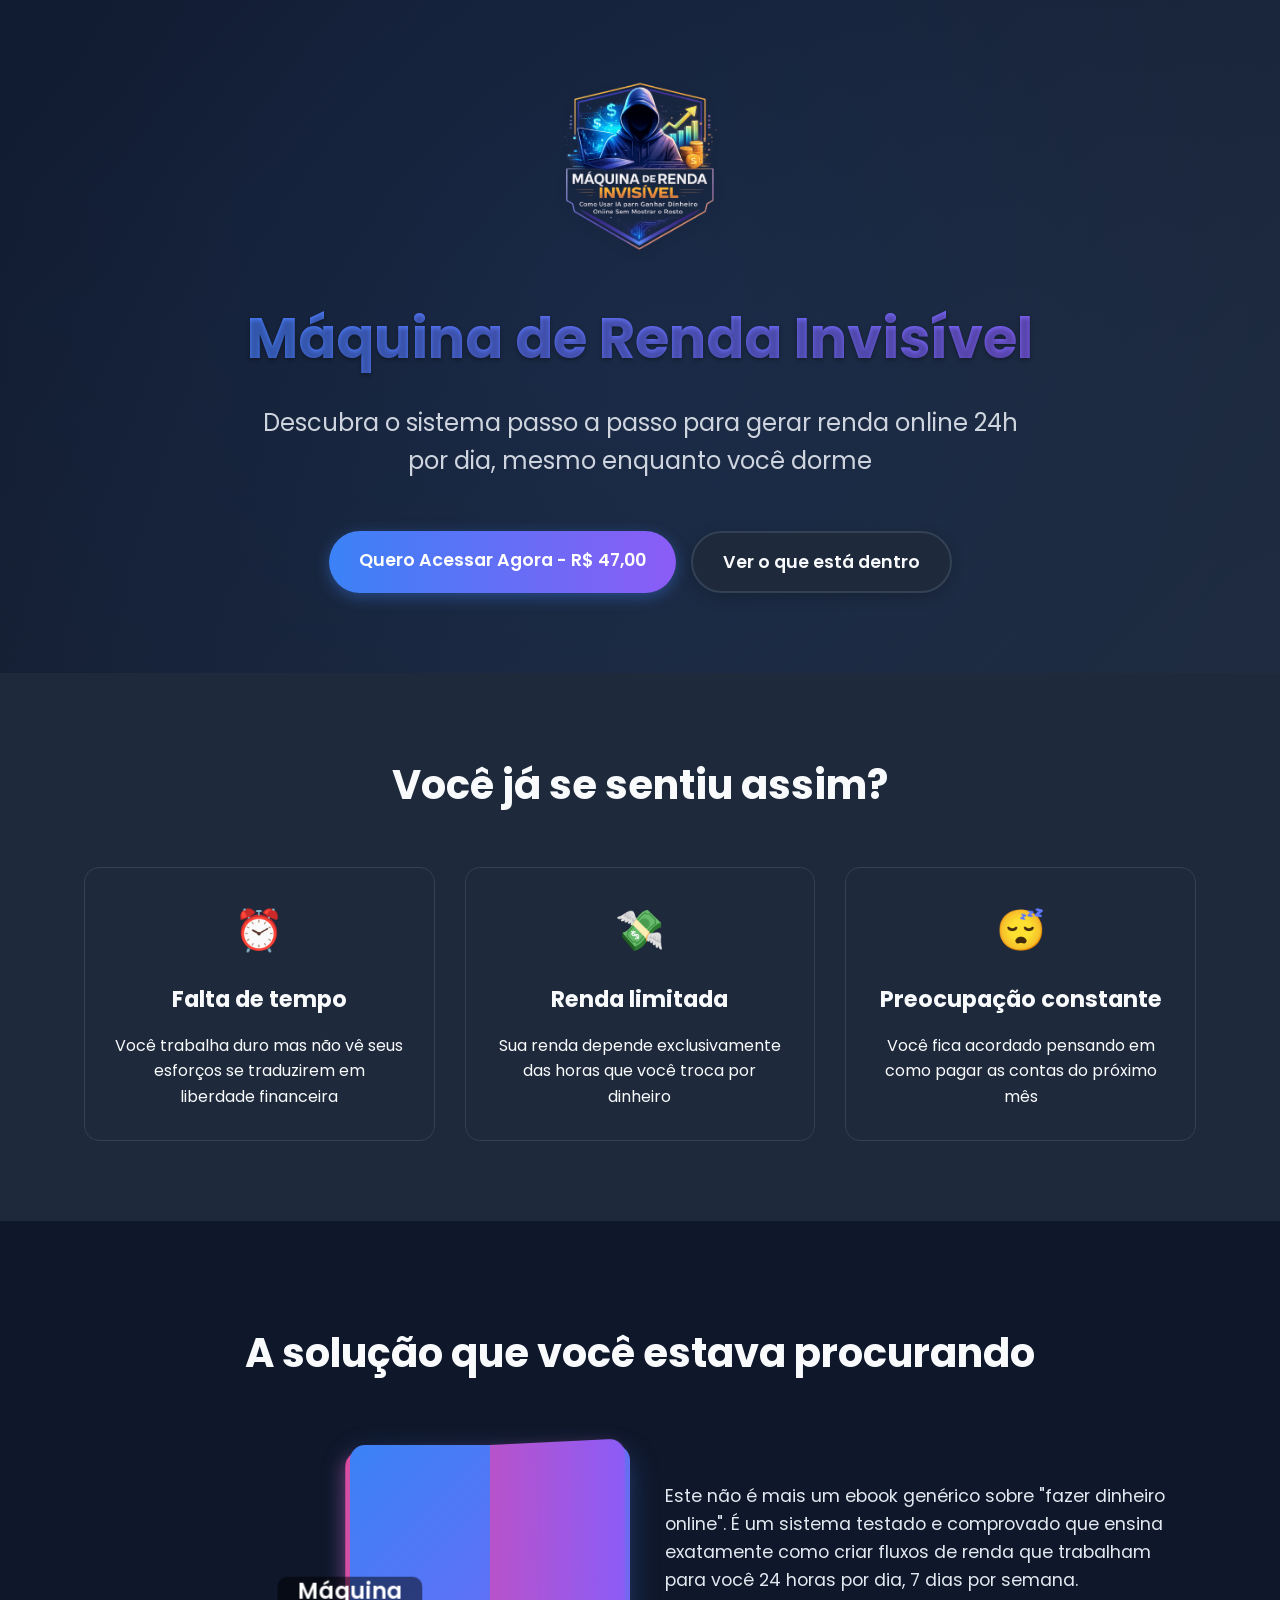
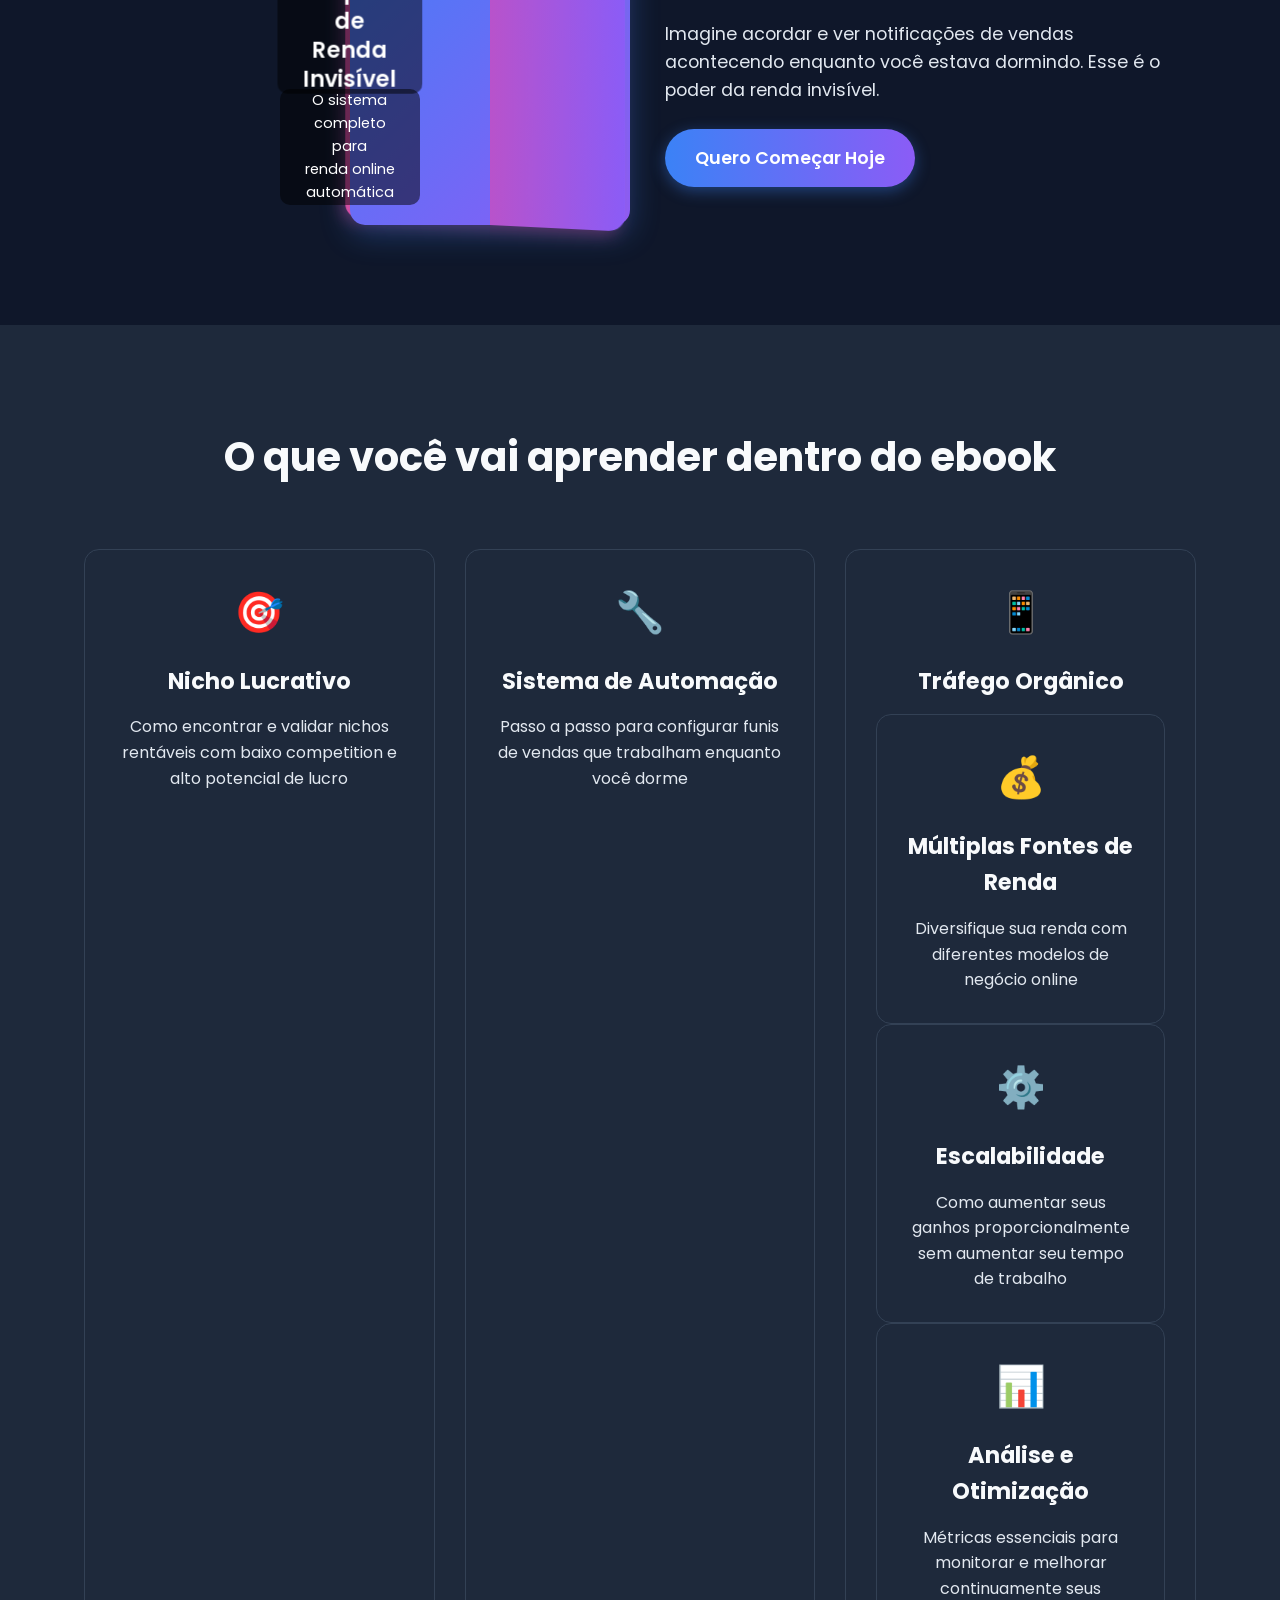
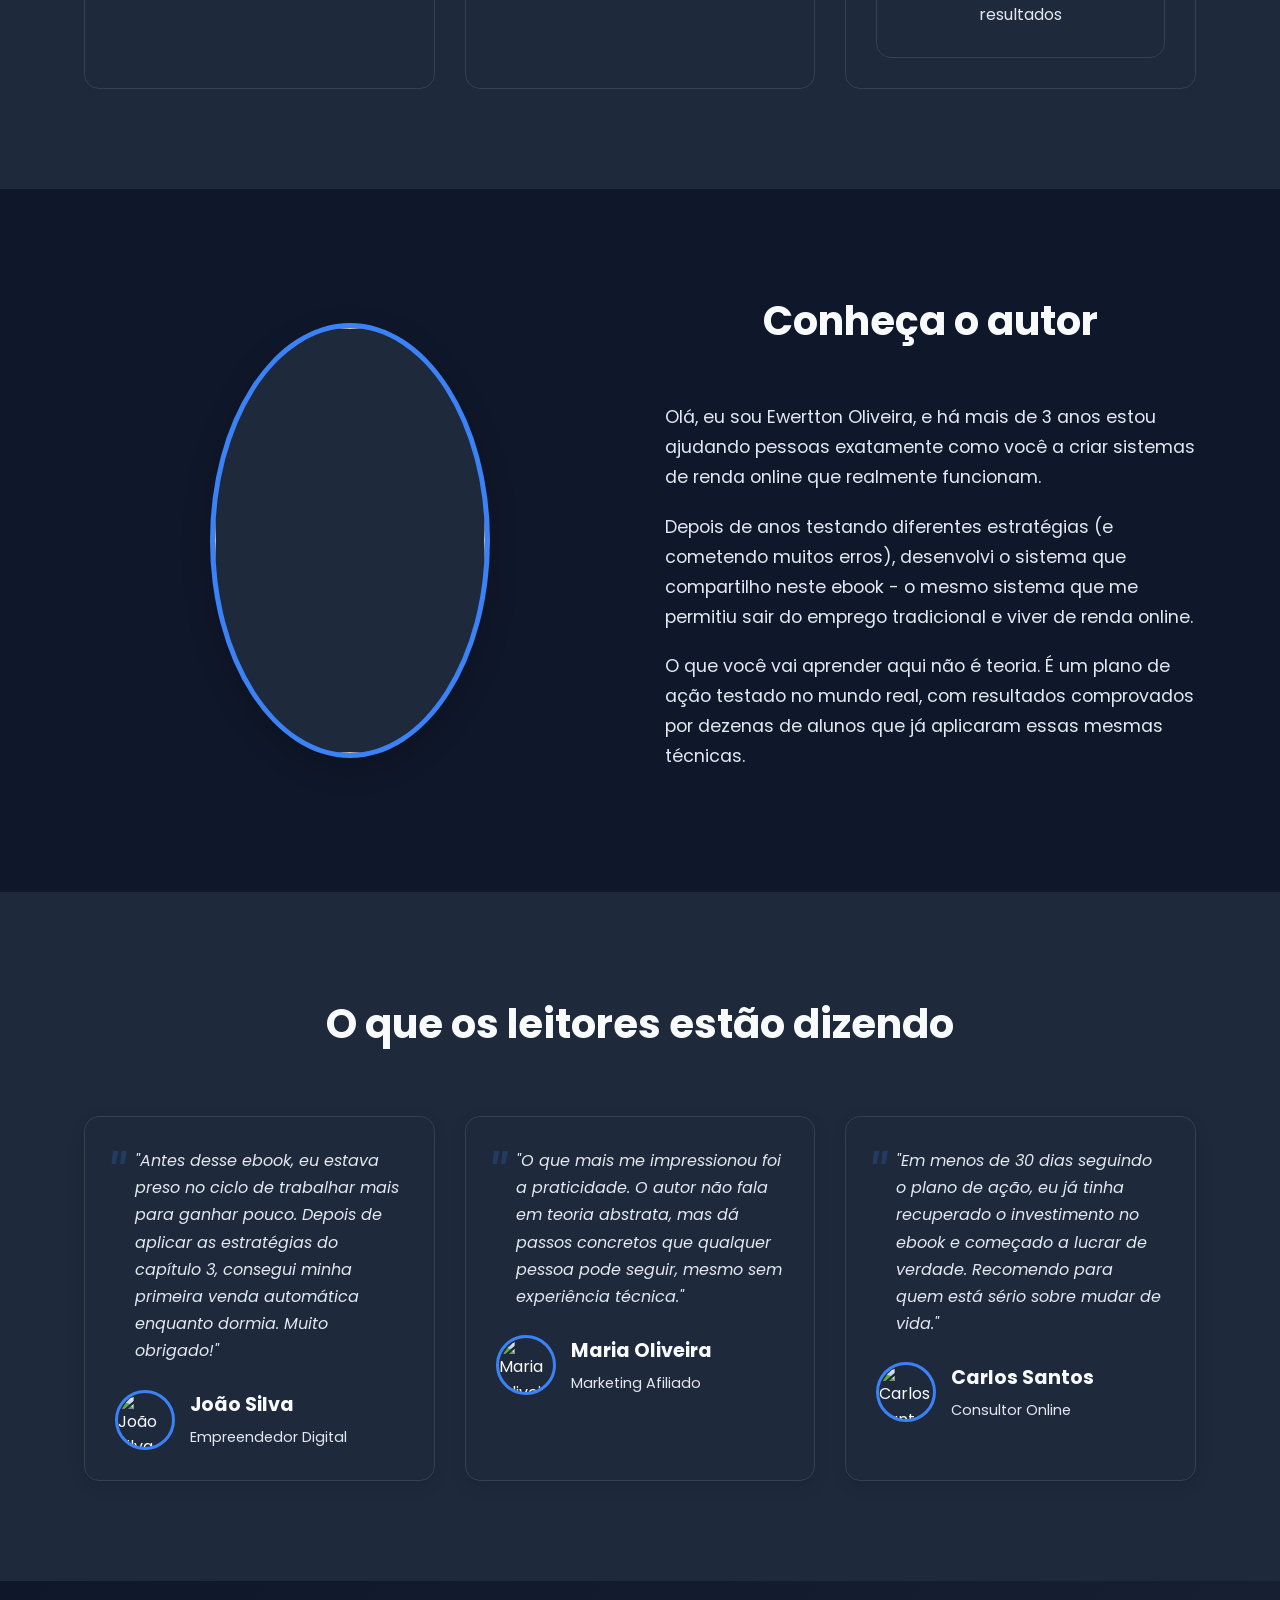
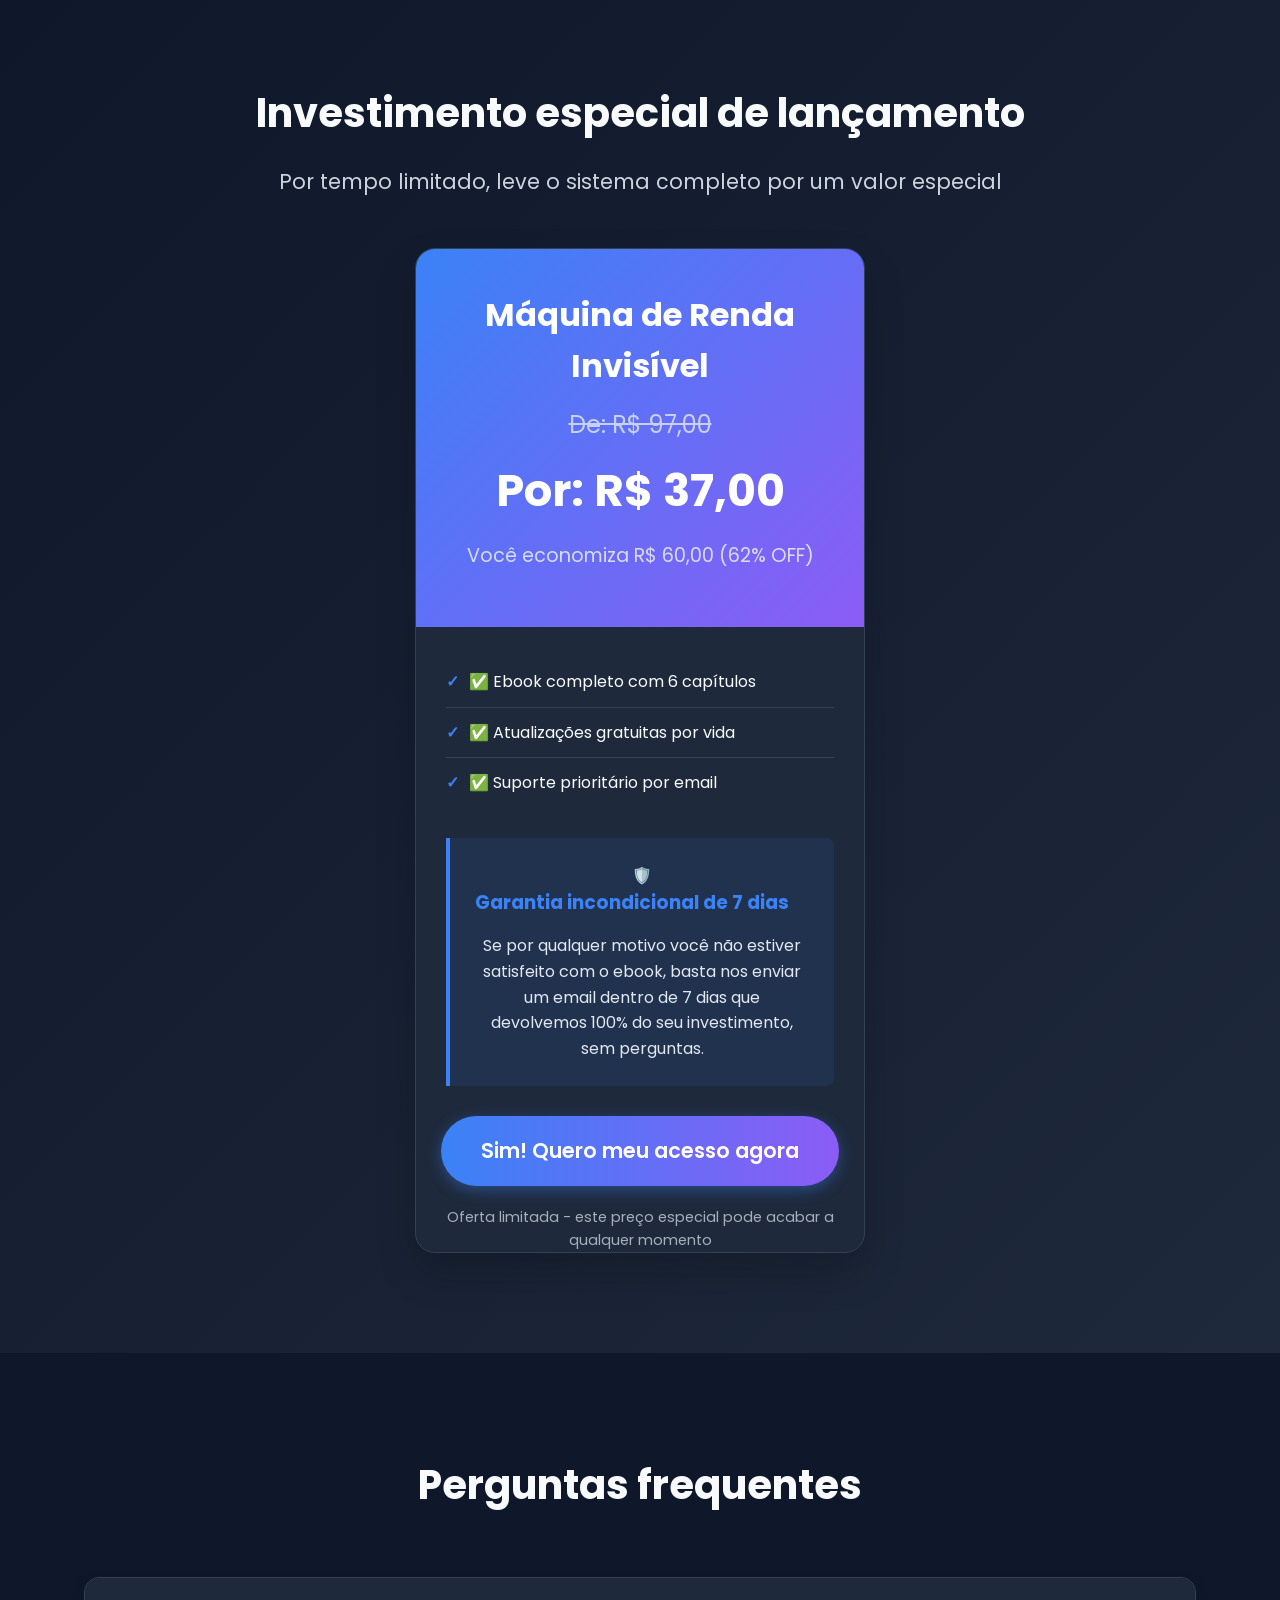
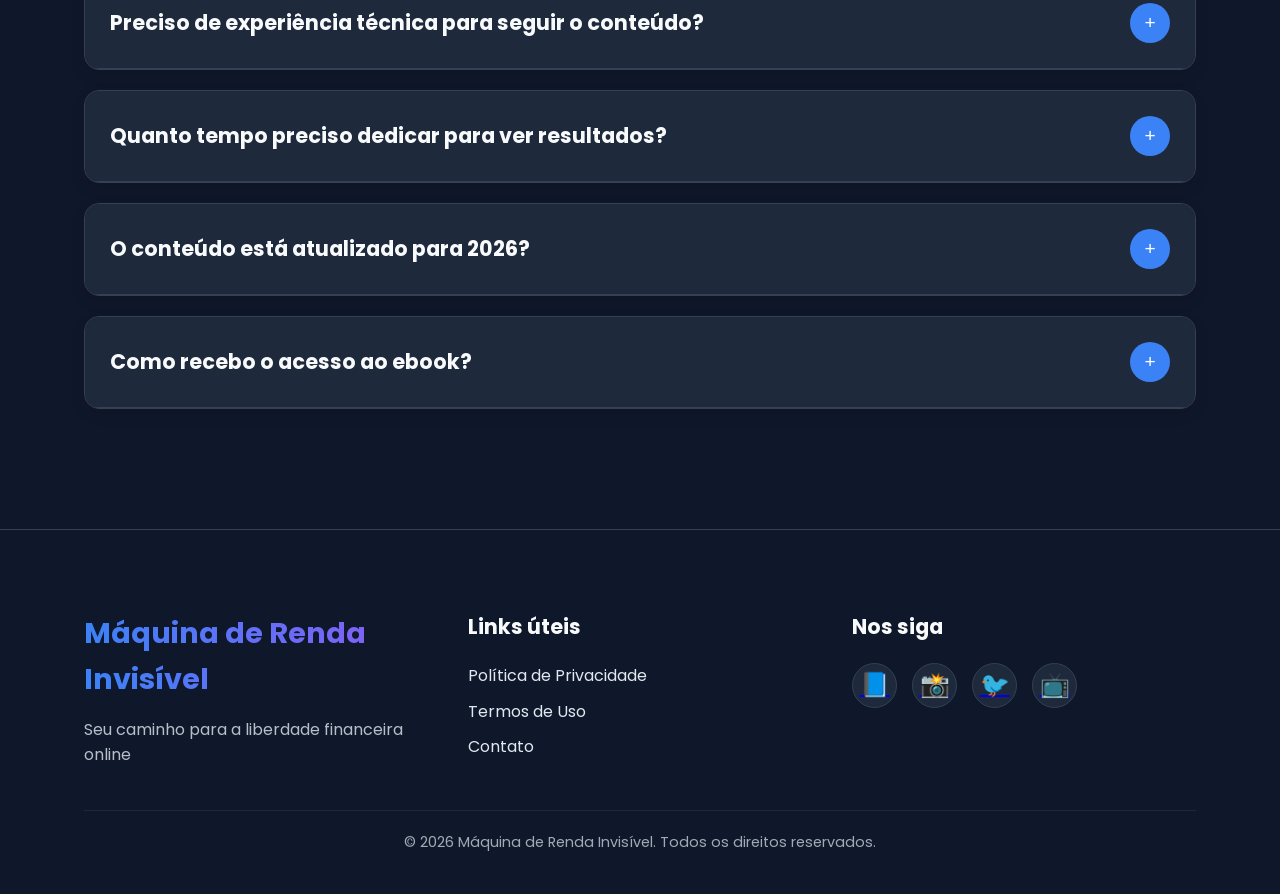
==== index.html @ 2b28471a "ajuste valor" ====
<!DOCTYPE html>
<html lang="pt-BR">
<head>
    <meta charset="UTF-8">
    <meta name="viewport" content="width=device-width, initial-scale=1.0">
    <title>Máquina de Renda Invisível - Ebook que vai transformar sua renda online</title>
    <link rel="stylesheet" href="style.css">
    <link rel="preconnect" href="https://fonts.googleapis.com">
    <link rel="preconnect" href="https://fonts.gstatic.com" crossorigin>
    <link href="https://fonts.googleapis.com/css2?family=Poppins:wght@300;400;500;600;700&display=swap" rel="stylesheet">
</head>
<body>
    <!-- Header -->
    <header class="header">
        <div class="container">
            <div class="logo-wrapper">
                <img src="LogoMarca.png" alt="Logo Marca" class="logo-img">
            </div>
            <div class="header-content">
                <h1>Máquina de Renda Invisível</h1>
                <p class="subtitle">Descubra o sistema passo a passo para gerar renda online 24h por dia, mesmo enquanto você dorme</p>
                <div class="cta-buttons">
                    <a href="https://pay.cakto.com.br/39knfgu_880418" class="btn-primary">Quero Acessar Agora - R$ 47,00</a>
                    <a href="#benefits" class="btn-secondary">Ver o que está dentro</a>
                </div>
            </div>
        </div>
    </header>

    <!-- Problem -->
    <section class="problem">
        <div class="container">
            <h2>Você já se sentiu assim?</h2>
            <div class="problem-grid">
                <div class="problem-item">
                    <div class="problem-icon">⏰</div>
                    <h3>Falta de tempo</h3>
                    <p>Você trabalha duro mas não vê seus esforços se traduzirem em liberdade financeira</p>
                </div>
                <div class="problem-item">
                    <div class="problem-icon">💸</div>
                    <h3>Renda limitada</h3>
                    <p>Sua renda depende exclusivamente das horas que você troca por dinheiro</p>
                </div>
                <div class="problem-item">
                    <div class="problem-icon">😴</div>
                    <h3>Preocupação constante</h3>
                    <p>Você fica acordado pensando em como pagar as contas do próximo mês</p>
                </div>
            </div>
        </div>
    </section>

    <!-- Solution -->
    <section class="solution">
        <div class="container">
            <h2>A solução que você estava procurando</h2>
            <div class="solution-content">
                <div class="solution-image">
                    <div class="ebook-mockup">
                        <div class="ebook-cover">
                            <h3>Máquina de<br>Renda Invisível</h3>
                            <p>O sistema completo para<br>renda online automática</p>
                        </div>
                    </div>
                </div>
                <div class="solution-text">
                    <p>Este não é mais um ebook genérico sobre "fazer dinheiro online". É um sistema testado e comprovado que ensina exatamente como criar fluxos de renda que trabalham para você 24 horas por dia, 7 dias por semana.</p>
                    <p>Imagine acordar e ver notificações de vendas acontecendo enquanto você estava dormindo. Esse é o poder da renda invisível.</p>
                    <a href="https://pay.cakto.com.br/39knfgu_880418" class="btn-primary">Quero Começar Hoje</a>
                </div>
            </div>
        </div>
    </section>

    <!-- Benefits -->
    <section class="benefits" id="benefits">
        <div class="container">
            <h2>O que você vai aprender dentro do ebook</h2>
            <div class="benefits-grid">
                <div class="benefit-card">
                    <div class="benefit-icon">🎯</div>
                    <h3>Nicho Lucrativo</h3>
                    <p>Como encontrar e validar nichos rentáveis com baixo competition e alto potencial de lucro</p>
                </div>
                <div class="benefit-card">
                    <div class="benefit-icon">🔧</div>
                    <h3>Sistema de Automação</h3>
                    <p>Passo a passo para configurar funis de vendas que trabalham enquanto você dorme</p>
                </div>
                <div class="benefit-card">
                    <div class="benefit-icon">📱</div>
                    <h3>Tráfego Orgânico</h3>
                    <métodos comprovados para atrair visitantes qualificados sem gastar com anúncios
                </div>
                <div class="benefit-card">
                    <div class="benefit-icon">💰</div>
                    <h3>Múltiplas Fontes de Renda</h3>
                    <p>Diversifique sua renda com diferentes modelos de negócio online</p>
                </div>
                <div class="benefit-card">
                    <div class="benefit-icon">⚙️</div>
                    <h3>Escalabilidade</h3>
                    <p>Como aumentar seus ganhos proporcionalmente sem aumentar seu tempo de trabalho</p>
                </div>
                <div class="benefit-card">
                    <div class="benefit-icon">📊</div>
                    <h3>Análise e Otimização</h3>
                    <p>Métricas essenciais para monitorar e melhorar continuamente seus resultados</p>
                </div>
            </div>
        </div>
    </section>

    <!-- About Author -->
    <section class="author">
        <div class="container">
            <div class="author-content">
                <div class="author-image">
                    <div class="author-placeholder">
                        <img src="https://via.placeholder.com/300x300" autor="Autor do Ebook">
                    </div>
                </div>
                <div class="author-text">
                    <h2>Conheça o autor</h2>
                    <p>Olá, eu sou Ewertton Oliveira, e há mais de 3 anos estou ajudando pessoas exatamente como você a criar sistemas de renda online que realmente funcionam.</p>
                    <p>Depois de anos testando diferentes estratégias (e cometendo muitos erros), desenvolvi o sistema que compartilho neste ebook - o mesmo sistema que me permitiu sair do emprego tradicional e viver de renda online.</p>
                    <p>O que você vai aprender aqui não é teoria. É um plano de ação testado no mundo real, com resultados comprovados por dezenas de alunos que já aplicaram essas mesmas técnicas.</p>
                </div>
            </div>
        </div>
    </section>

    <!-- Testimonials -->
    <section class="testimonials">
        <div class="container">
            <h2>O que os leitores estão dizendo</h2>
            <div class="testimonials-grid">
                <div class="testimonial-card">
                    <p class="testimonial-text">"Antes desse ebook, eu estava preso no ciclo de trabalhar mais para ganhar pouco. Depois de aplicar as estratégias do capítulo 3, consegui minha primeira venda automática enquanto dormia. Muito obrigado!"</p>
                    <div class="testimonial-author">
                        <div class="author-avatar">
                            <img src="https://via.placeholder.com/50x50" alt="João Silva">
                        </div>
                        <div class="author-info">
                            <h4>João Silva</h4>
                            <p>Empreendedor Digital</p>
                        </div>
                    </div>
                </div>
                <div class="testimonial-card">
                    <p class="testimonial-text">"O que mais me impressionou foi a praticidade. O autor não fala em teoria abstrata, mas dá passos concretos que qualquer pessoa pode seguir, mesmo sem experiência técnica."</p>
                    <div class="testimonial-author">
                        <div class="author-avatar">
                            <img src="https://via.placeholder.com/50x50" alt="Maria Oliveira">
                        </div>
                        <div class="author-info">
                            <h4>Maria Oliveira</h4>
                            <p>Marketing Afiliado</p>
                        </div>
                    </div>
                </div>
                <div class="testimonial-card">
                    <p class="testimonial-text">"Em menos de 30 dias seguindo o plano de ação, eu já tinha recuperado o investimento no ebook e começado a lucrar de verdade. Recomendo para quem está sério sobre mudar de vida."</p>
                    <div class="testimonial-author">
                        <div class="author-avatar">
                            <img src="https://via.placeholder.com/50x50" alt="Carlos Santos">
                        </div>
                        <div class="author-info">
                            <h4>Carlos Santos</h4>
                            <p>Consultor Online</p>
                        </div>
                    </div>
                </div>
            </div>
        </div>
    </section>

    <!-- Pricing -->
    <section class="pricing" id="buy">
        <div class="container">
            <h2>Investimento especial de lançamento</h2>
            <p class="pricing-subtitle">Por tempo limitado, leve o sistema completo por um valor especial</p>
            <div class="pricing-card">
                <div class="pricing-header">
                    <h3>Máquina de Renda Invisível</h3>
                    <p class="original-price">De: R$ 97,00</p>
                    <p class="final-price">Por: R$ 37,00</p>
                    <p class="price-saving">Você economiza R$ 60,00 (62% OFF)</p>
                </div>
                <div class="pricing-features">
                    <ul>
                        <li>✅ Ebook completo com 6 capítulos</li>
                        <li>✅ Atualizações gratuitas por vida</li>
                        <li>✅ Suporte prioritário por email</li>
                    </ul>
                </div>
                <div class="pricing-guarantee">
                    <div class="guarantee-icon">🛡️</div>
                    <h3>Garantia incondicional de 7 dias</h3>
                    <p>Se por qualquer motivo você não estiver satisfeito com o ebook, basta nos enviar um email dentro de 7 dias que devolvemos 100% do seu investimento, sem perguntas.</p>
                </div>
                <a href="#" class="btn-primary btn-large">Sim! Quero meu acesso agora</a>
                <p class="pricing-note">Oferta limitada - este preço especial pode acabar a qualquer momento</p>
            </div>
        </div>
    </section>

    <!-- FAQ -->
    <section class="faq">
        <div class="container">
            <h2>Perguntas frequentes</h2>
            <div class="faq-item">
                <div class="faq-question">
                    <h3>Preciso de experiência técnica para seguir o conteúdo?</h3>
                    <button class="faq-toggle">+</button>
                </div>
                <div class="faq-answer">
                    <p>Não! O ebook foi escrito pensando em iniciantes completos. Todos os passos são explicados de forma simples e direta, sem jargões técnicos desnecessários.</p>
                </div>
            </div>
            <div class="faq-item">
                <div class="faq-question">
                    <h3>Quanto tempo preciso dedicar para ver resultados?</h3>
                    <button class="faq-toggle">+</button>
                </div>
                <div class="faq-answer">
                    <p>Isso varia de pessoa para pessoa, mas muitos alunos relatam ver os primeiros resultados em 2-4 semanas seguindo o plano de ação. O importante é a consistência na aplicação das estratégias.</p>
                </div>
            </div>
            <div class="faq-item">
                <div class="faq-question">
                    <h3>O conteúdo está atualizado para 2026?</h3>
                    <button class="faq-toggle">+</button>
                </div>
                <div class="faq-answer">
                    <p>Sim! O ebook foi revisado e atualizado em abril de 2026 com as últimas estratégias que estão funcionando neste momento no mercado online.</p>
                </div>
            </div>
            <div class="faq-item">
                <div class="faq-question">
                    <h3>Como recebo o acesso ao ebook?</h3>
                    <button class="faq-toggle">+</button>
                </div>
                <div class="faq-answer">
                    <p>Após a confirmação do pagamento, você receberá imediatamente um email com link de download para acessar o ebook em formato PDF, além dos bônus inclusos.</p>
                </div>
            </div>
        </div>
    </section>

    <!-- Footer -->
    <footer class="footer">
        <div class="container">
            <div class="footer-content">
                <div class="footer-logo">
                    <h3>Máquina de Renda Invisível</h3>
                    <p>Seu caminho para a liberdade financeira online</p>
                </div>
                <div class="footer-links">
                    <h4>Links úteis</h4>
                    <ul>
                        <li><a href="#">Política de Privacidade</a></li>
                        <li><a href="#">Termos de Uso</a></li>
                        <li><a href="contato.html">Contato</a></li>
                    </ul>
                </div>
                <div class="footer-social">
                    <h4>Nos siga</h4>
                    <div class="social-icons">
                        <a href="#" class="social-icon">📘</a>
                        <a href="https://www.instagram.com/ewertton.slv1/" class="social-icon">📸</a>
                        <a href="#" class="social-icon">🐦</a>
                        <a href="#" class="social-icon">📺</a>
                    </div>
                </div>
            </div>
            <div class="footer-bottom">
                <p>&copy; 2026 Máquina de Renda Invisível. Todos os direitos reservados.</p>
            </div>
        </div>
    </footer>

    <script>
        // Simple FAQ toggle functionality
        document.querySelectorAll('.faq-question').forEach(item => {
            item.addEventListener('click', () => {
                const answer = item.nextElementSibling;
                const icon = item.querySelector('.faq-toggle');

                answer.classList.toggle('active');
                if (answer.classList.contains('active')) {
                    icon.textContent = '-';
                } else {
                    icon.textContent = '+';
                }
            });
        });
    </script>
</body>
</html>
---- style.css ----
/* Reset and base styles */
* {
    margin: 0;
    padding: 0;
    box-sizing: border-box;
}

/* Dark Theme Variables */
:root {
    --primary-dark: #0f172a;      /* Dark blue/black */
    --secondary-dark: #1e293b;    /* Slightly lighter */
    --accent-color: #3b82f6;      /* Blue accent */
    --accent-hover: #2563eb;      /* Darker blue */
    --text-primary: #f8fafc;      /* Near white */
    --text-secondary: #e2e8f0;    /* Light gray */
    --card-bg: #1e293b;           /* Card background */
    --card-hover: #334155;        /* Card hover */
    --border-color: #334155;      /* Borders */
}

/* Logo Styles */
.logo-wrapper {
    text-align: center;
    margin-bottom: 2px;
    padding: 10px 0;
}

.logo-img {
    max-width: 30%;
    height: auto;
    filter: drop-shadow(0 4px 6px rgba(0, 0, 0, 0.1));
    transition: transform 0.3s ease;
    display: block;
    margin: 0 auto;
}

.logo-img:hover {
    transform: scale(1.05);
}

body {
    font-family: 'Poppins', sans-serif;
    line-height: 1.6;
    color: var(--text-primary);
    background-color: var(--primary-dark);
}

.container {
    width: 90%;
    max-width: 1200px;
    margin: 0 auto;
    padding: 0 20px;
}

/* Header */
.header {
    background: linear-gradient(135deg, var(--primary-dark) 0%, var(--secondary-dark) 100%);
    color: var(--text-primary);
    text-align: center;
    padding: 50px 0 80px;
    position: relative;
    overflow: hidden;
}

.header::before {
    content: '';
    position: absolute;
    top: -50%;
    left: -50%;
    width: 200%;
    height: 200%;
    background: radial-gradient(circle, rgba(59, 130, 246, 0.1) 0%, transparent 70%);
    animation: float 6s ease-in-out infinite;
}

@keyframes float {
    0% { transform: translate(0, 0) rotate(0deg); }
    50% { transform: translate(30px, 30px) rotate(180deg); }
    100% { transform: translate(0, 0) rotate(360deg); }
}

.header-content {
    position: relative;
    z-index: 2;
}

.header-content h1 {
    font-size: clamp(2rem, 8vw, 3.5rem);
    margin-bottom: 20px;
    font-weight: 700;
    text-shadow: 0 2px 4px rgba(0,0,0,0.3);
    background: linear-gradient(to right, var(--accent-color), #8b5cf6);
    -webkit-background-clip: text;
    -webkit-text-fill-color: transparent;
    background-clip: text;
}

.header-content .subtitle {
    font-size: clamp(1.2rem, 4vw, 1.5rem);
    margin-bottom: 50px;
    opacity: 0.9;
    max-width: 800px;
    margin-left: auto;
    margin-right: auto;
    color: var(--text-secondary);
}

.cta-buttons {
    display: flex;
    flex-wrap: wrap;
    justify-content: center;
    gap: 15px;
}

.btn-primary, .btn-secondary {
    display: inline-block;
    padding: 15px 30px;
    border-radius: 50px;
    text-decoration: none;
    font-weight: 600;
    transition: all 0.3s ease;
    border: none;
    cursor: pointer;
    font-size: 1.1rem;
    font-family: inherit;
}

.btn-primary {
    background: linear-gradient(to right, var(--accent-color), #8b5cf6);
    color: white;
    box-shadow: 0 4px 15px rgba(59, 130, 246, 0.4);
    border: none;
}

.btn-primary:hover {
    transform: translateY(-3px);
    box-shadow: 0 6px 20px rgba(59, 130, 246, 0.6);
    background: linear-gradient(to right, var(--accent-hover), #7c3aed);
}

.btn-secondary {
    background: var(--secondary-dark);
    color: var(--text-primary);
    border: 2px solid var(--border-color);
    box-shadow: 0 4px 15px rgba(0,0,0,0.2);
}

.btn-secondary:hover {
    background: var(--card-hover);
    transform: translateY(-3px);
    box-shadow: 0 6px 20px rgba(0,0,0,0.3);
}

/* Problem section */
.problem {
    background: var(--secondary-dark);
    padding: 80px 0;
    text-align: center;
}

.problem h2 {
    font-size: clamp(2rem, 6vw, 2.5rem);
    margin-bottom: 50px;
    color: var(--text-primary);
}

.problem-grid {
    display: grid;
    grid-template-columns: repeat(auto-fit, minmax(280px, 1fr));
    gap: 30px;
}

.problem-item {
    background: var(--card-bg);
    padding: 30px;
    border-radius: 15px;
    transition: transform 0.3s ease, box-shadow 0.3s ease;
    border: 1px solid var(--border-color);
}

.problem-item:hover {
    transform: translateY(-10px);
    box-shadow: 0 10px 30px rgba(0,0,0,0.2);
}

.problem-icon {
    font-size: 2.5rem;
    margin-bottom: 20px;
    color: var(--accent-color);
}

.problem-item h3 {
    font-size: 1.4rem;
    margin-bottom: 15px;
    color: var(--text-primary);
}

/* Solution section */
.solution {
    background: var(--primary-dark);
    padding: 100px 0;
}

.solution h2 {
    text-align: center;
    font-size: clamp(2rem, 6vw, 2.5rem);
    margin-bottom: 60px;
    color: var(--text-primary);
}

.solution-content {
    display: grid;
    grid-template-columns: repeat(auto-fit, minmax(350px, 1fr));
    gap: 50px;
    align-items: center;
}

.solution-image {
    text-align: center;
}

.ebook-mockup {
    width: 80%;
    max-width: 280px;
    height: auto;
    aspect-ratio: 280/380;
    perspective: 1000px;
    margin: 0 auto;
}

.ebook-cover {
    position: relative;
    width: 100%;
    height: 100%;
    transform-style: preserve-3d;
    transition: transform 0.5s;
}

.ebook-cover:hover {
    transform: rotateY(10deg);
}

.ebook-cover::before,
.ebook-cover::after {
    content: "";
    position: absolute;
    width: 100%;
    height: 100%;
}

.ebook-cover::before {
    background: linear-gradient(135deg, var(--accent-color), #8b5cf6);
    border-radius: 15px;
    box-shadow: 0 10px 30px rgba(59, 130, 246, 0.3);
}

.ebook-cover::after {
    background: linear-gradient(to right, #ec4899, #8b5cf6);
    border-radius: 15px;
    transform: rotateY(-15deg) translateX(-10px);
    box-shadow: -5px 5px 15px rgba(236, 72, 153, 0.3);
}

.ebook-cover h3 {
    position: absolute;
    top: 50%;
    left: 50%;
    transform: translate(-50%, -50%);
    text-align: center;
    color: white;
    font-size: 1.4rem;
    font-weight: 600;
    line-height: 1.3;
    padding: 0 20px;
    background: rgba(0,0,0,0.5);
    border-radius: 10px;
}

.ebook-cover p {
    position: absolute;
    bottom: 20px;
    left: 50%;
    transform: translateX(-50%);
    color: white;
    font-size: 0.9rem;
    text-align: center;
    padding: 0 15px;
    background: rgba(0,0,0,0.5);
    border-radius: 10px;
}

.solution-text h3 {
    font-size: 1.8rem;
    margin-bottom: 20px;
    color: var(--text-primary);
}

.solution-text p {
    margin-bottom: 25px;
    font-size: 1.1rem;
    color: var(--text-secondary);
}

/* Benefits section */
.benefits {
    background: var(--secondary-dark);
    padding: 100px 0;
}

.benefits h2 {
    text-align: center;
    font-size: clamp(2rem, 6vw, 2.5rem);
    margin-bottom: 60px;
    color: var(--text-primary);
}

.benefits-grid {
    display: grid;
    grid-template-columns: repeat(auto-fit, minmax(280px, 1fr));
    gap: 30px;
}

.benefit-card {
    background: var(--card-bg);
    padding: 30px;
    border-radius: 15px;
    text-align: center;
    transition: transform 0.3s ease, box-shadow 0.3s ease;
    border: 1px solid var(--border-color);
}

.benefit-card:hover {
    transform: translateY(-10px);
    box-shadow: 0 10px 30px rgba(0,0,0,0.2);
}

.benefit-icon {
    font-size: 2.5rem;
    margin-bottom: 20px;
    display: block;
    color: var(--accent-color);
}

.benefit-card h3 {
    font-size: 1.4rem;
    margin-bottom: 15px;
    color: var(--text-primary);
}

.benefit-card p {
    color: var(--text-secondary);
    line-height: 1.6;
}

/* About Author section */
.author {
    background: var(--primary-dark);
    padding: 100px 0;
}

.author h2 {
    text-align: center;
    font-size: clamp(2rem, 6vw, 2.5rem);
    margin-bottom: 50px;
    color: var(--text-primary);
}

.author-content {
    display: grid;
    grid-template-columns: repeat(auto-fit, minmax(350px, 1fr));
    gap: 50px;
    align-items: center;
}

.author-image {
    text-align: center;
}

.author-placeholder {
    width: 80%;
    max-width: 280px;
    height: 0;
    padding-bottom: 80%; /* Maintains 1:1 aspect ratio */
    border-radius: 50%;
    overflow: hidden;
    margin: 0 auto;
    box-shadow: 0 10px 30px rgba(0,0,0,0.2);
    border: 5px solid var(--accent-color);
    background: var(--card-bg);
    position: relative;
}
.author-placeholder img {
    position: absolute;
    top: 0;
    left: 0;
    width: 100%;
    height: 100%;
    object-fit: cover;
    border-radius: 50%;
}

.author-placeholder img {
    width: 100%;
    height: 100%;
    object-fit: cover;
    border-radius: 50%;
}

.author-text h3 {
    font-size: 1.8rem;
    margin-bottom: 20px;
    color: var(--text-primary);
}

.author-text p {
    margin-bottom: 20px;
    font-size: 1.1rem;
    color: var(--text-secondary);
    line-height: 1.7;
}

/* Testimonials section */
.testimonials {
    background: var(--secondary-dark);
    padding: 100px 0;
}

.testimonials h2 {
    text-align: center;
    font-size: clamp(2rem, 6vw, 2.5rem);
    margin-bottom: 60px;
    color: var(--text-primary);
}

.testimonials-grid {
    display: grid;
    grid-template-columns: repeat(auto-fit, minmax(320px, 1fr));
    gap: 30px;
}

.testimonial-card {
    background: var(--card-bg);
    padding: 30px;
    border-radius: 15px;
    box-shadow: 0 5px 15px rgba(0,0,0,0.1);
    border: 1px solid var(--border-color);
}

.testimonial-text {
    font-style: italic;
    color: var(--text-secondary);
    margin-bottom: 25px;
    line-height: 1.7;
    position: relative;
    padding-left: 20px;
}

.testimonial-text::before {
    content: '"';
    font-size: 4rem;
    color: var(--accent-color);
    opacity: 0.2;
    position: absolute;
    left: -10px;
    top: -20px;
}

.testimonial-author {
    display: flex;
    align-items: center;
    gap: 15px;
}

.author-avatar {
    width: 60px;
    height: 60px;
    border-radius: 50%;
    overflow: hidden;
    border: 3px solid var(--accent-color);
    background: var(--card-bg);
}

.author-avatar img {
    width: 100%;
    height: 100%;
    object-fit: cover;
    border-radius: 50%;
}

.author-info h4 {
    font-size: 1.2rem;
    margin-bottom: 5px;
    color: var(--text-primary);
}

.author-info p {
    color: var(--text-secondary);
    font-size: 0.9rem;
}

/* Pricing section */
.pricing {
    background: linear-gradient(135deg, var(--primary-dark) 0%, var(--secondary-dark) 100%);
    color: var(--text-primary);
    padding: 100px 0;
    text-align: center;
}

.pricing h2 {
    font-size: clamp(2rem, 6vw, 2.5rem);
    margin-bottom: 20px;
}

.pricing-subtitle {
    font-size: 1.3rem;
    margin-bottom: 50px;
    opacity: 0.9;
    max-width: 800px;
    margin-left: auto;
    margin-right: auto;
    color: var(--text-secondary);
}

.pricing-card {
    background: var(--card-bg);
    color: var(--text-primary);
    border-radius: 20px;
    overflow: hidden;
    box-shadow: 0 20px 40px rgba(0,0,0,0.2);
    border: 1px solid var(--border-color);
    max-width: 450px;
    margin: 0 auto;
}

.pricing-header {
    background: linear-gradient(135deg, var(--accent-color), #8b5cf6);
    color: white;
    padding: 40px;
    text-align: center;
}

.pricing-header h3 {
    font-size: 2rem;
    margin-bottom: 15px;
}

.original-price {
    font-size: 1.5rem;
    text-decoration: line-through;
    opacity: 0.8;
    display: block;
    margin: 10px 0;
    color: var(--text-secondary);
}

.final-price {
    font-size: 2.8rem;
    font-weight: 700;
    margin: 10px 0;
    display: block;
    background:  #ffffff;
    -webkit-background-clip: text;
    -webkit-text-fill-color: transparent;
    background-clip: text;
}

.price-saving {
    font-size: 1.2rem;
    opacity: 0.9;
    margin: 15px 0;
    display: block;
    color: var(--text-secondary);
}

.pricing-features {
    padding: 30px;
    text-align: left;
}

.pricing-features ul {
    list-style: none;
}

.pricing-features li {
    padding: 12px 0;
    border-bottom: 1px solid var(--border-color);
    display: flex;
    align-items: center;
    gap: 10px;
}

.pricing-features li:last-child {
    border-bottom: none;
}

.pricing-features li::before {
    content: "✓";
    color: var(--accent-color);
    font-weight: bold;
}

.pricing-guarantee {
    background: rgba(59, 130, 246, 0.1);
    border-left: 4px solid var(--accent-color);
    padding: 25px;
    margin: 0 30px 30px;
    border-radius: 0 8px 8px 0;
}

.pricing-guarantee h3 {
    color: var(--accent-color);
    margin-bottom: 15px;
    display: flex;
    align-items: center;
    gap: 10px;
}

.pricing-guarantee p {
    color: var(--text-secondary);
    line-height: 1.6;
}

.btn-large {
    padding: 18px 40px;
    font-size: 1.3rem;
    font-weight: 600;
}

.pricing-note {
    font-size: 0.9rem;
    opacity: 0.7;
    margin-top: 20px;
    display: block;
    color: var(--text-secondary);
}

/* FAQ section */
.faq {
    background: var(--primary-dark);
    padding: 100px 0;
}

.faq h2 {
    text-align: center;
    font-size: clamp(2rem, 6vw, 2.5rem);
    margin-bottom: 60px;
    color: var(--text-primary);
}

.faq-item {
    background: var(--card-bg);
    border-radius: 15px;
    margin-bottom: 20px;
    overflow: hidden;
    box-shadow: 0 5px 15px rgba(0,0,0,0.1);
    border: 1px solid var(--border-color);
}

.faq-question {
    background: var(--secondary-dark);
    padding: 25px;
    cursor: pointer;
    display: flex;
    justify-content: space-between;
    align-items: center;
    transition: background-color 0.3s ease;
    border-bottom: 1px solid var(--border-color);
}

.faq-question:hover {
    background: var(--card-bg);
}

.faq-question h3 {
    font-size: 1.3rem;
    margin: 0;
    color: var(--text-primary);
    flex-grow: 1;
}

.faq-toggle {
    background: var(--accent-color);
    color: white;
    border: none;
    width: 40px;
    height: 40px;
    border-radius: 50%;
    font-size: 1.2rem;
    display: flex;
    align-items: center;
    justify-content: center;
    cursor: pointer;
    transition: background-color 0.3s ease;
}

.faq-toggle:hover {
    background: var(--accent-hover);
}

.faq-answer {
    padding: 0 25px;
    max-height: 0;
    overflow: hidden;
    transition: max-height 0.4s ease, padding 0.4s ease;
    background: var(--primary-dark);
}

.faq-answer.active {
    max-height: 200px;
    padding: 25px;
}

.faq-answer p {
    color: var(--text-secondary);
    line-height: 1.7;
    margin-bottom: 15px;
}

/* Footer */
.footer {
    background: var(--primary-dark);
    color: var(--text-secondary);
    padding: 80px 0 40px;
    border-top: 1px solid var(--border-color);
}

.footer-content {
    display: grid;
    grid-template-columns: repeat(auto-fit, minmax(250px, 1fr));
    gap: 40px;
    margin-bottom: 40px;
}

.footer-logo h3 {
    font-size: 1.8rem;
    margin-bottom: 15px;
    background: linear-gradient(to right, var(--accent-color), #8b5cf6);
    -webkit-background-clip: text;
    -webkit-text-fill-color: transparent;
    background-clip: text;
}

.footer-logo p {
    opacity: 0.8;
    line-height: 1.6;
}

.footer-links h4,
.footer-social h4 {
    font-size: 1.3rem;
    margin-bottom: 20px;
    color: var(--text-primary);
}

.footer-links ul {
    list-style: none;
}

.footer-links li {
    margin-bottom: 10px;
}

.footer-links a {
    color: var(--text-secondary);
    text-decoration: none;
    transition: color 0.3s ease;
}

.footer-links a:hover {
    color: var(--text-primary);
}

.social-icons {
    display: flex;
    gap: 15px;
}

.social-icon {
    font-size: 1.5rem;
    width: 45px;
    height: 45px;
    border-radius: 50%;
    background: var(--card-bg);
    display: flex;
    align-items: center;
    justify-content: center;
    transition: all 0.3s ease;
    border: 1px solid var(--border-color);
}

.social-icon:hover {
    background: var(--accent-color);
    color: white;
    transform: translateY(-3px);
}

.footer-bottom {
    text-align: center;
    padding-top: 20px;
    border-top: 1px solid rgba(255, 255, 255, 0.1);
    opacity: 0.7;
    font-size: 0.9rem;
}

/* Responsive design */
@media (max-width: 768px) {
    .header-content h1 {
        font-size: 2.8rem;
    }

    .header-content .subtitle {
        font-size: 1.2rem;
    }

    .cta-buttons {
        flex-direction: column;
    }

    .solution-content,
    .author-content {
        grid-template-columns: 1fr;
        text-align: center;
    }

    .solution-image,
    .author-image {
        order: -1;
    }

    .solution-text {
        text-align: center;
    }

    .pricing-card {
        margin: 0 20px;
    }
}

/* Animations */
@keyframes fadeInUp {
    from {
        opacity: 0;
        transform: translateY(30px);
    }
    to {
        opacity: 1;
        transform: translateY(0);
    }
}

.fade-in-up {
    opacity: 0;
    transform: translateY(30px);
    animation: fadeInUp 0.8s ease forwards;
}

.fade-in-up.delay-1 { animation-delay: 0.2s; }
.fade-in-up.delay-2 { animation-delay: 0.4s; }
.fade-in-up.delay-3 { animation-delay: 0.6s; }
.fade-in-up.delay-4 { animation-delay: 0.8s; }
.fade-in-up.delay-5 { animation-delay: 1.0s; }
.fade-in-up.delay-6 { animation-delay: 1.2s; }

/* Contact Form Styles */
.contact {
    background: var(--secondary-dark);
    padding: 100px 0;
}

/* Mobile responsiveness adjustments */
@media (max-width: 768px) {
    .contact {
        padding: 60px 0;
    }

    /* Reduce padding for main sections */
    .problem,
    .solution,
    .benefits,
    .author,
    .testimonials,
    .faq,
    .pricing {
        padding: 60px 0;
    }

    /* Adjust header padding */
    .header {
        padding: 30px 0 50px;
    }

    /* Adjust footer padding */
    .footer {
        padding: 60px 0 20px;
    }
}

.contact h2 {
    text-align: center;
    font-size: 2.5rem;
    margin-bottom: 40px;
    color: var(--text-primary);
}

.contact-content {
    display: grid;
    grid-template-columns: repeat(auto-fit, minmax(350px, 1fr));
    gap: 50px;
    align-items: start;
}

.contact-info {
    display: flex;
    flex-direction: column;
    gap: 25px;
}

.info-item {
    display: flex;
    align-items: flex-start;
    gap: 15px;
}

.info-icon {
    font-size: 1.8rem;
    color: var(--accent-color);
    min-width: 30px;
}

.info-item h3 {
    font-size: 1.3rem;
    margin-bottom: 8px;
    color: var(--text-primary);
}

.info-item p {
    color: var(--text-secondary);
    line-height: 1.6;
}

.contact-form {
    background: var(--card-bg);
    padding: 30px;
    border-radius: 15px;
    border: 1px solid var(--border-color);
}

.contact-form h2 {
    text-align: left;
    margin-bottom: 25px;
}

.form-group {
    margin-bottom: 20px;
}

.form-group input,
.form-group select,
.form-group textarea {
    width: 100%;
    padding: 15px;
    border: 1px solid var(--border-color);
    border-radius: 8px;
    background: var(--primary-dark);
    color: var(--text-primary);
    font-family: 'Poppins', sans-serif;
    font-size: 1rem;
    transition: border-color 0.3s ease, box-shadow 0.3s ease;
}

.form-group input:focus,
.form-group select:focus,
.form-group textarea:focus {
    outline: none;
    border-color: var(--accent-color);
    box-shadow: 0 0 0 3px rgba(59, 130, 246, 0.2);
}

.form-group input::placeholder,
.form-group textarea::placeholder {
    color: var(--text-secondary);
    opacity: 0.7;
}

.form-status {
    margin-top: 20px;
    padding: 15px;
    border-radius: 8px;
    text-align: center;
    font-weight: 500;
    display: none;
}

.success-message {
    background: rgba(34, 197, 94, 0.1);
    border: 1px solid rgba(34, 197, 94, 0.3);
    color: #4ade80;
}

.form-group textarea {
    resize: vertical;
    min-height: 150px;
}

/* Responsive adjustments for contact page */
@media (max-width: 768px) {
    .contact-content {
        grid-template-columns: 1fr;
        text-align: center;
    }

    .contact-info {
        align-items: center;
    }

    .contact-form h2 {
        text-align: center;
    }
}
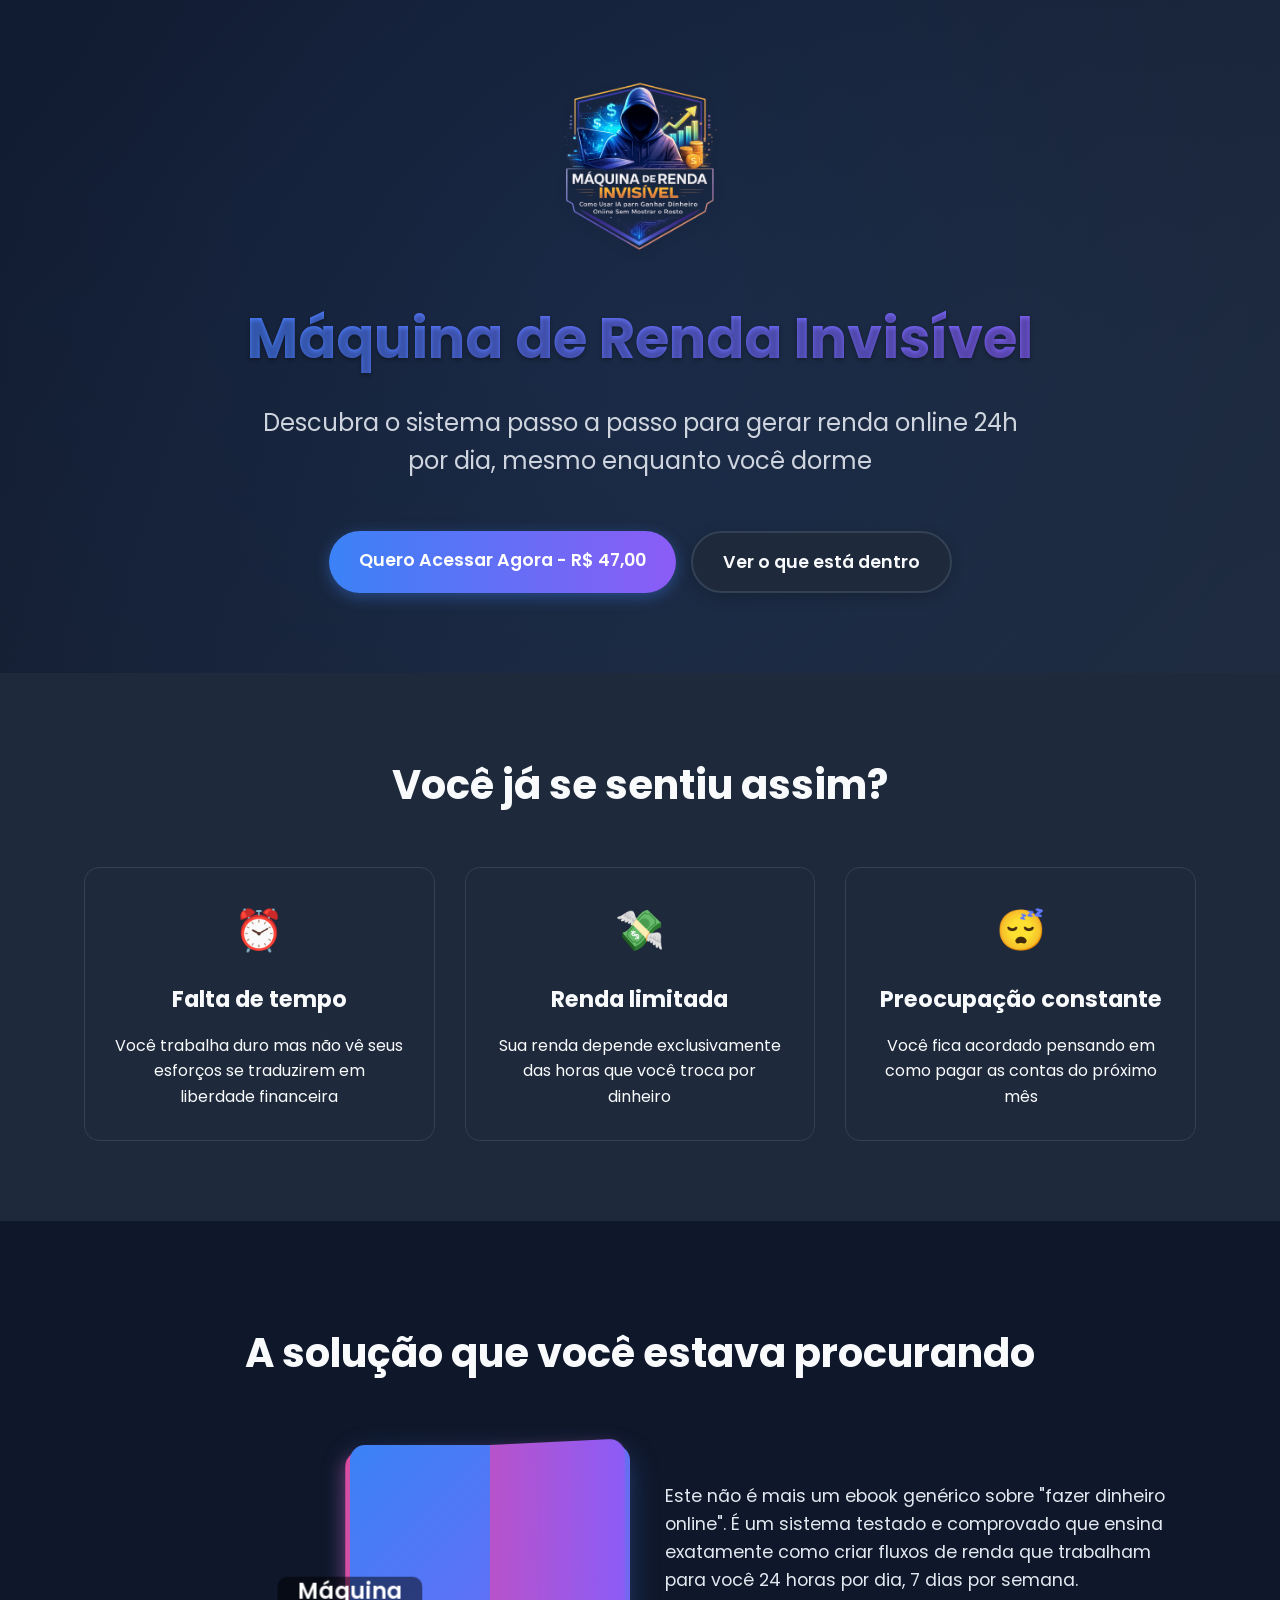
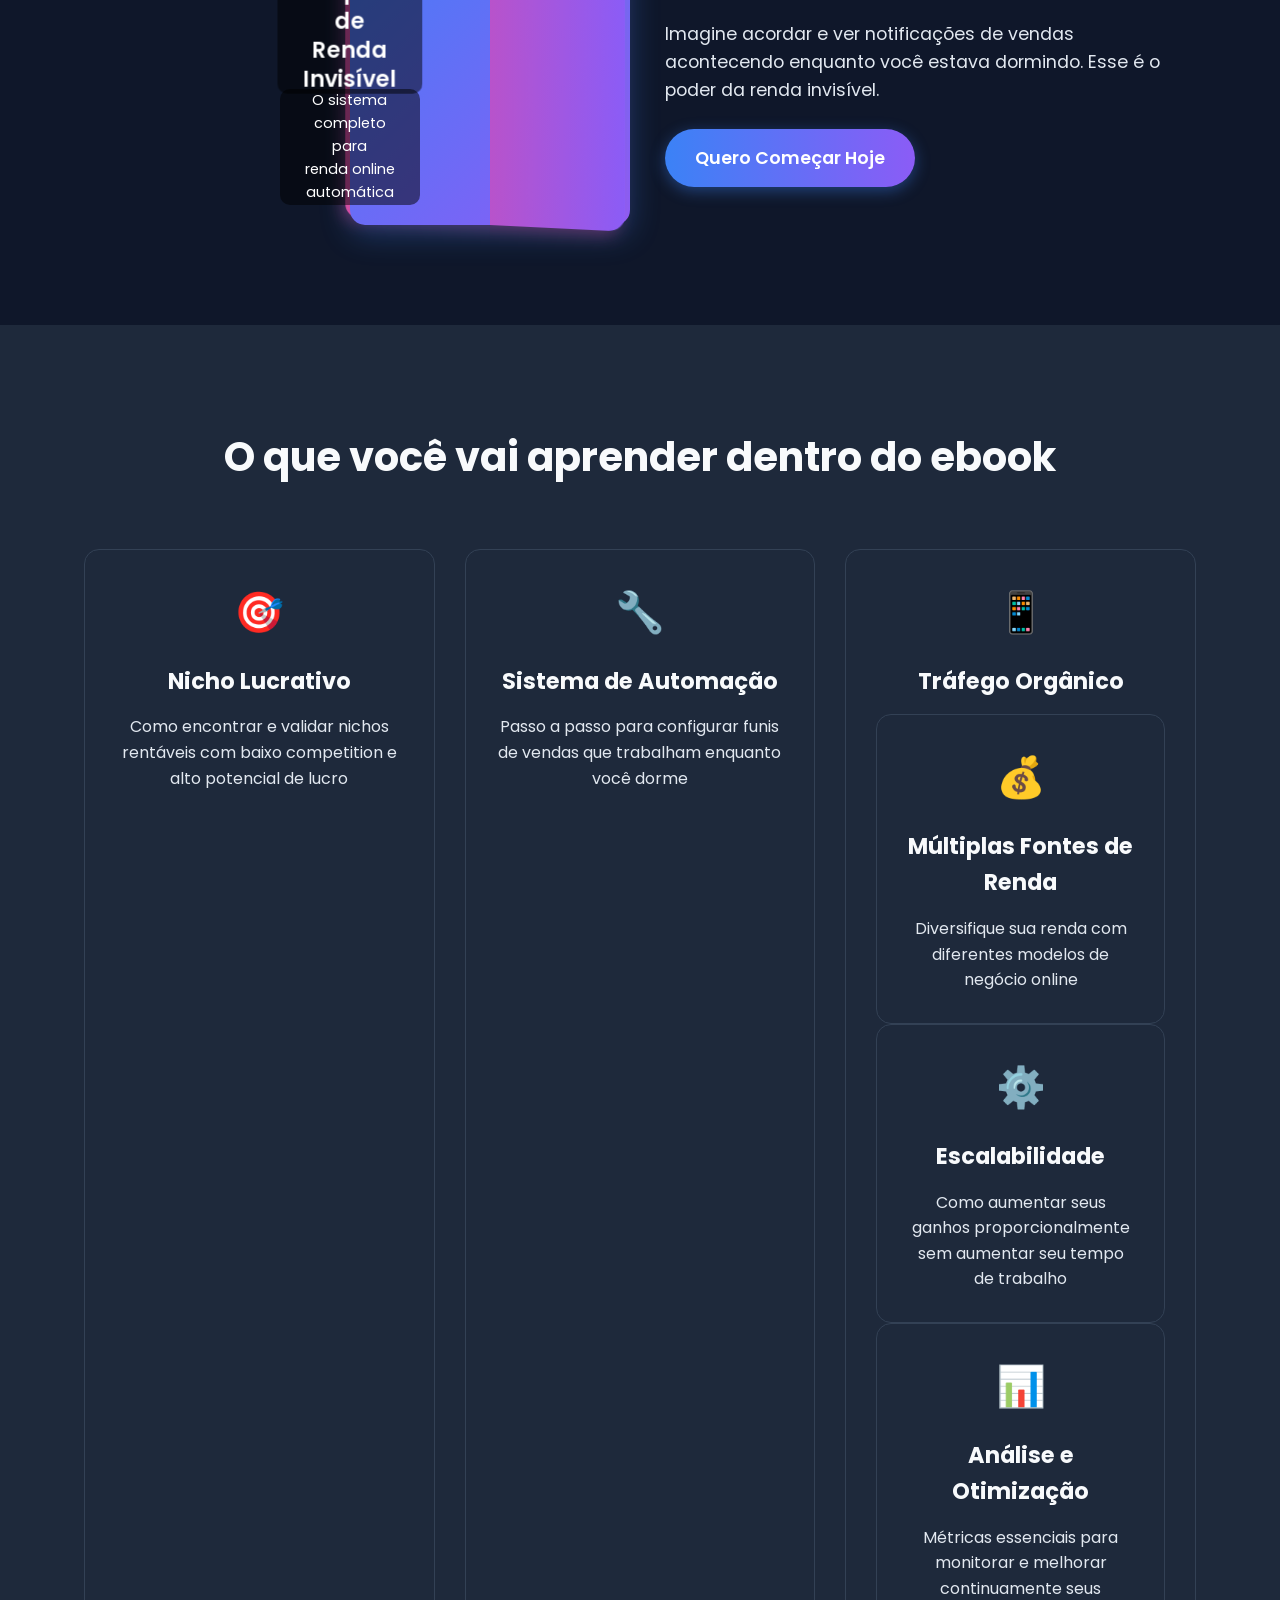
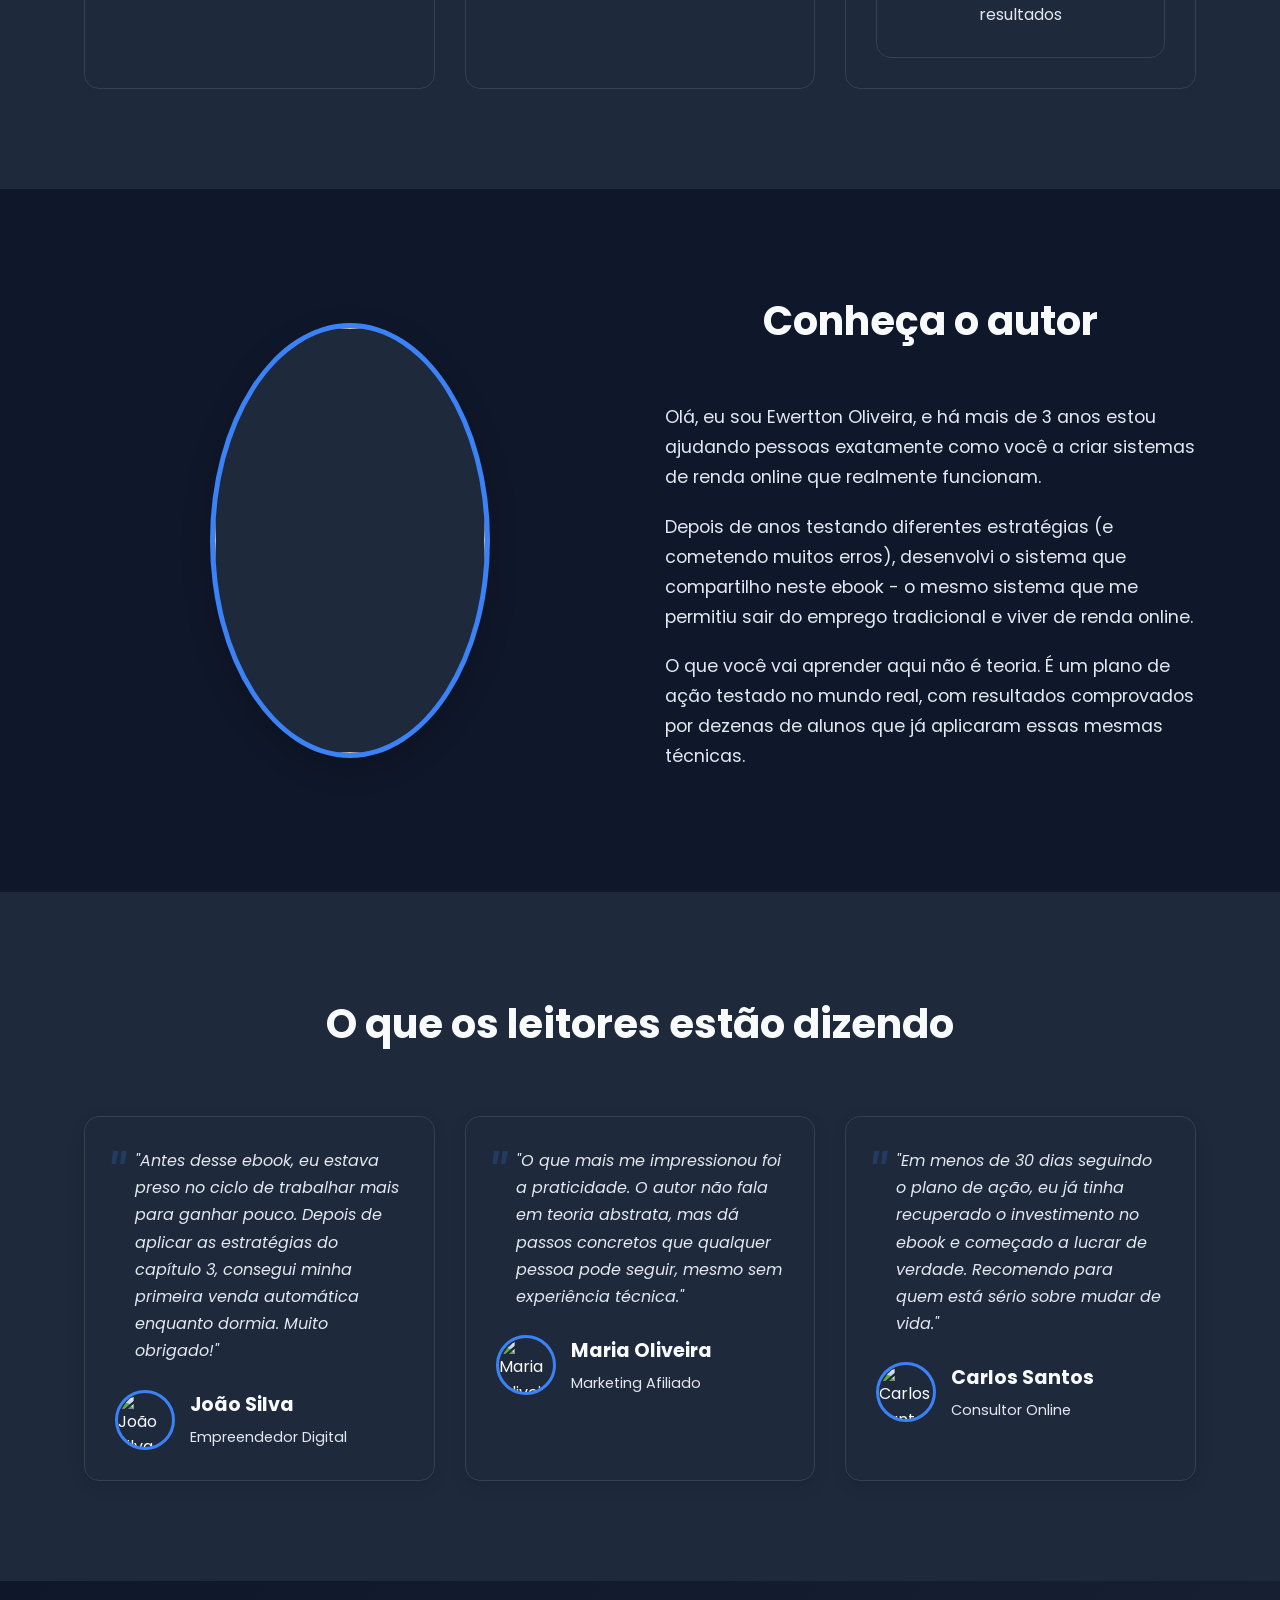
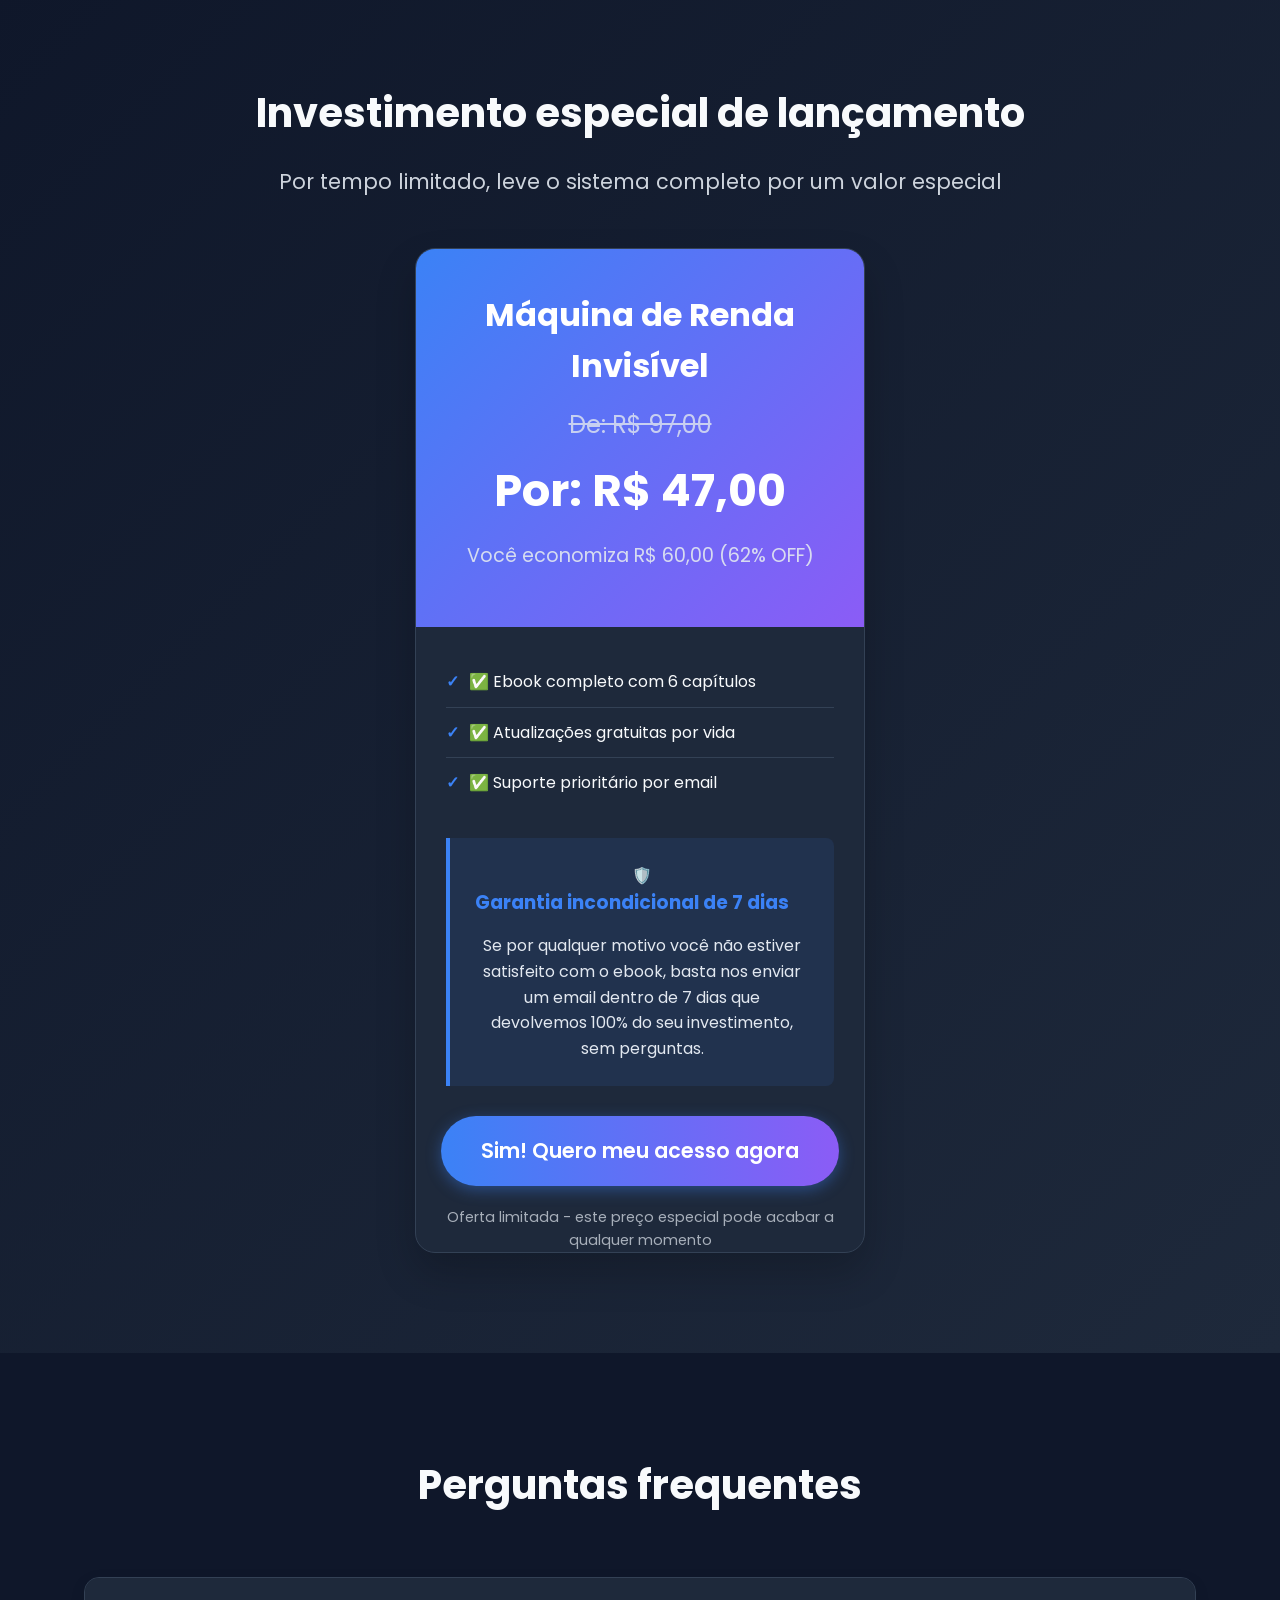
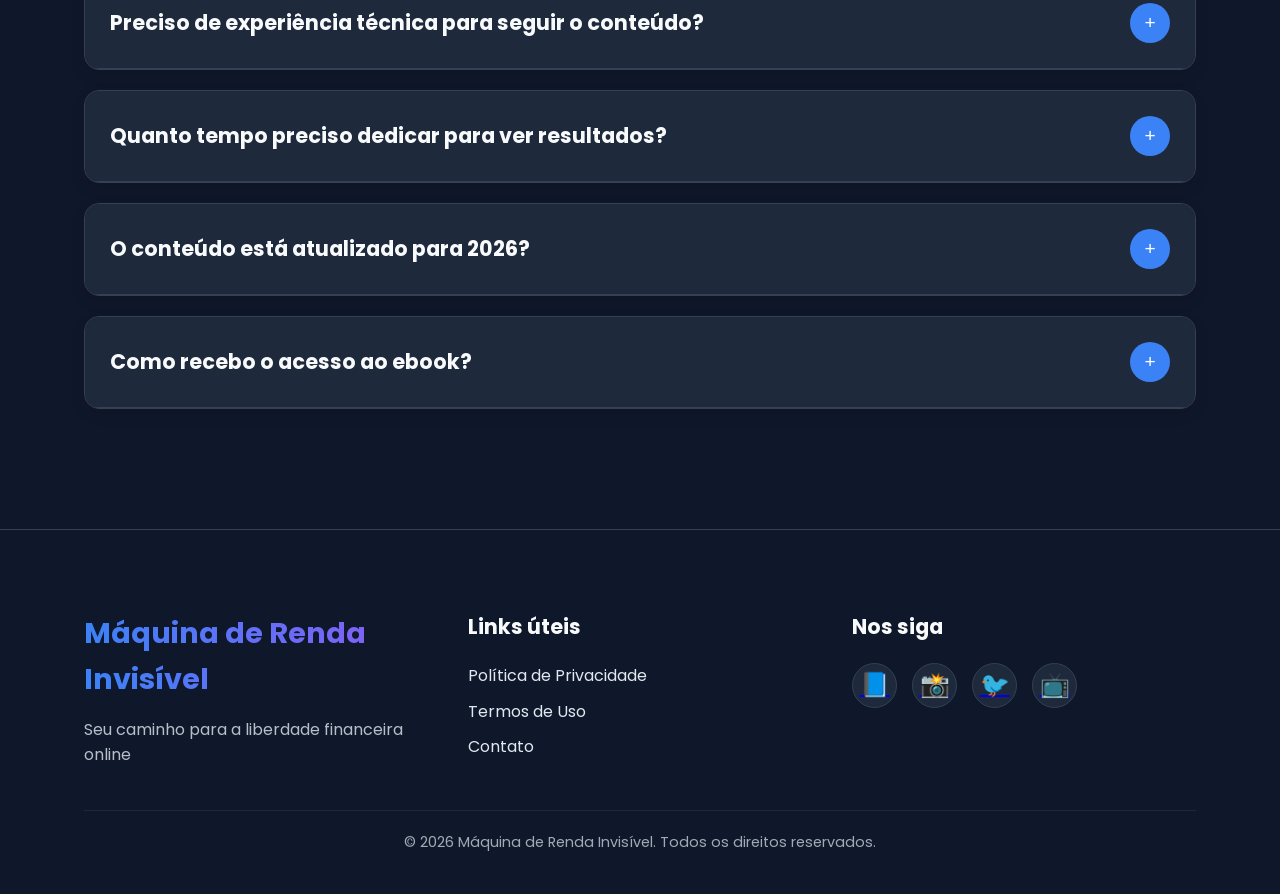
==== commit 7e00eb80: "ajuste valor index" ====
--- a/index.html
+++ b/index.html
@@ -185,7 +185,7 @@
                 <div class="pricing-header">
                     <h3>Máquina de Renda Invisível</h3>
                     <p class="original-price">De: R$ 97,00</p>
-                    <p class="final-price">Por: R$ 37,00</p>
+                    <p class="final-price">Por: R$ 47,00</p>
                     <p class="price-saving">Você economiza R$ 60,00 (62% OFF)</p>
                 </div>
                 <div class="pricing-features">
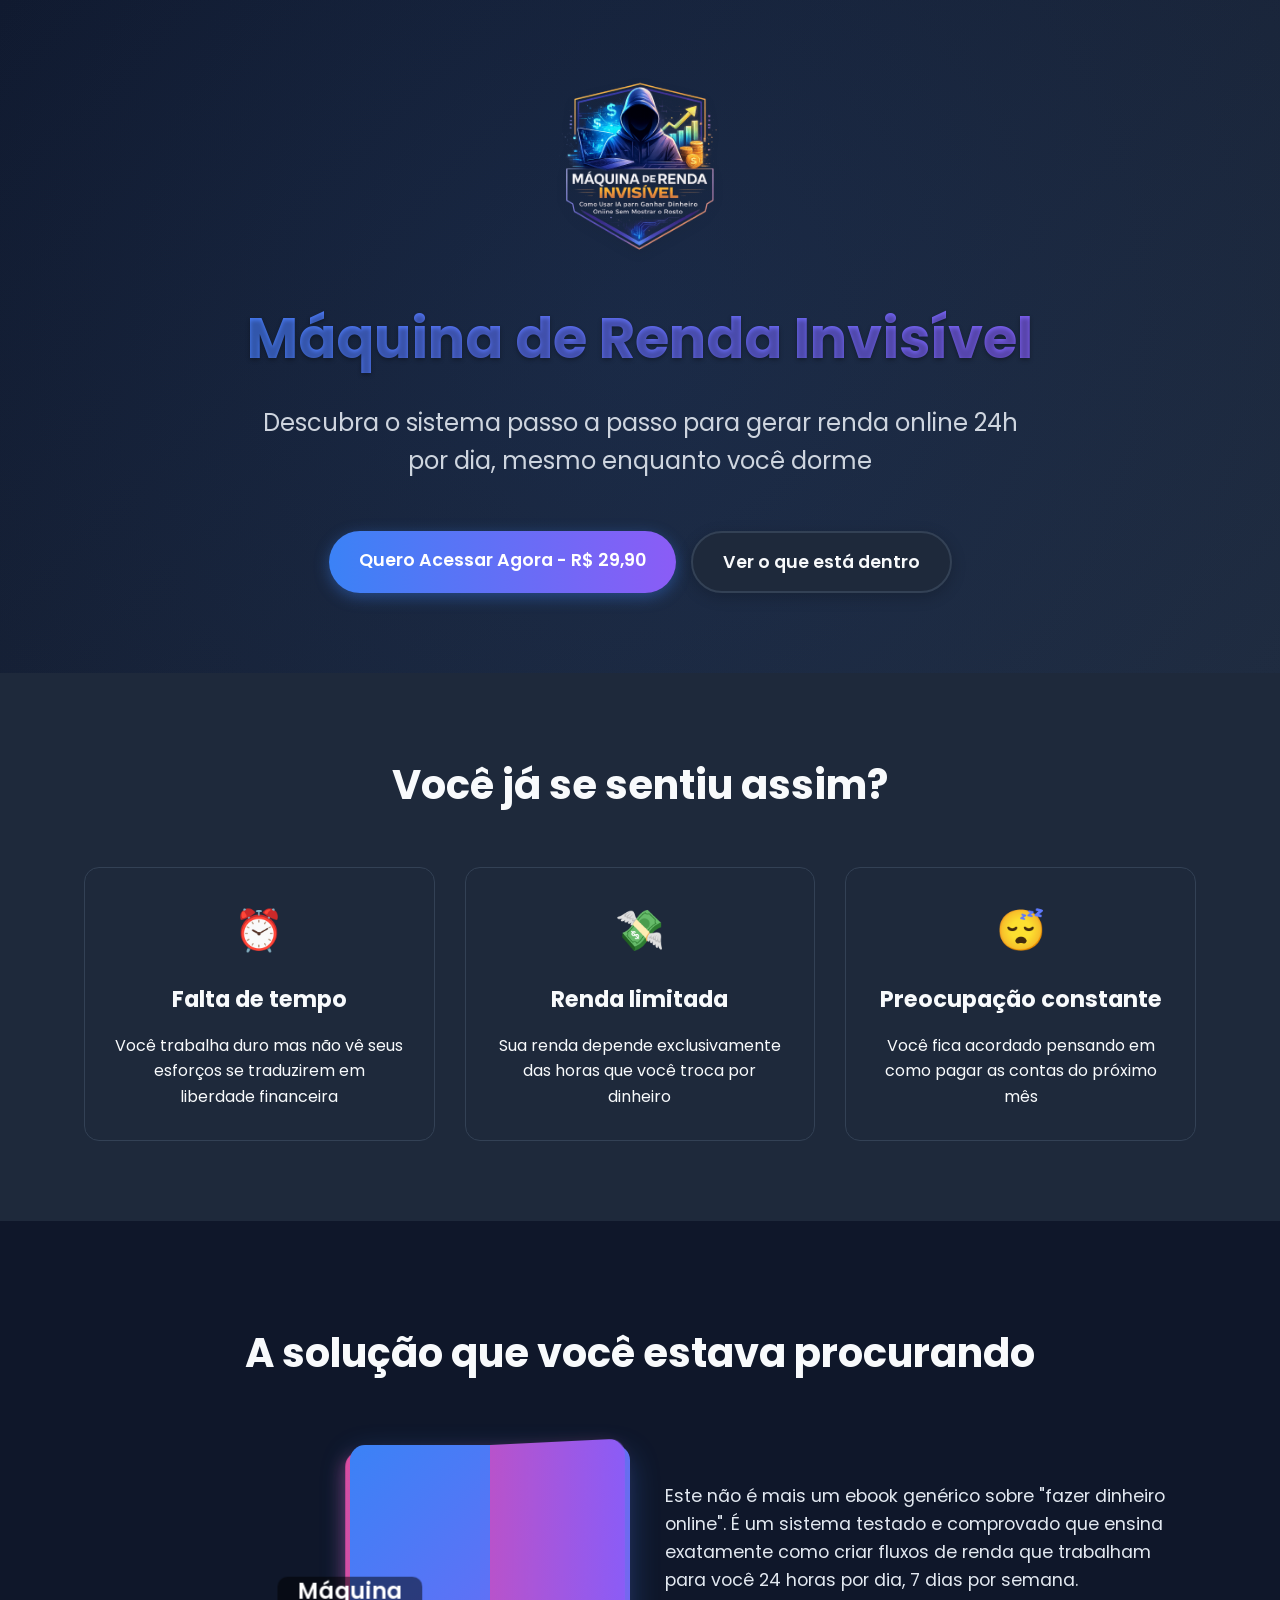
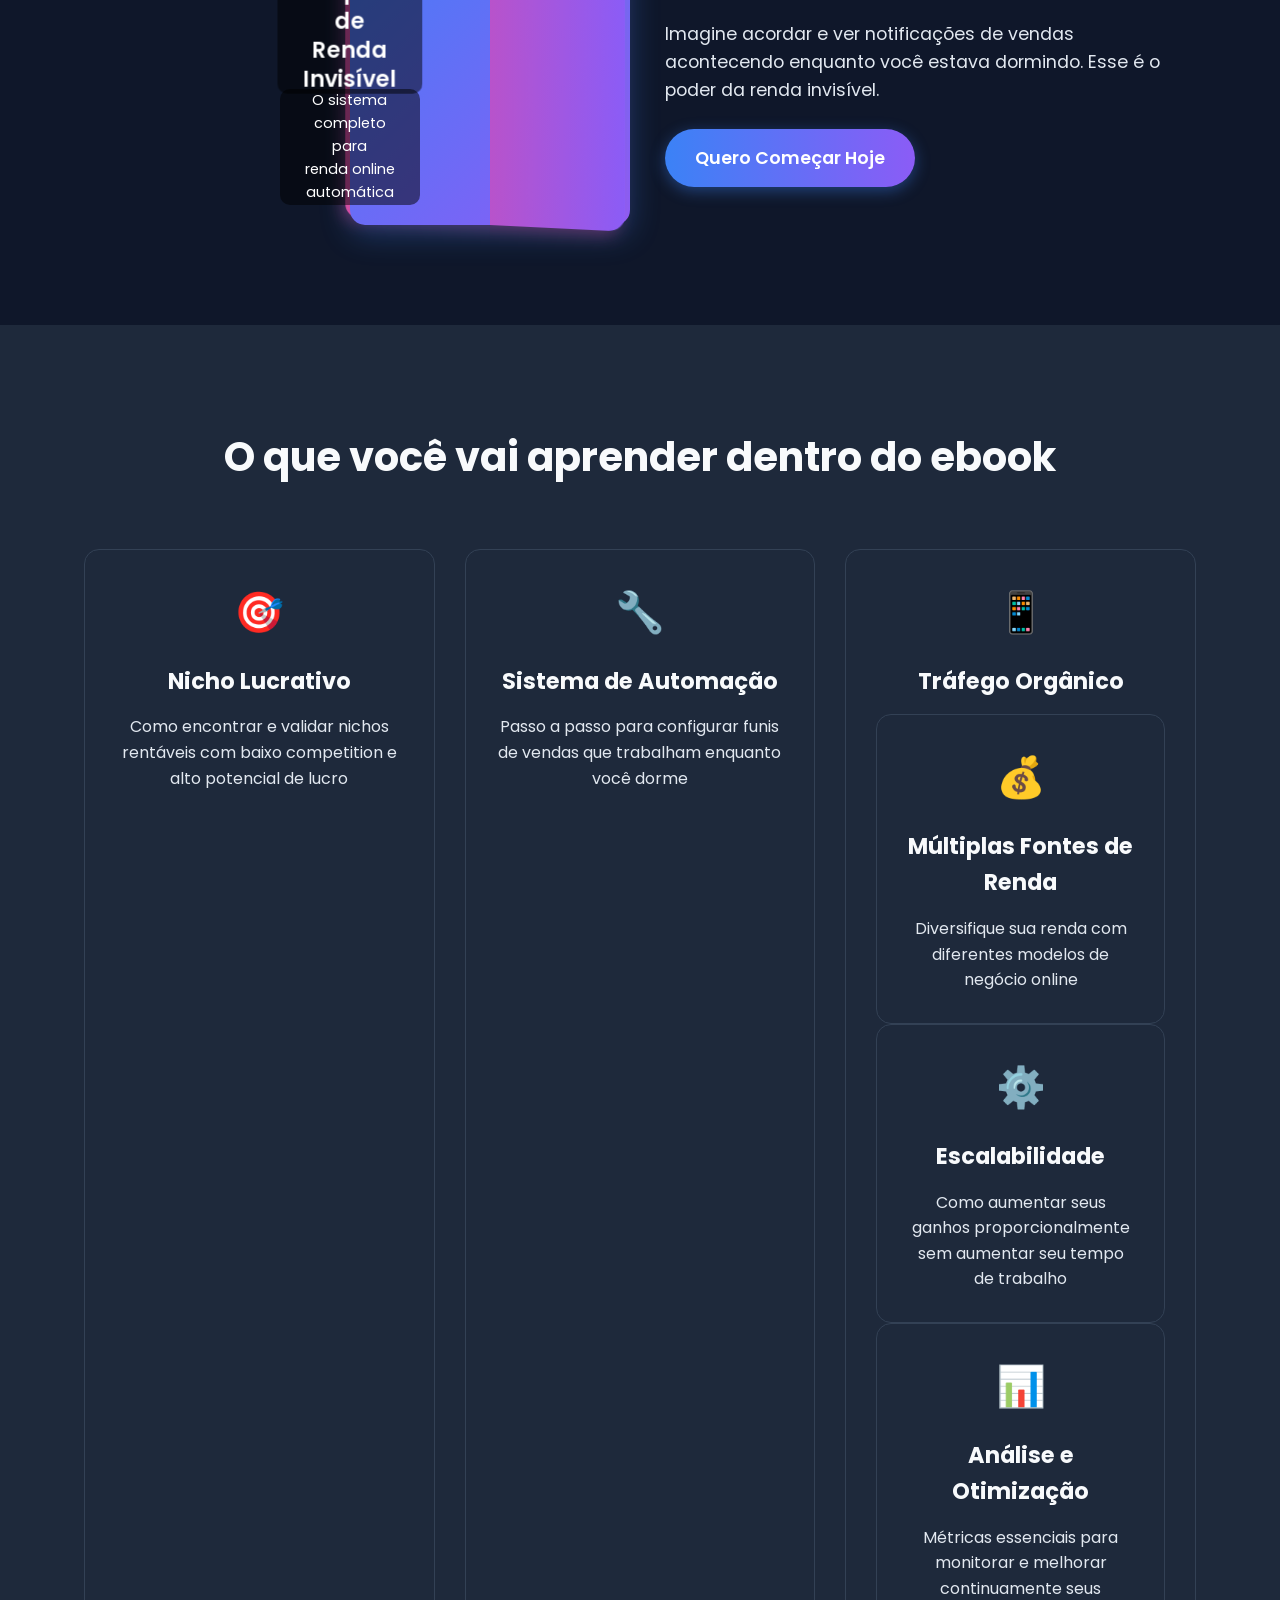
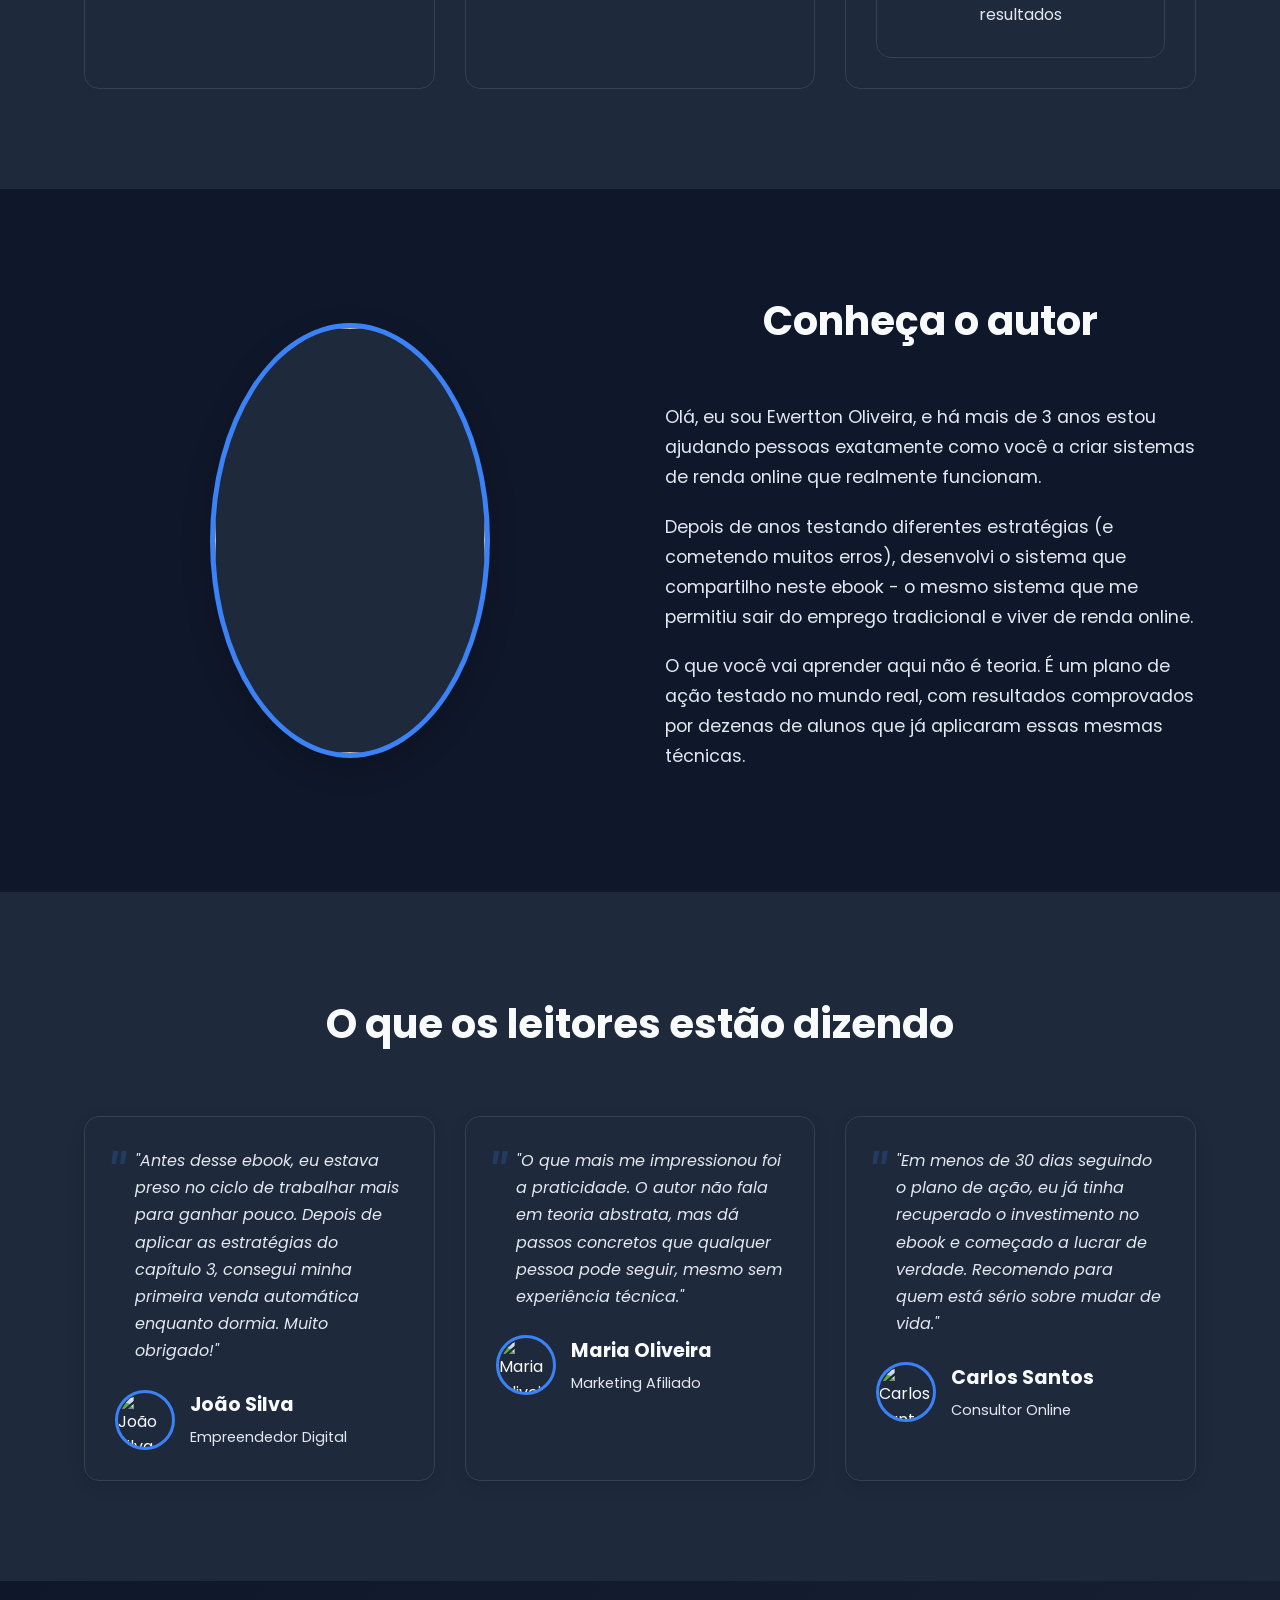
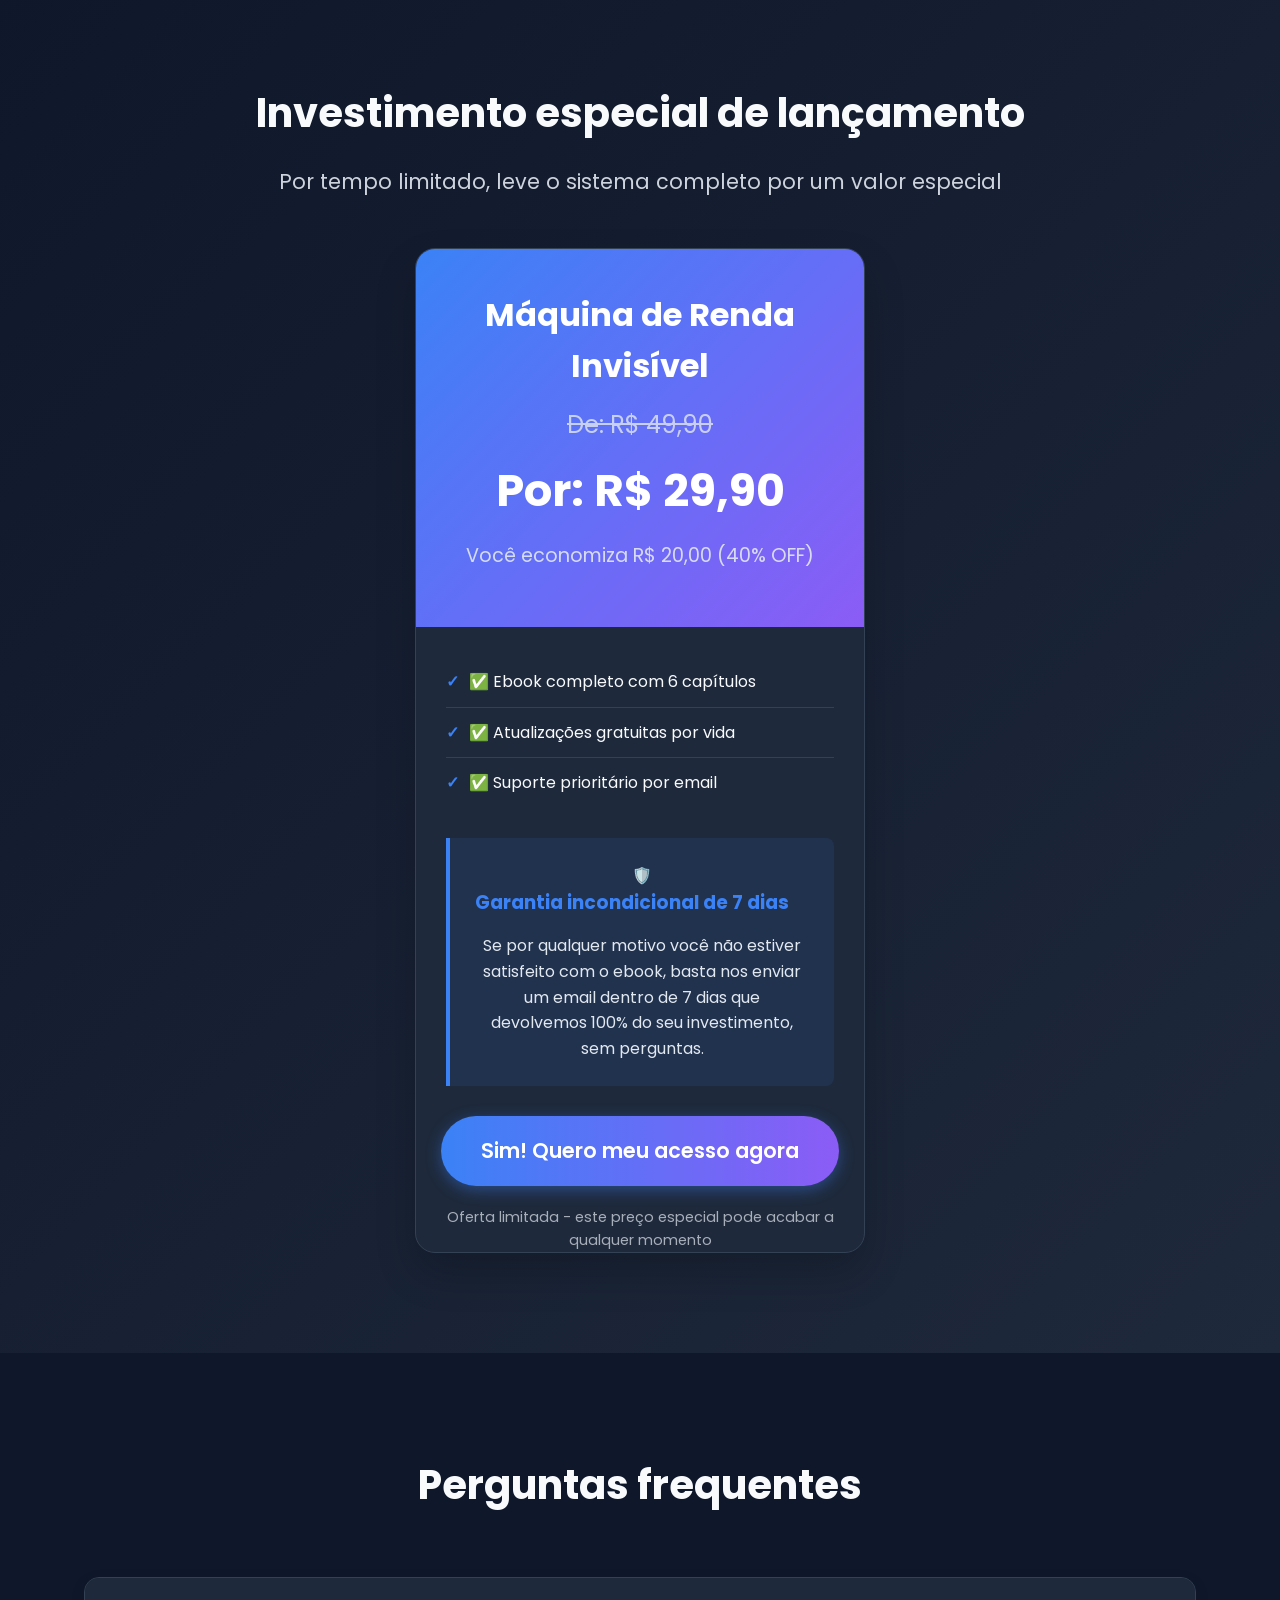
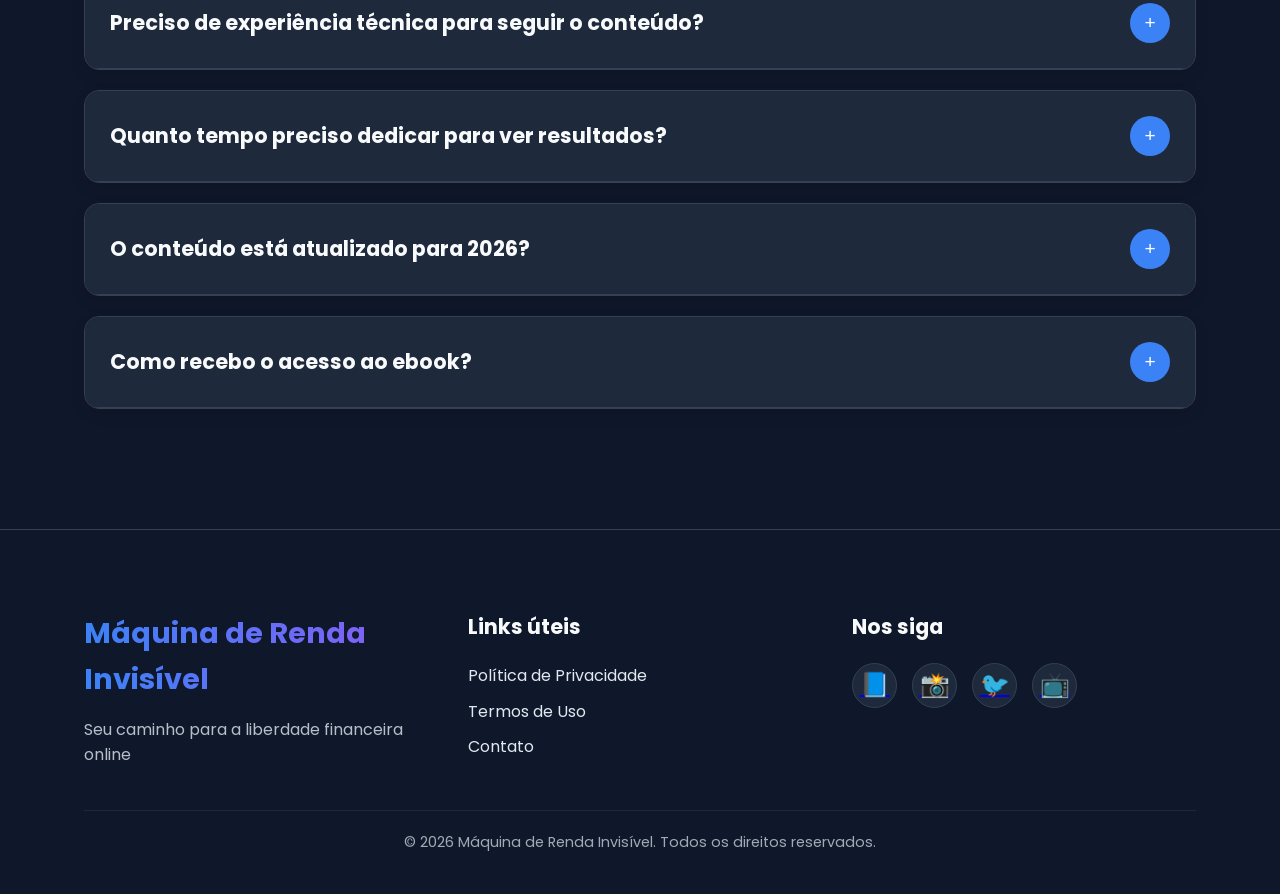
==== commit f2ddbc63: "Ajuste de preço 29,90" ====
--- a/index.html
+++ b/index.html
@@ -20,7 +20,7 @@
                 <h1>Máquina de Renda Invisível</h1>
                 <p class="subtitle">Descubra o sistema passo a passo para gerar renda online 24h por dia, mesmo enquanto você dorme</p>
                 <div class="cta-buttons">
-                    <a href="https://pay.cakto.com.br/39knfgu_880418" class="btn-primary">Quero Acessar Agora - R$ 47,00</a>
+                    <a href="https://pay.cakto.com.br/39knfgu_880418" class="btn-primary">Quero Acessar Agora - R$ 29,90</a>
                     <a href="#benefits" class="btn-secondary">Ver o que está dentro</a>
                 </div>
             </div>
@@ -184,9 +184,9 @@
             <div class="pricing-card">
                 <div class="pricing-header">
                     <h3>Máquina de Renda Invisível</h3>
-                    <p class="original-price">De: R$ 97,00</p>
-                    <p class="final-price">Por: R$ 47,00</p>
-                    <p class="price-saving">Você economiza R$ 60,00 (62% OFF)</p>
+                    <p class="original-price">De: R$ 49,90</p>
+                    <p class="final-price">Por: R$ 29,90</p>
+                    <p class="price-saving">Você economiza R$ 20,00 (40% OFF)</p>
                 </div>
                 <div class="pricing-features">
                     <ul>
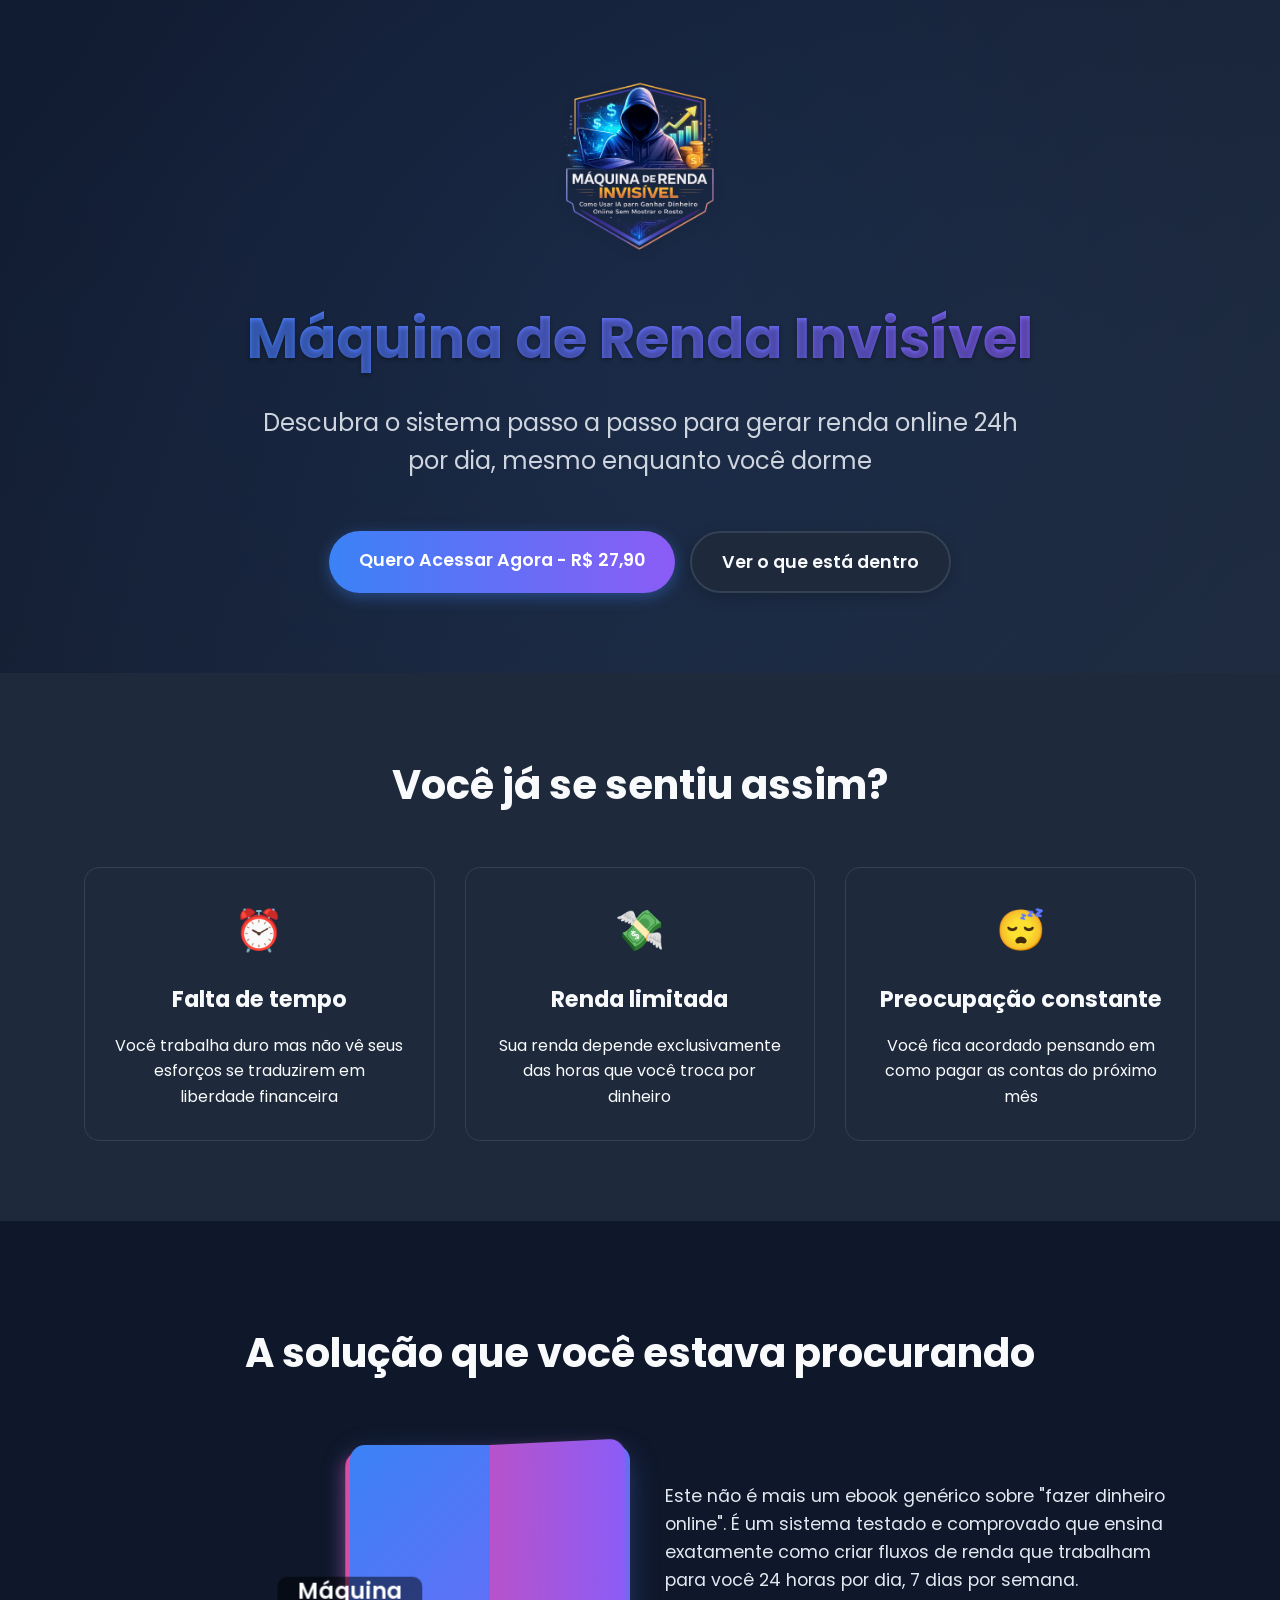
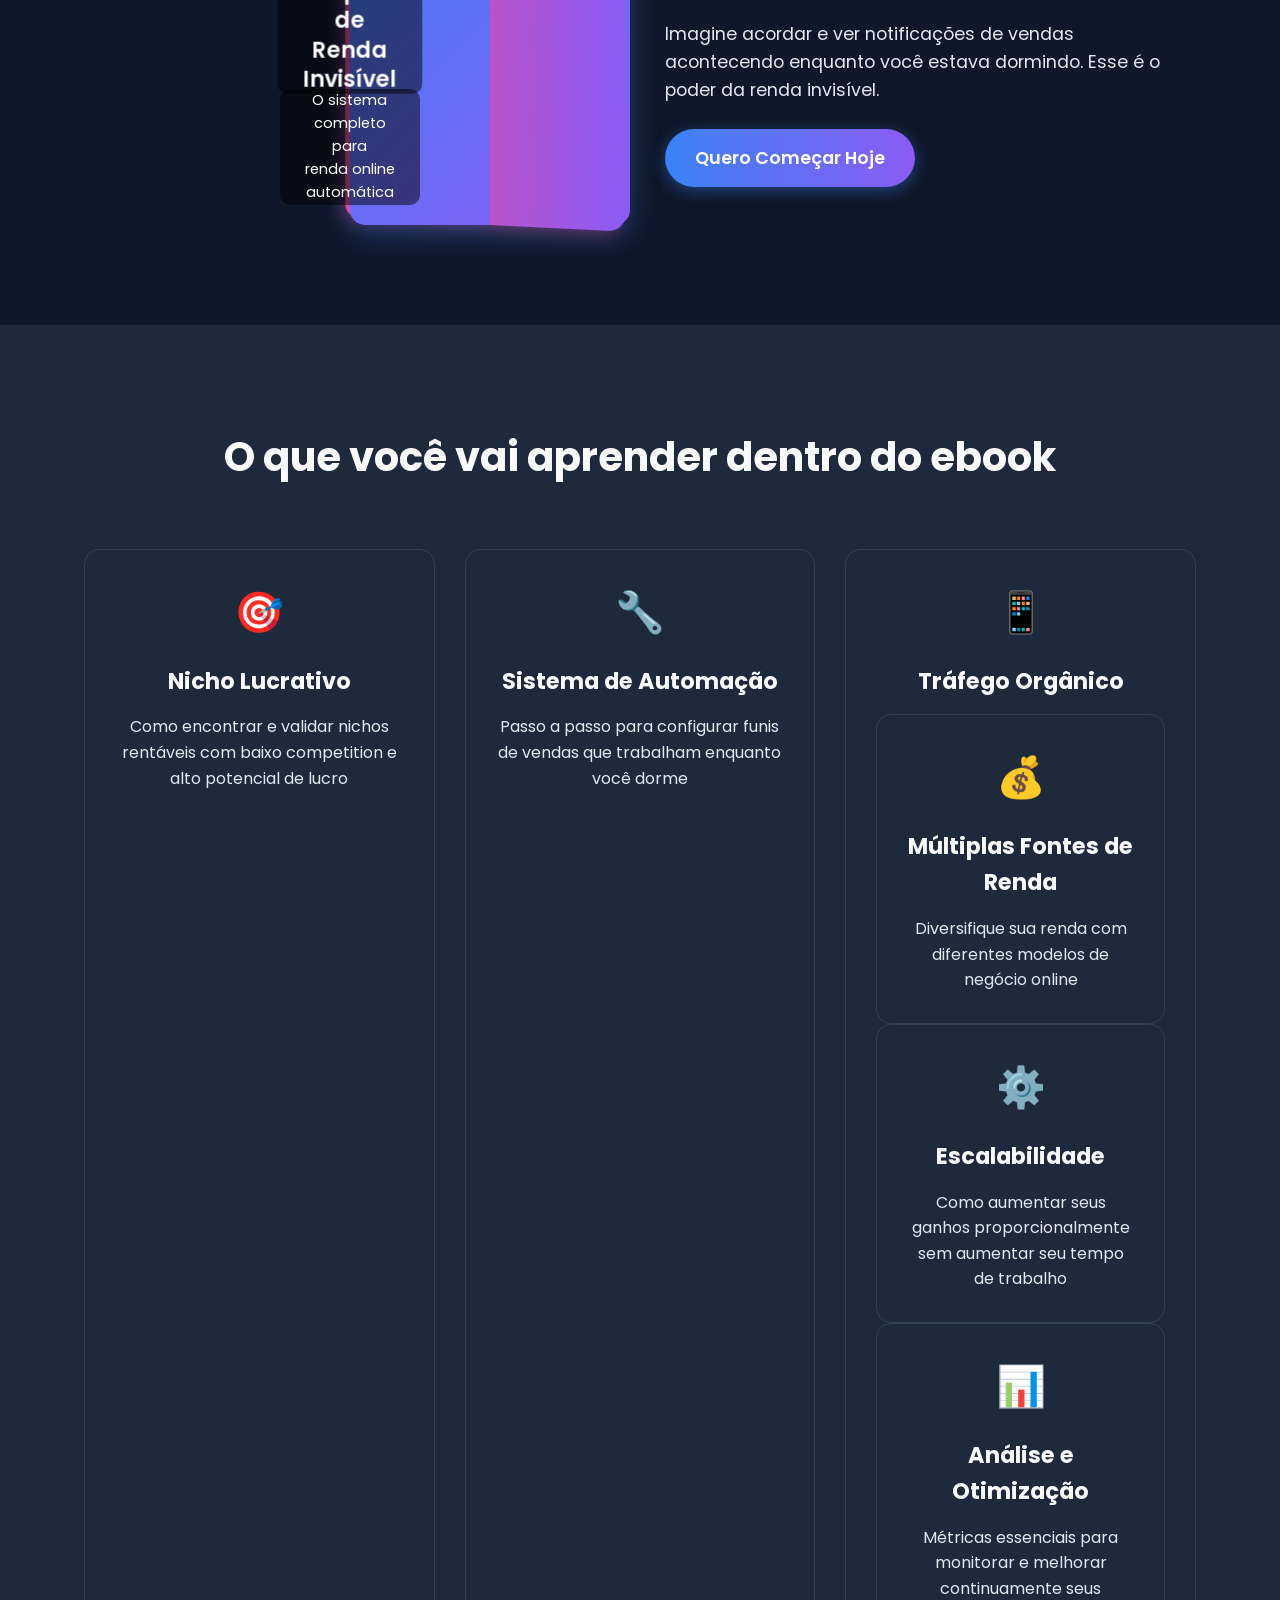
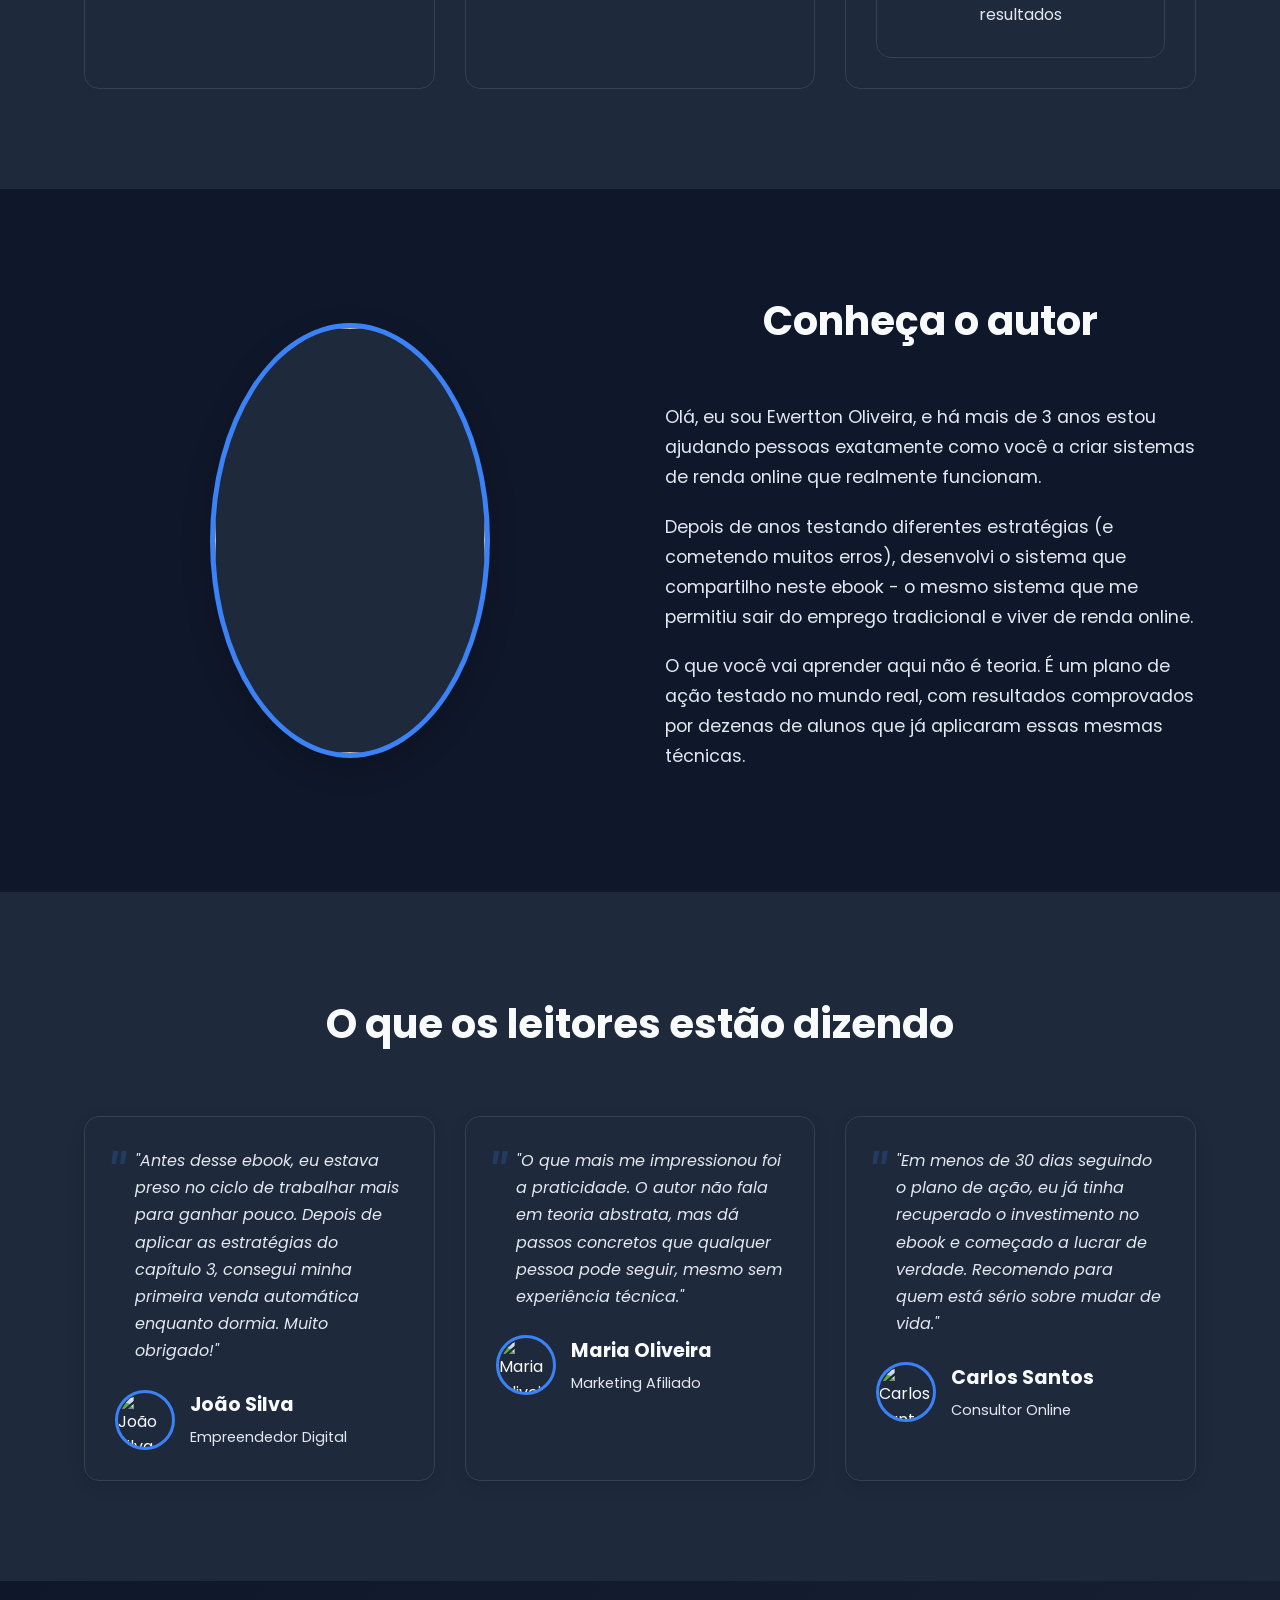
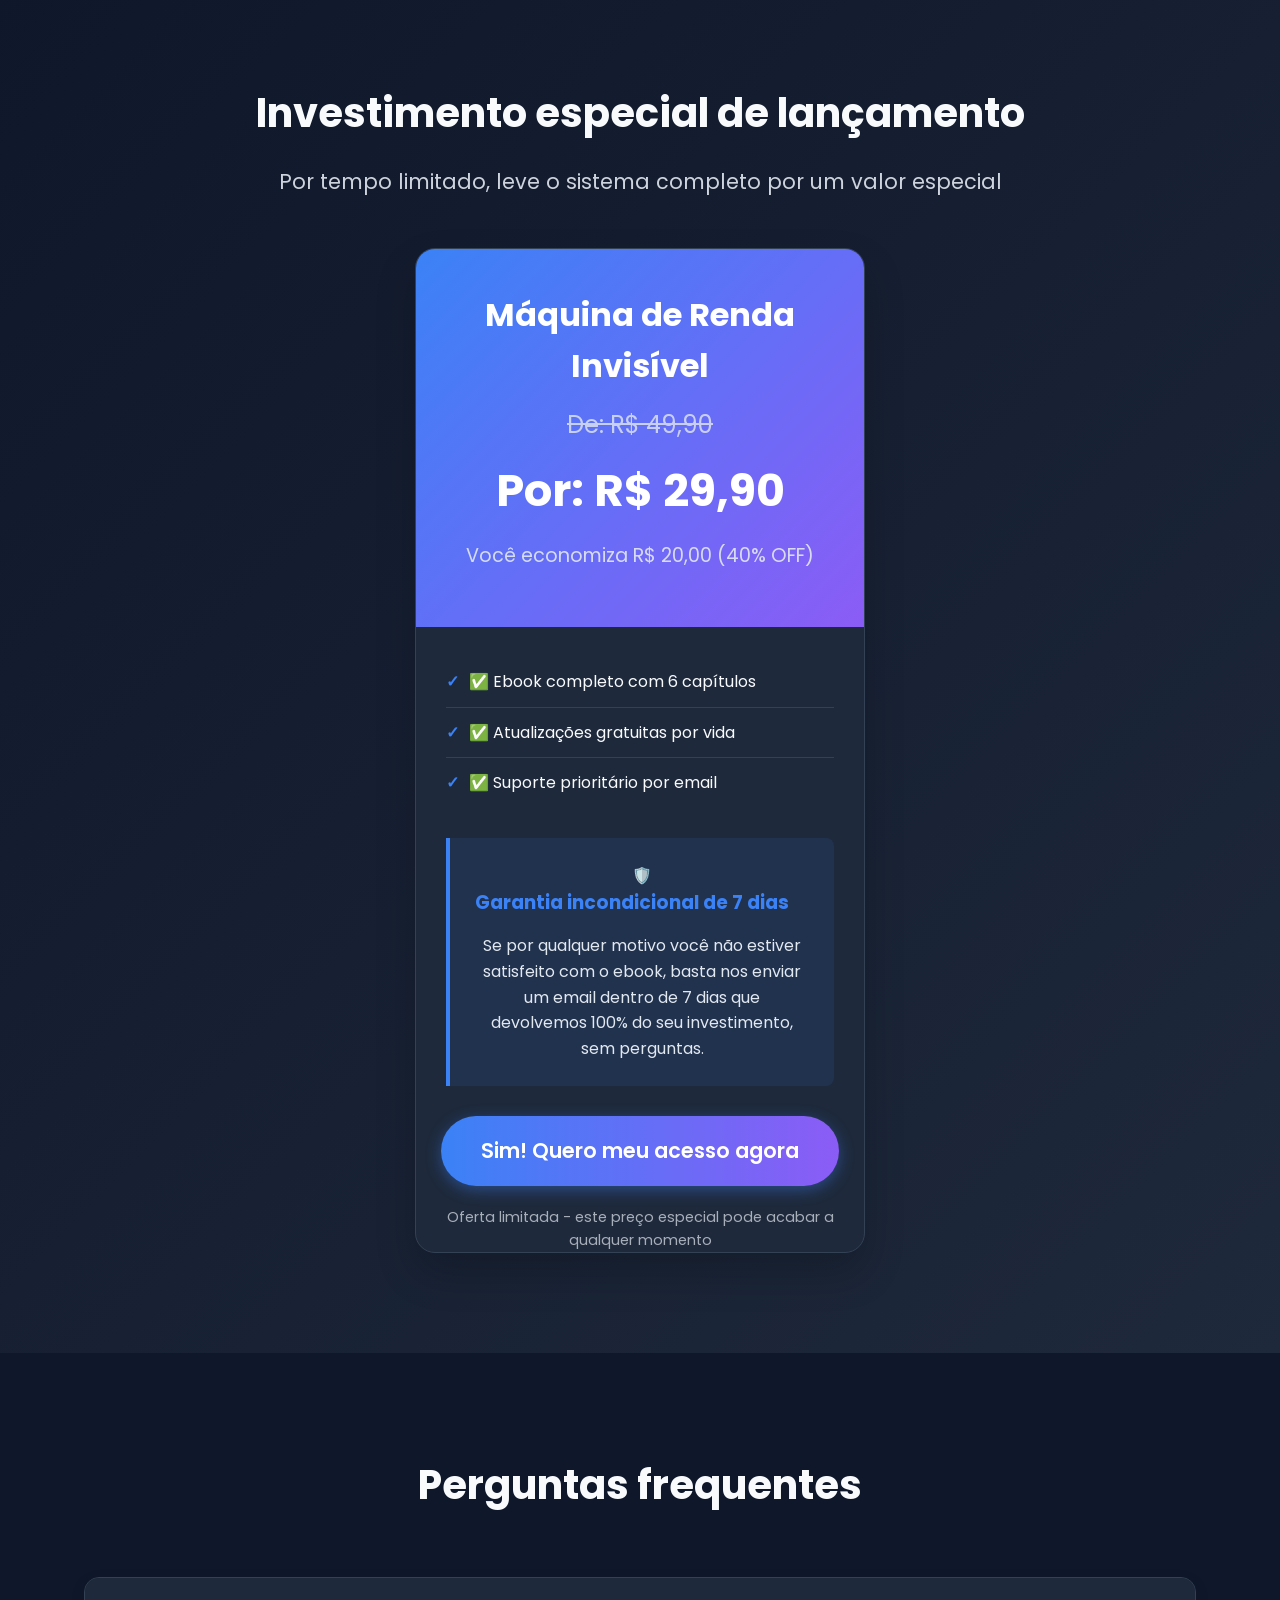
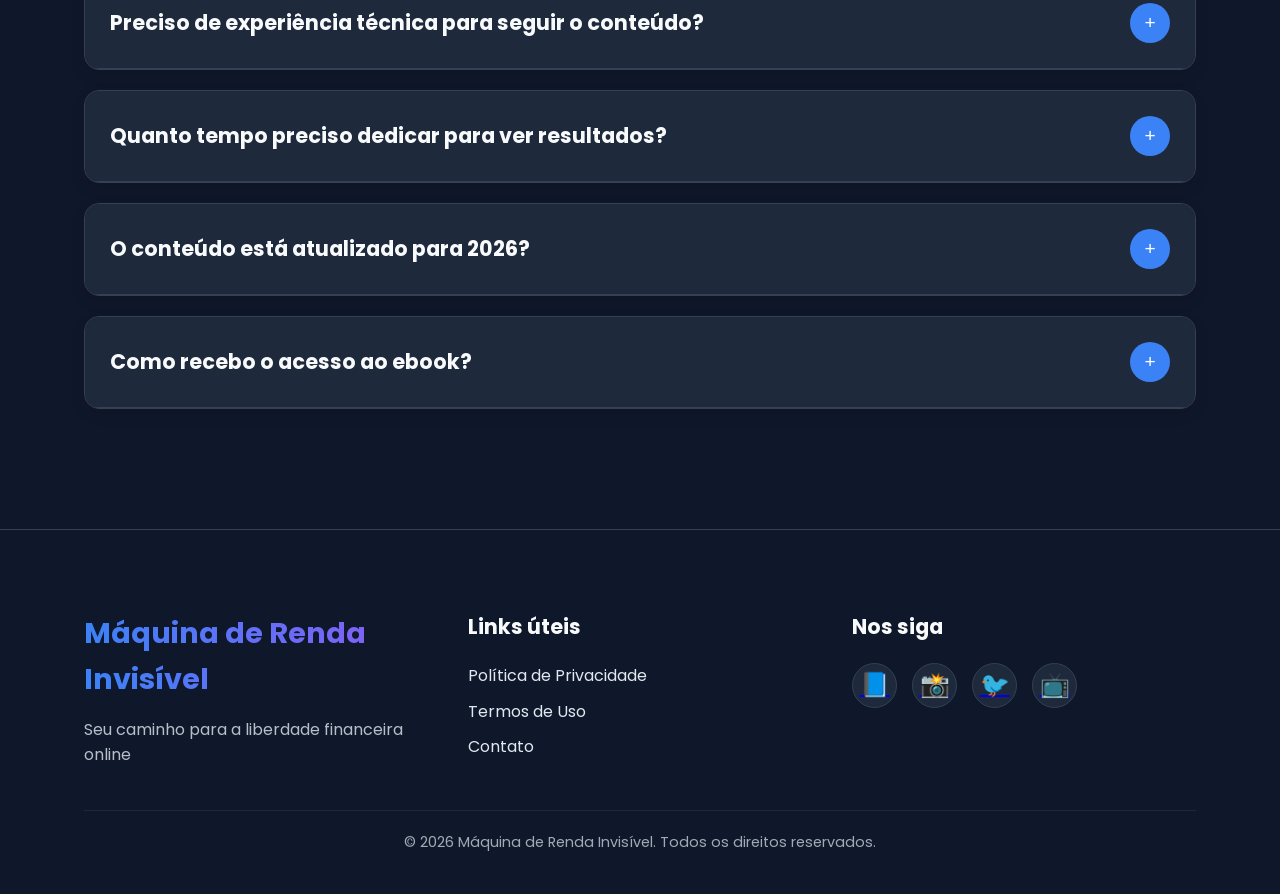
==== commit 127f49c4: "Update pricing in call-to-action button" ====
--- a/index.html
+++ b/index.html
@@ -20,7 +20,7 @@
                 <h1>Máquina de Renda Invisível</h1>
                 <p class="subtitle">Descubra o sistema passo a passo para gerar renda online 24h por dia, mesmo enquanto você dorme</p>
                 <div class="cta-buttons">
-                    <a href="https://pay.cakto.com.br/39knfgu_880418" class="btn-primary">Quero Acessar Agora - R$ 29,90</a>
+                    <a href="https://pay.cakto.com.br/39knfgu_880418" class="btn-primary">Quero Acessar Agora - R$ 27,90</a>
                     <a href="#benefits" class="btn-secondary">Ver o que está dentro</a>
                 </div>
             </div>
@@ -298,4 +298,4 @@
         });
     </script>
 </body>
-</html>+</html>
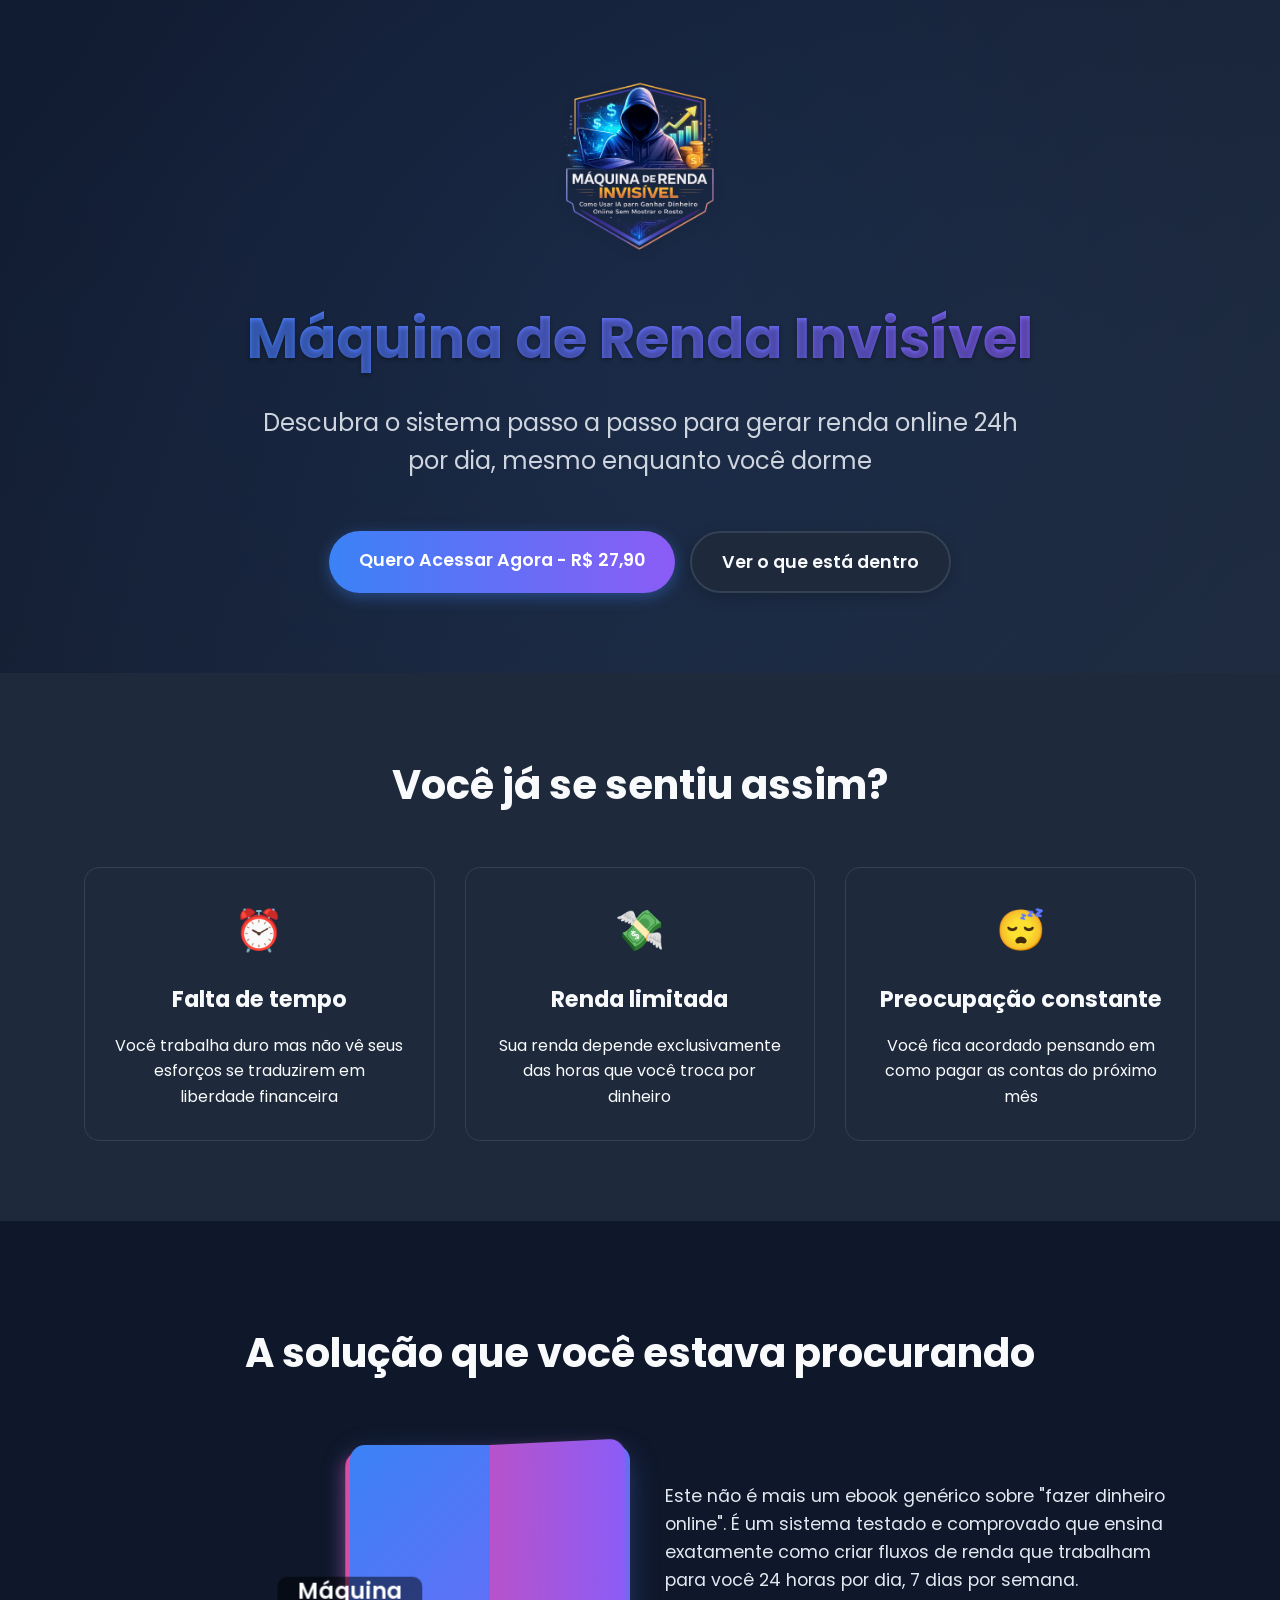
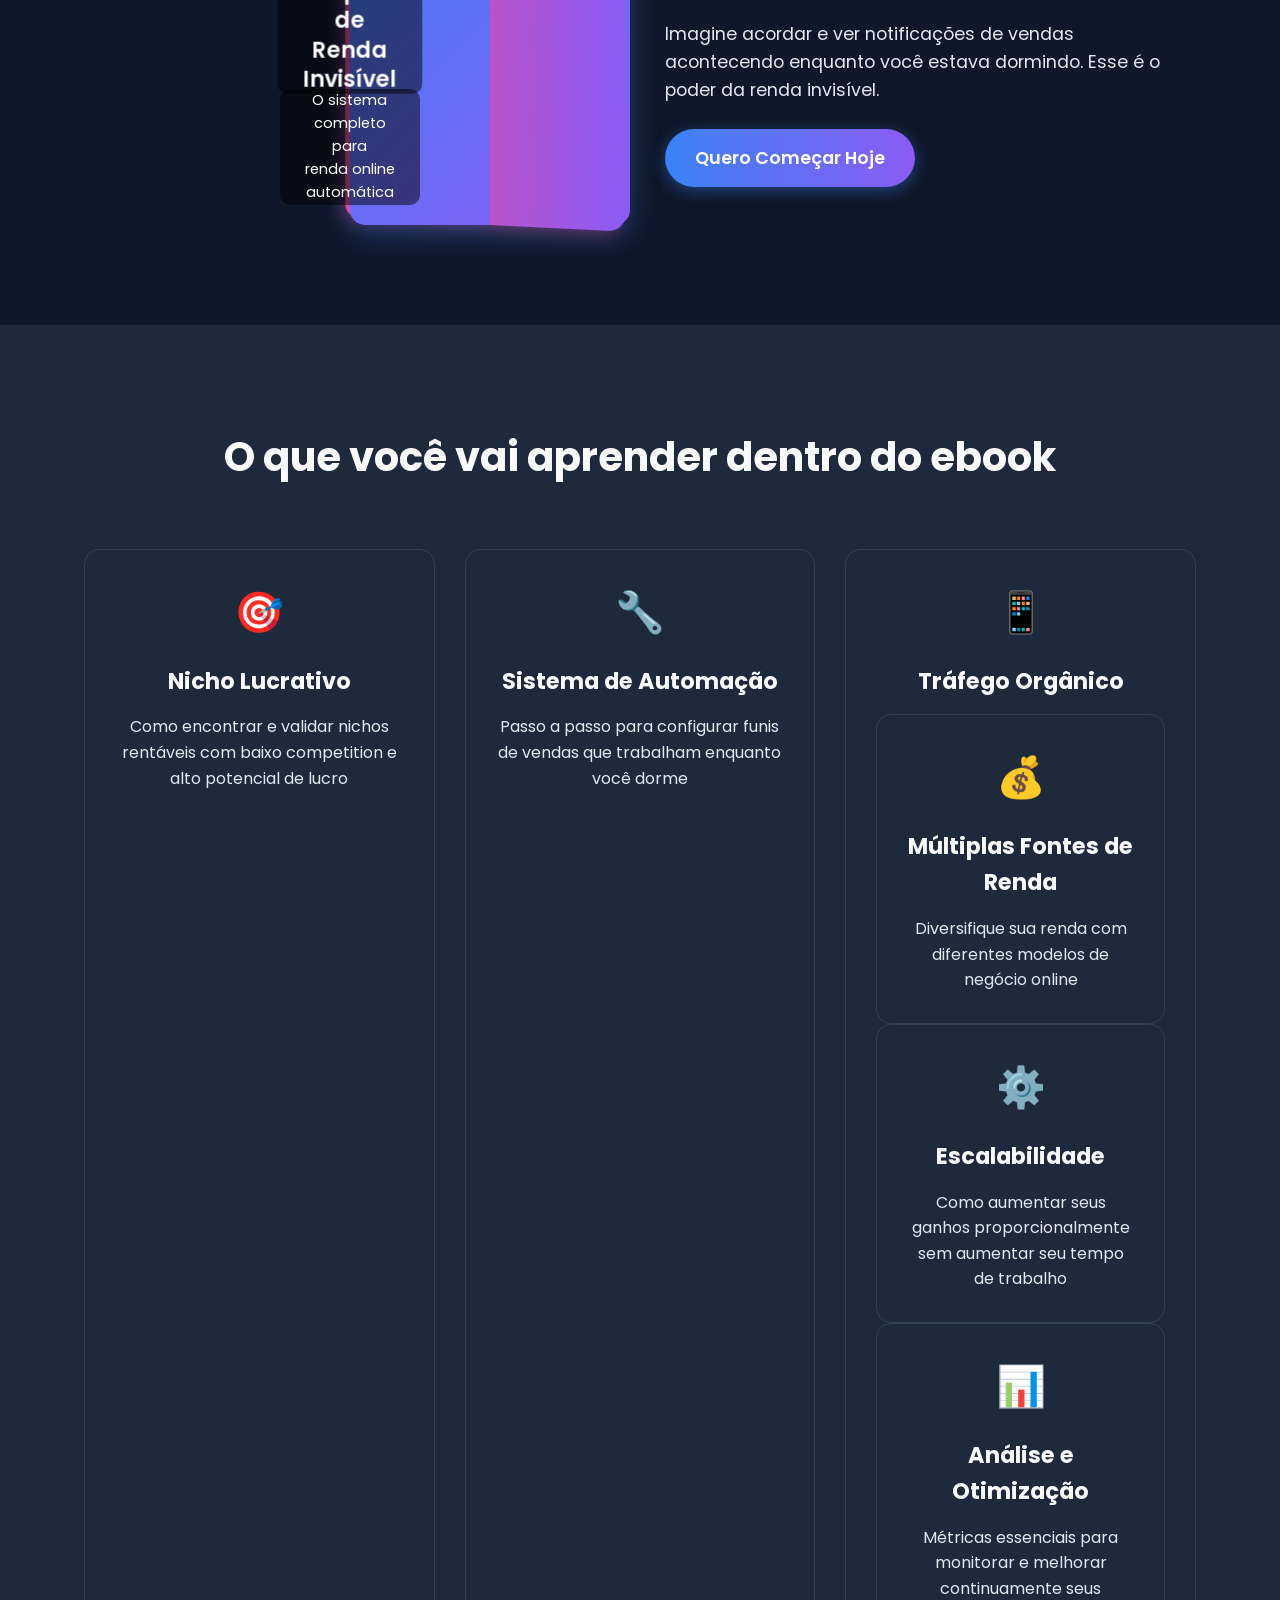
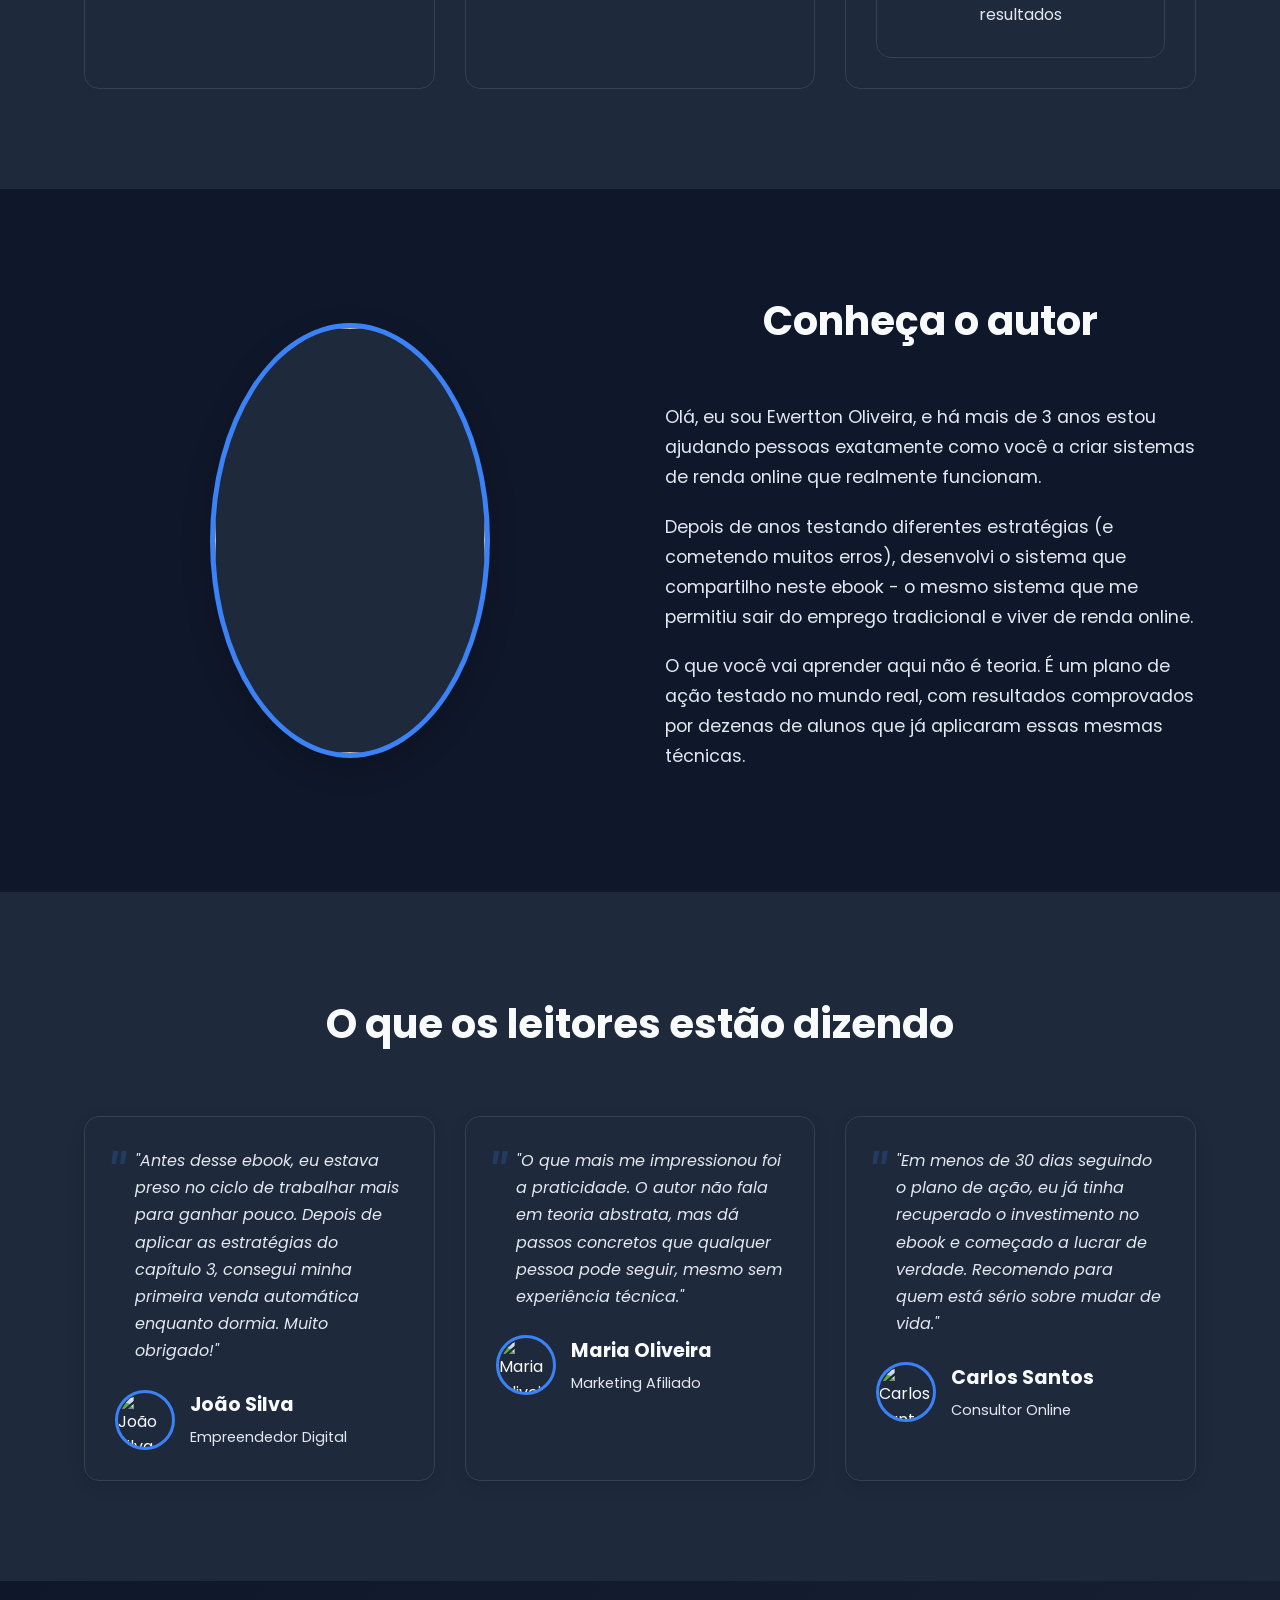
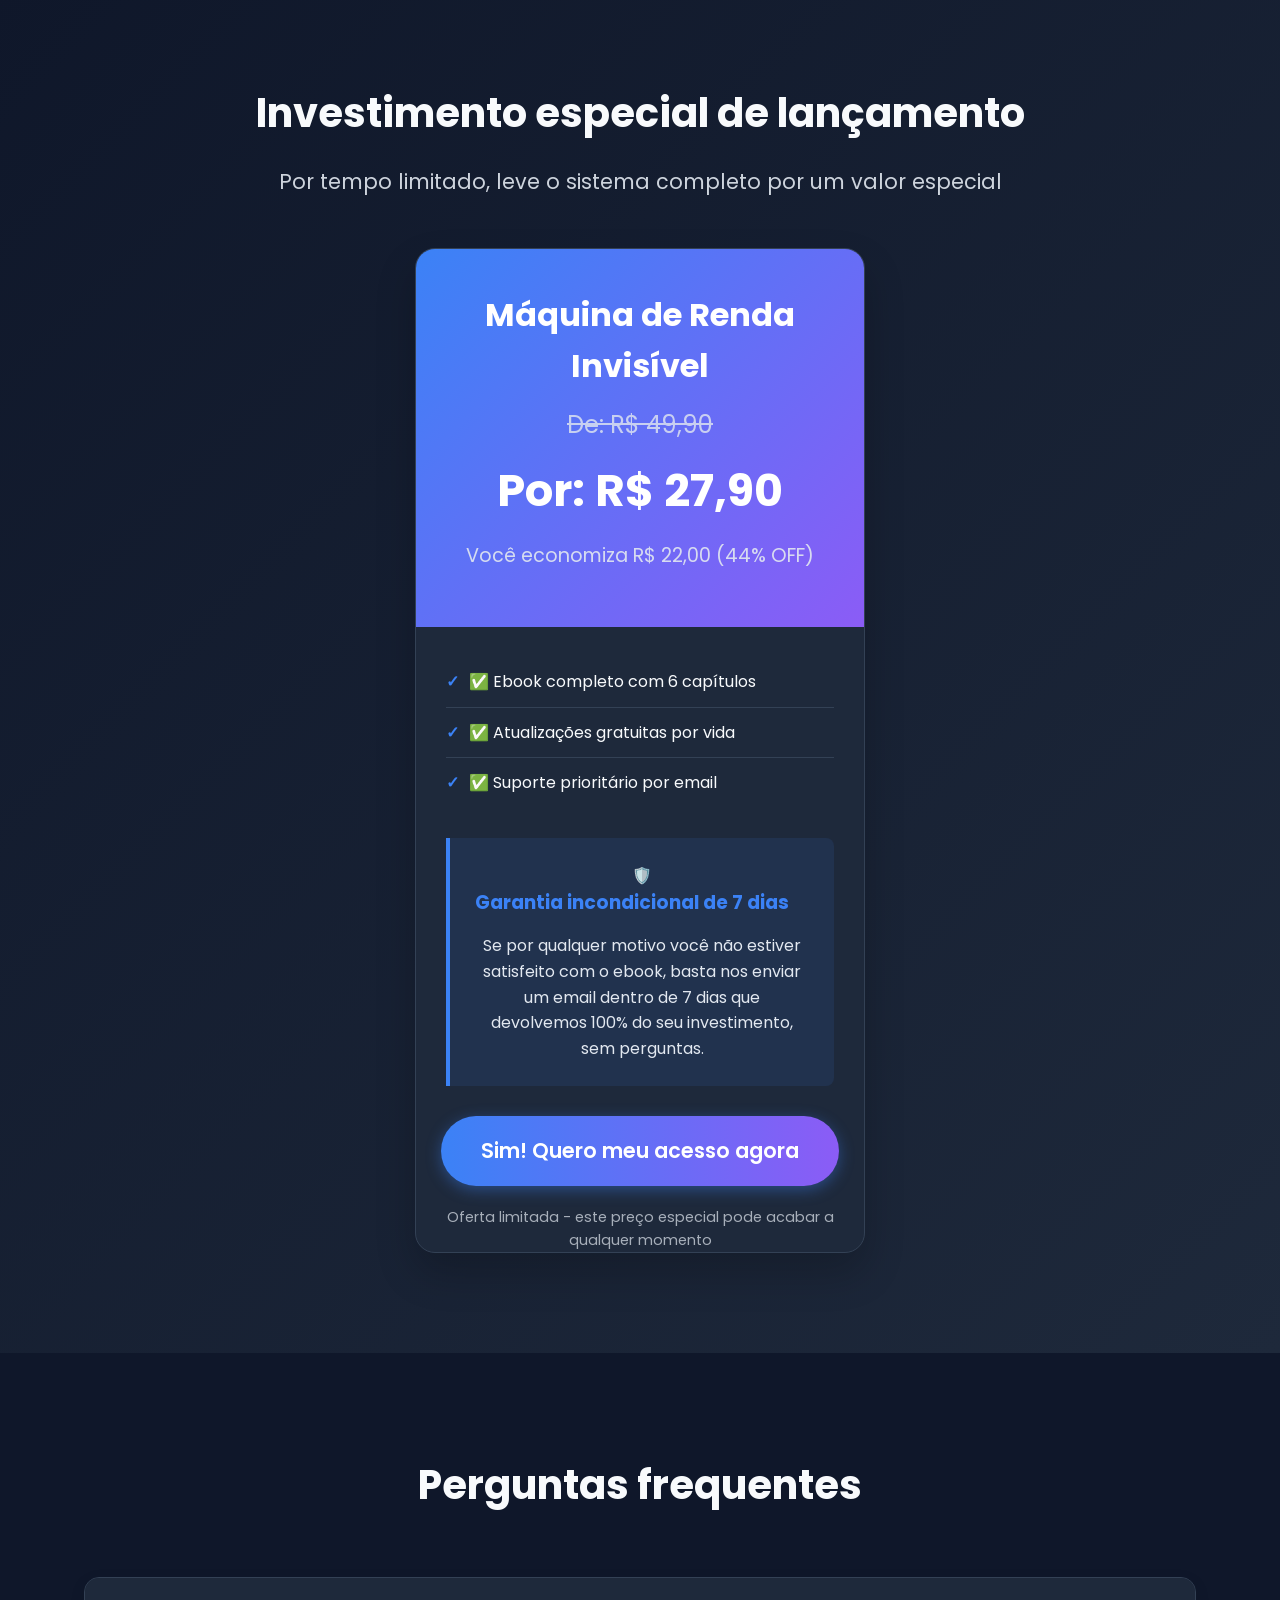
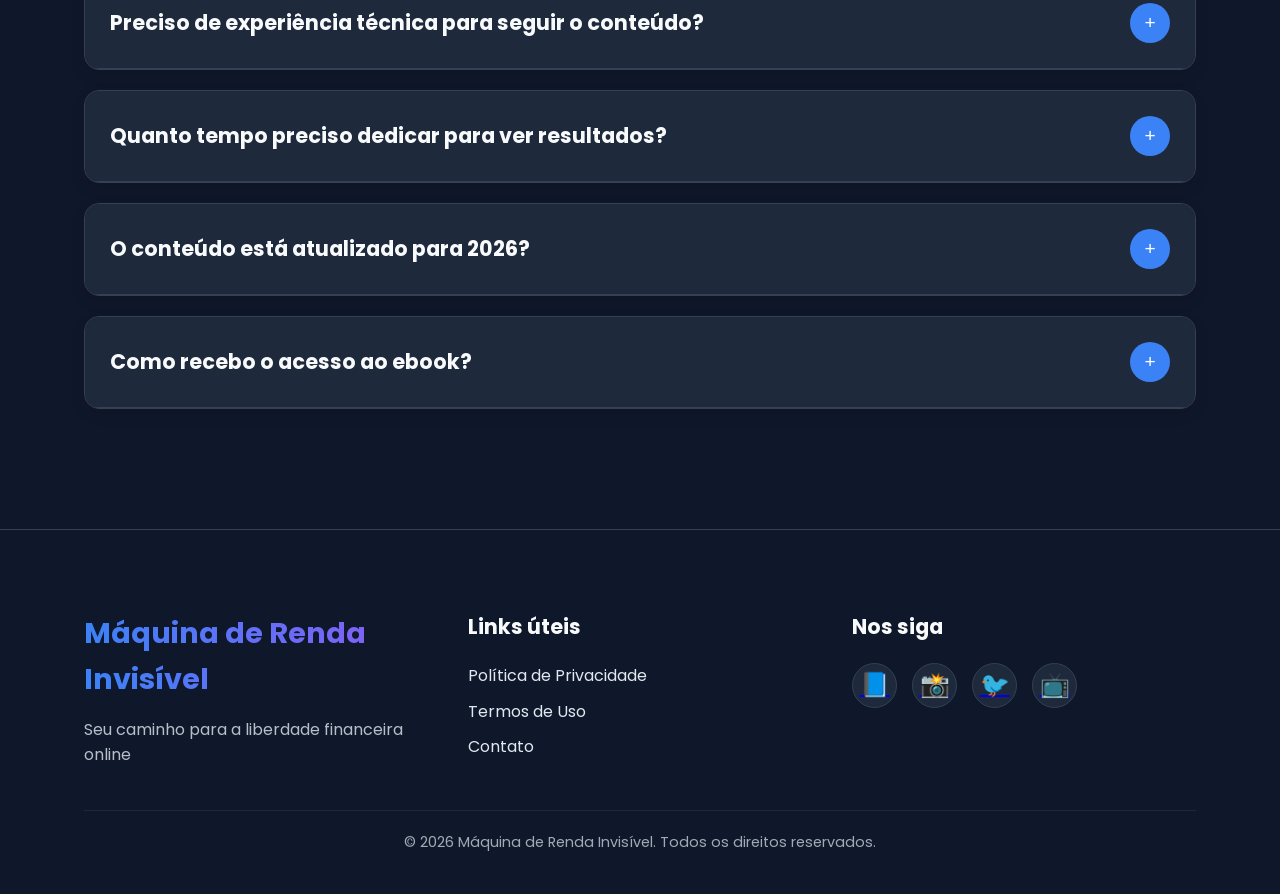
==== commit 9953258d: "Update pricing details for Máquina de Renda Invisível" ====
--- a/index.html
+++ b/index.html
@@ -185,8 +185,8 @@
                 <div class="pricing-header">
                     <h3>Máquina de Renda Invisível</h3>
                     <p class="original-price">De: R$ 49,90</p>
-                    <p class="final-price">Por: R$ 29,90</p>
-                    <p class="price-saving">Você economiza R$ 20,00 (40% OFF)</p>
+                    <p class="final-price">Por: R$ 27,90</p>
+                    <p class="price-saving">Você economiza R$ 22,00 (44% OFF)</p>
                 </div>
                 <div class="pricing-features">
                     <ul>
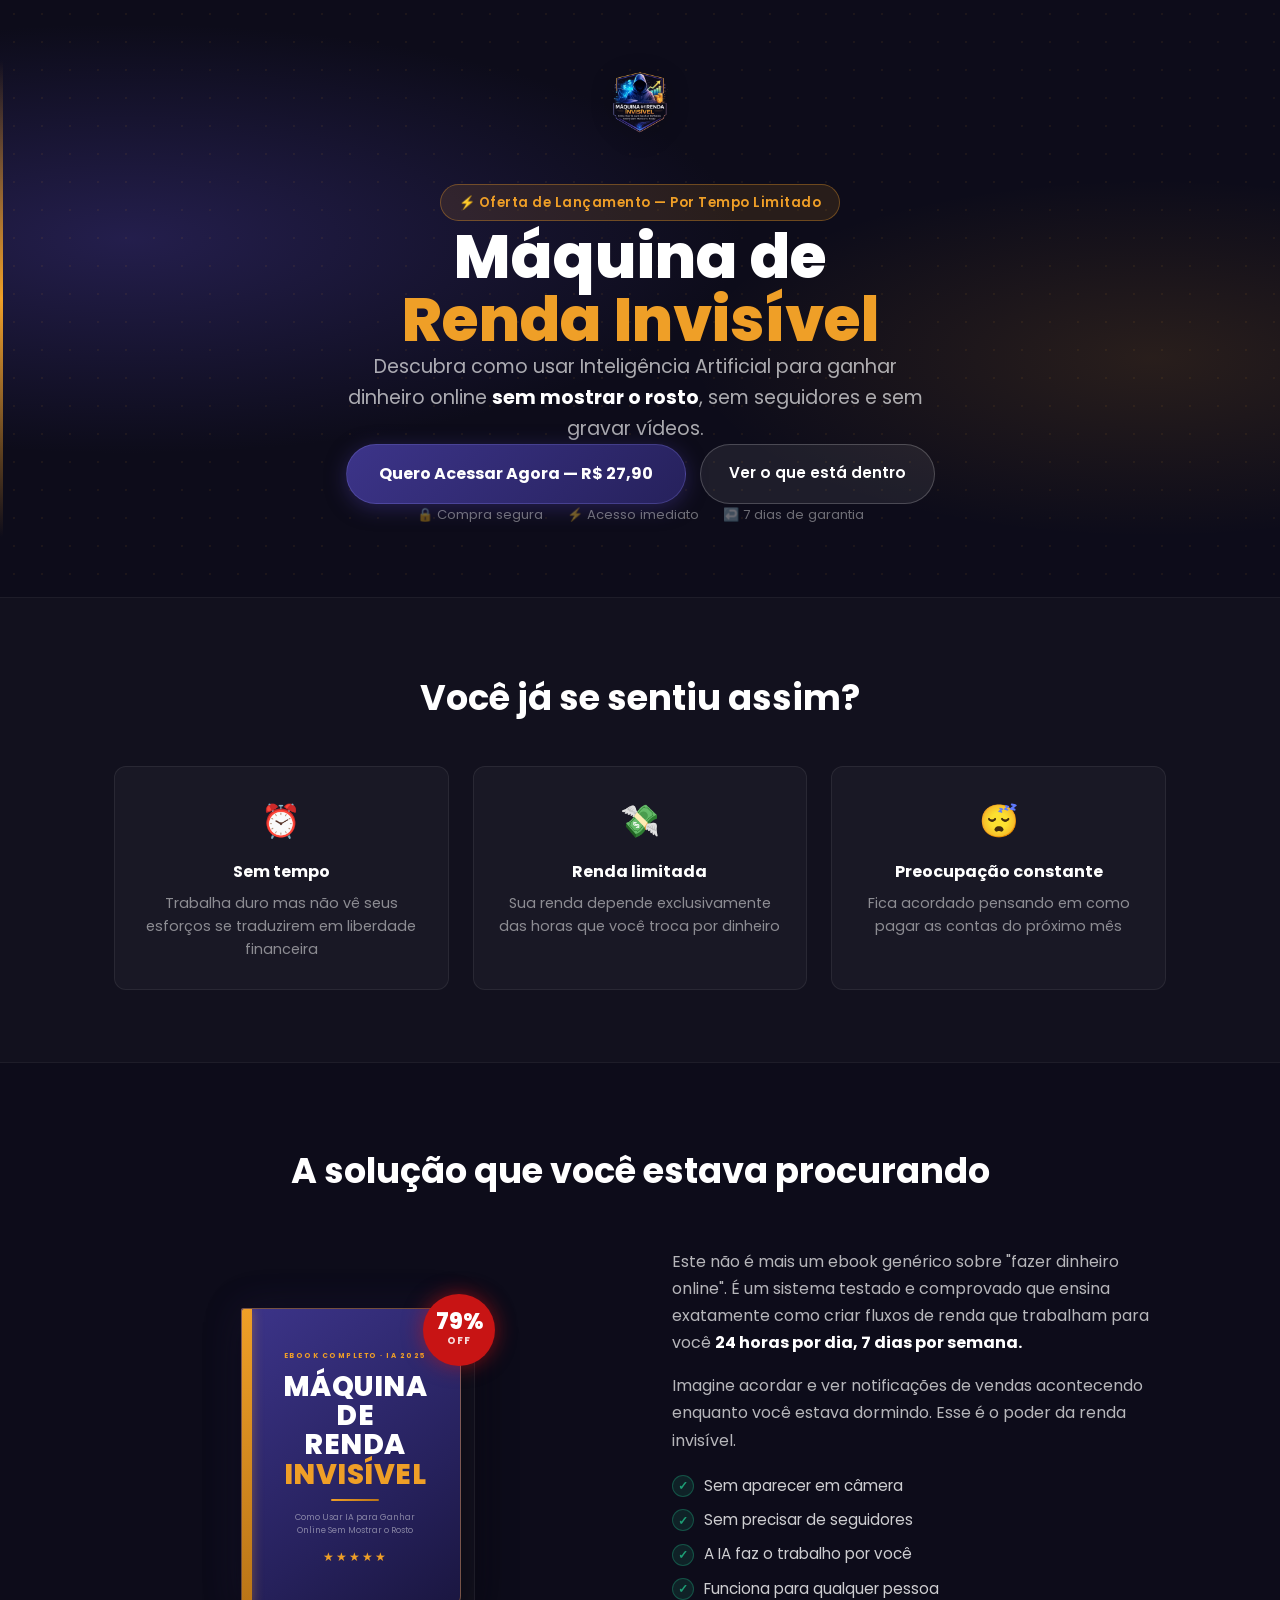
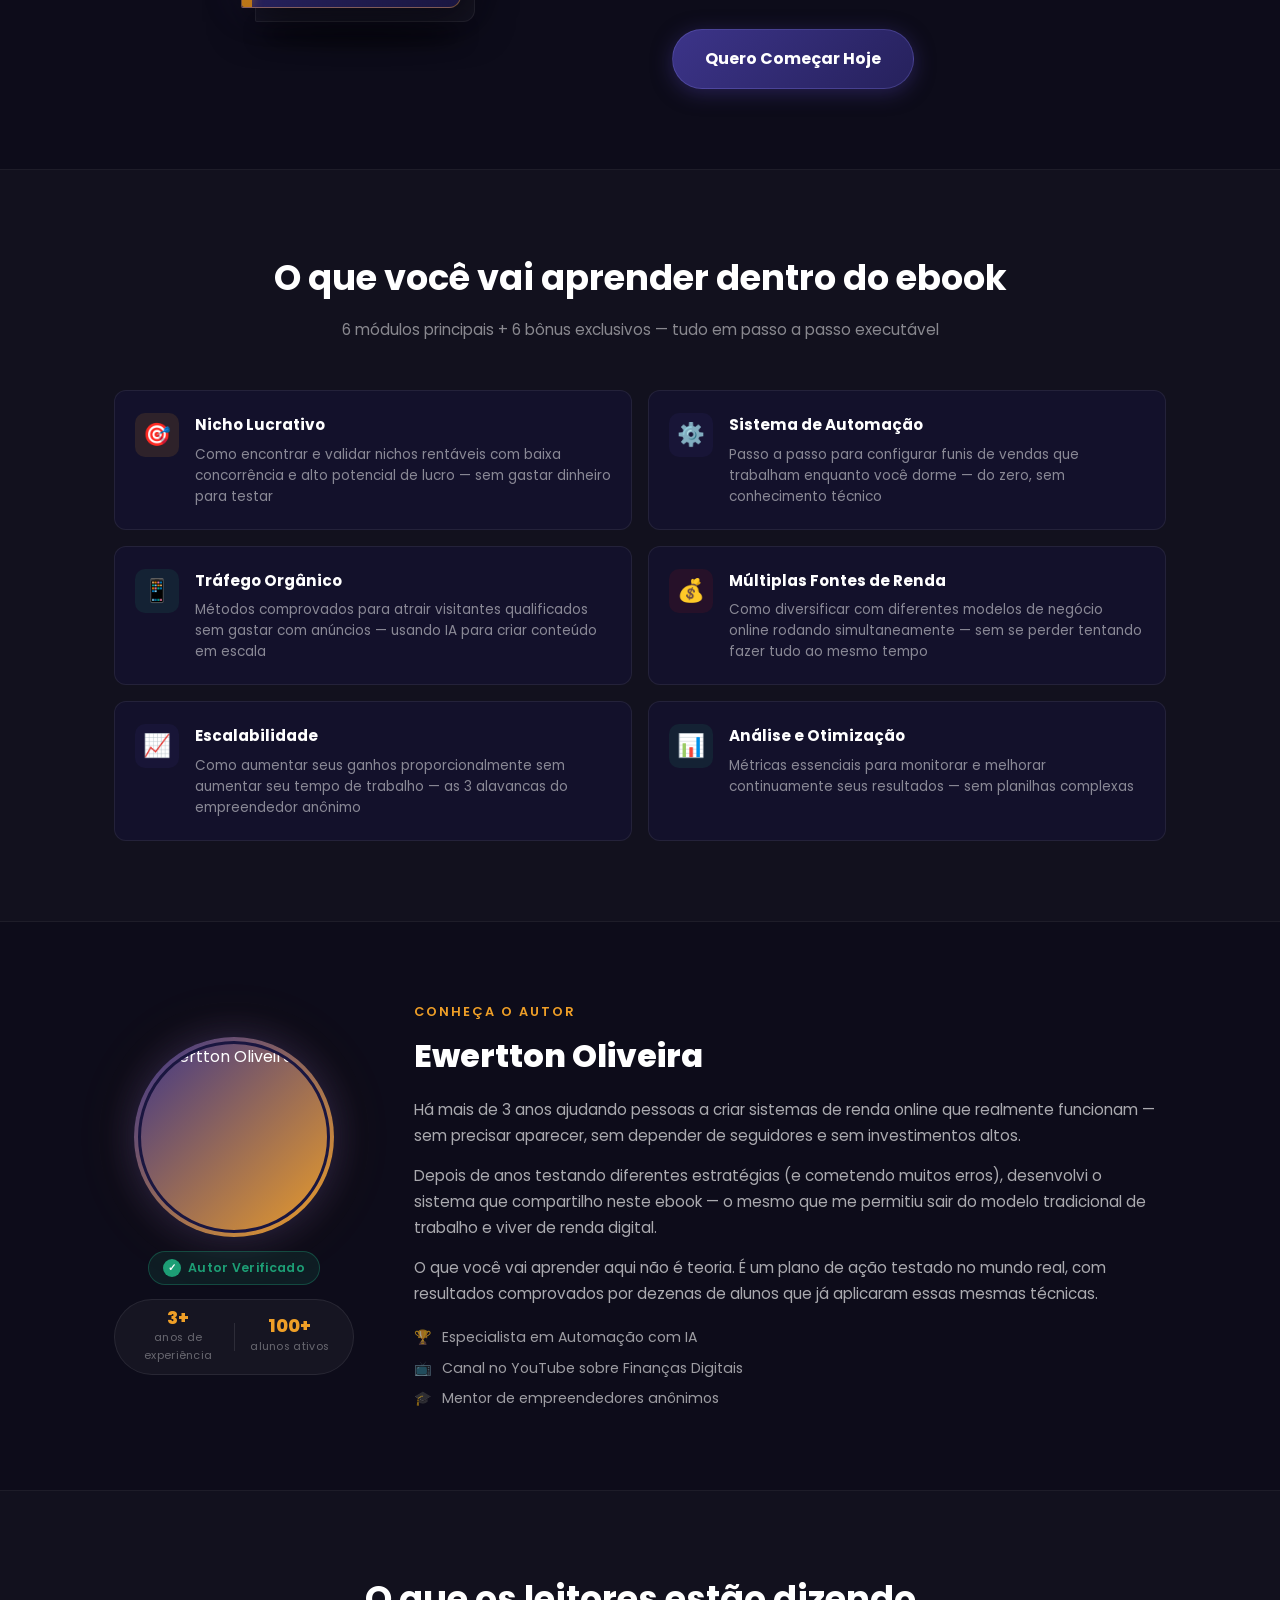
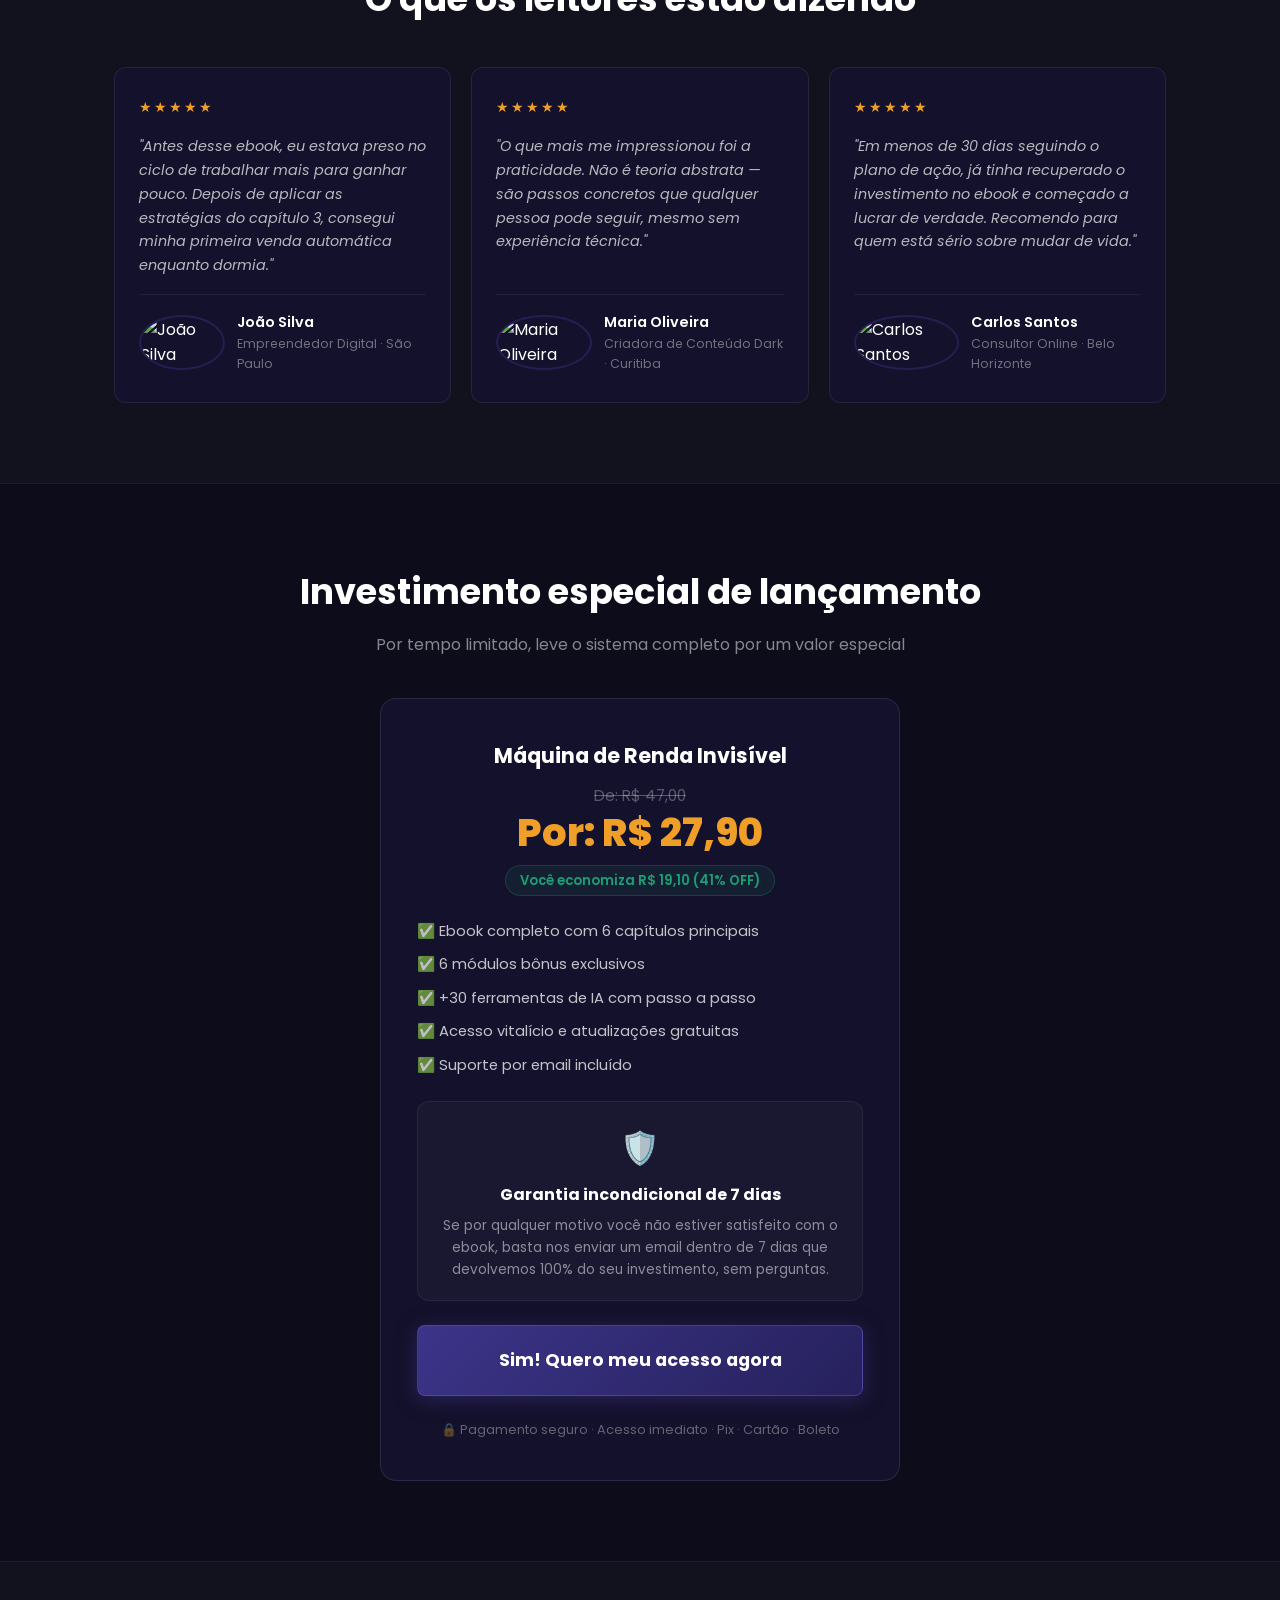
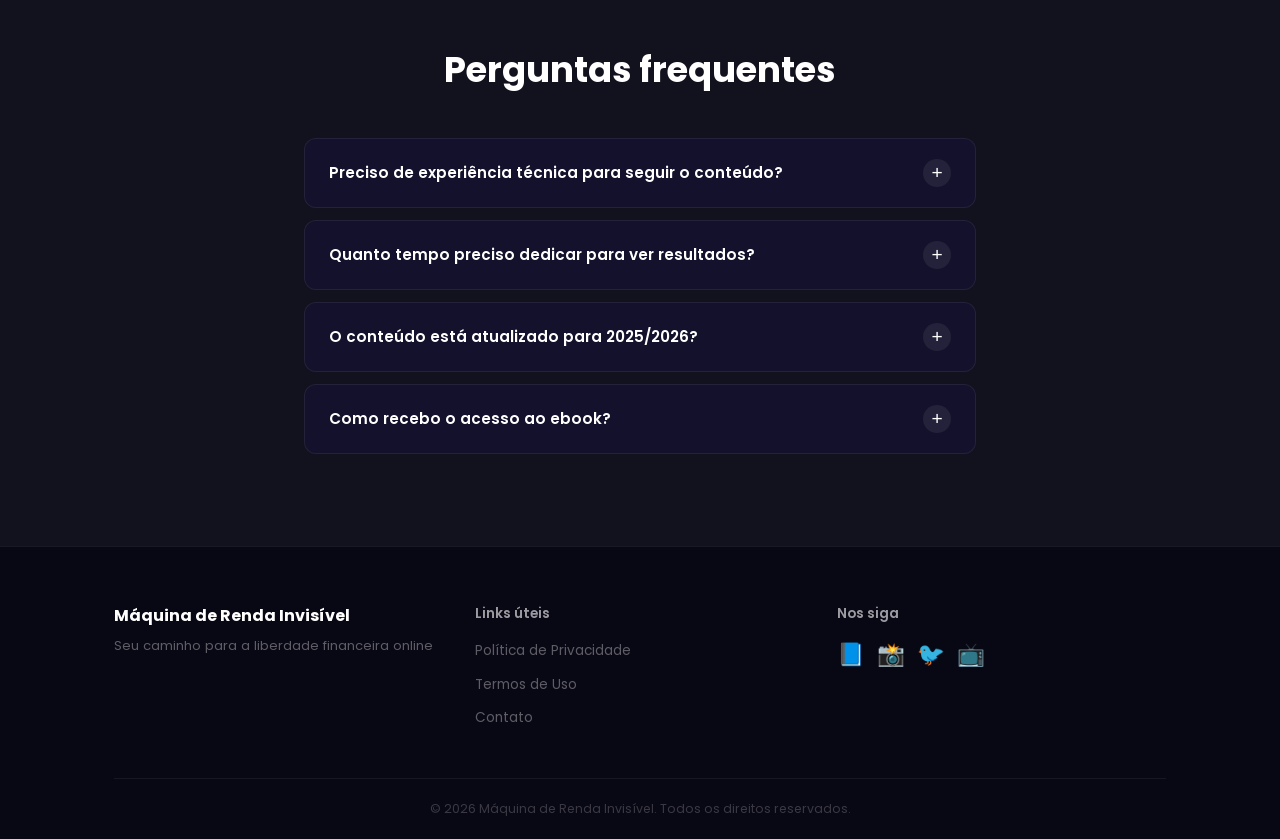
==== commit 1727622d: "Update greeting from 'Hello' to 'Goodbye'" ====
--- a/index.html
+++ b/index.html
@@ -1,301 +1,416 @@
 <!DOCTYPE html>
 <html lang="pt-BR">
 <head>
-    <meta charset="UTF-8">
-    <meta name="viewport" content="width=device-width, initial-scale=1.0">
-    <title>Máquina de Renda Invisível - Ebook que vai transformar sua renda online</title>
-    <link rel="stylesheet" href="style.css">
-    <link rel="preconnect" href="https://fonts.googleapis.com">
-    <link rel="preconnect" href="https://fonts.gstatic.com" crossorigin>
-    <link href="https://fonts.googleapis.com/css2?family=Poppins:wght@300;400;500;600;700&display=swap" rel="stylesheet">
+<meta charset="UTF-8">
+<meta name="viewport" content="width=device-width, initial-scale=1.0">
+<title>Máquina de Renda Invisível - Ebook que vai transformar sua renda online</title>
+<link rel="stylesheet" href="style.css">
+<link rel="preconnect" href="https://fonts.googleapis.com">
+<link rel="preconnect" href="https://fonts.gstatic.com" crossorigin>
+<link href="https://fonts.googleapis.com/css2?family=Poppins:wght@300;400;500;600;700;800&display=swap" rel="stylesheet">
 </head>
 <body>
-    <!-- Header -->
-    <header class="header">
-        <div class="container">
-            <div class="logo-wrapper">
-                <img src="LogoMarca.png" alt="Logo Marca" class="logo-img">
+
+<!-- ═══════════════════════════════════════════
+     HEADER / HERO
+═══════════════════════════════════════════ -->
+<header class="header">
+  <div class="container">
+    <div class="logo-wrapper">
+      <img src="LogoMarca.png" alt="Máquina de Renda Invisível" class="logo-img">
+    </div>
+    <div class="header-content">
+      <div class="header-badge">⚡ Oferta de Lançamento — Por Tempo Limitado</div>
+      <h1>Máquina de<br><span class="headline-gold">Renda Invisível</span></h1>
+      <p class="subtitle">Descubra como usar Inteligência Artificial para ganhar dinheiro online <strong>sem mostrar o rosto</strong>, sem seguidores e sem gravar vídeos.</p>
+      <div class="cta-buttons">
+        <a href="https://pay.cakto.com.br/39knfgu_880418" class="btn-primary">Quero Acessar Agora — R$ 27,90</a>
+        <a href="#benefits" class="btn-secondary">Ver o que está dentro</a>
+      </div>
+      <div class="header-trust">
+        <span>🔒 Compra segura</span>
+        <span>⚡ Acesso imediato</span>
+        <span>↩️ 7 dias de garantia</span>
+      </div>
+    </div>
+  </div>
+</header>
+
+<!-- ═══════════════════════════════════════════
+     PROBLEM
+═══════════════════════════════════════════ -->
+<section class="problem">
+  <div class="container">
+    <h2>Você já se sentiu assim?</h2>
+    <div class="problem-grid">
+      <div class="problem-item">
+        <div class="problem-icon">⏰</div>
+        <h3>Sem tempo</h3>
+        <p>Trabalha duro mas não vê seus esforços se traduzirem em liberdade financeira</p>
+      </div>
+      <div class="problem-item">
+        <div class="problem-icon">💸</div>
+        <h3>Renda limitada</h3>
+        <p>Sua renda depende exclusivamente das horas que você troca por dinheiro</p>
+      </div>
+      <div class="problem-item">
+        <div class="problem-icon">😴</div>
+        <h3>Preocupação constante</h3>
+        <p>Fica acordado pensando em como pagar as contas do próximo mês</p>
+      </div>
+    </div>
+  </div>
+</section>
+
+<!-- ═══════════════════════════════════════════
+     SOLUTION — com mockup real do ebook
+═══════════════════════════════════════════ -->
+<section class="solution">
+  <div class="container">
+    <h2>A solução que você estava procurando</h2>
+    <div class="solution-content">
+
+      <!-- MOCKUP 3D DO EBOOK -->
+      <div class="solution-image">
+        <div class="book-scene">
+          <div class="book-shadow"></div>
+          <div class="book-back"></div>
+          <div class="book-front">
+            <div class="book-spine"></div>
+            <div class="book-cover-content">
+              <div class="book-badge">EBOOK COMPLETO · IA 2025</div>
+              <div class="book-cover-title">MÁQUINA<br>DE<br>RENDA<br><span>INVISÍVEL</span></div>
+              <div class="book-cover-divider"></div>
+              <div class="book-cover-sub">Como Usar IA para Ganhar<br>Online Sem Mostrar o Rosto</div>
+              <div class="book-stars">★★★★★</div>
             </div>
-            <div class="header-content">
-                <h1>Máquina de Renda Invisível</h1>
-                <p class="subtitle">Descubra o sistema passo a passo para gerar renda online 24h por dia, mesmo enquanto você dorme</p>
-                <div class="cta-buttons">
-                    <a href="https://pay.cakto.com.br/39knfgu_880418" class="btn-primary">Quero Acessar Agora - R$ 27,90</a>
-                    <a href="#benefits" class="btn-secondary">Ver o que está dentro</a>
-                </div>
+          </div>
+          <!-- Badge de desconto flutuante -->
+          <div class="book-float-badge">
+            <span class="float-pct">79%</span>
+            <span class="float-off">OFF</span>
+          </div>
+        </div>
+      </div>
+
+      <div class="solution-text">
+        <p>Este não é mais um ebook genérico sobre "fazer dinheiro online". É um sistema testado e comprovado que ensina exatamente como criar fluxos de renda que trabalham para você <strong>24 horas por dia, 7 dias por semana.</strong></p>
+        <p>Imagine acordar e ver notificações de vendas acontecendo enquanto você estava dormindo. Esse é o poder da renda invisível.</p>
+        <div class="solution-checklist">
+          <div class="check-item"><span class="check-icon">✓</span> Sem aparecer em câmera</div>
+          <div class="check-item"><span class="check-icon">✓</span> Sem precisar de seguidores</div>
+          <div class="check-item"><span class="check-icon">✓</span> A IA faz o trabalho por você</div>
+          <div class="check-item"><span class="check-icon">✓</span> Funciona para qualquer pessoa</div>
+        </div>
+        <a href="https://pay.cakto.com.br/39knfgu_880418" class="btn-primary">Quero Começar Hoje</a>
+      </div>
+    </div>
+  </div>
+</section>
+
+<!-- ═══════════════════════════════════════════
+     BENEFITS — grid reformulado (2 colunas, direto)
+═══════════════════════════════════════════ -->
+<section class="benefits" id="benefits">
+  <div class="container">
+    <h2>O que você vai aprender dentro do ebook</h2>
+    <p class="section-sub">6 módulos principais + 6 bônus exclusivos — tudo em passo a passo executável</p>
+    <div class="benefits-grid">
+
+      <div class="benefit-card">
+        <div class="benefit-icon-wrap" style="background: rgba(239,159,39,0.12);">
+          <span class="benefit-icon">🎯</span>
+        </div>
+        <div class="benefit-body">
+          <h3>Nicho Lucrativo</h3>
+          <p>Como encontrar e validar nichos rentáveis com baixa concorrência e alto potencial de lucro — sem gastar dinheiro para testar</p>
+        </div>
+      </div>
+
+      <div class="benefit-card">
+        <div class="benefit-icon-wrap" style="background: rgba(63,52,137,0.12);">
+          <span class="benefit-icon">⚙️</span>
+        </div>
+        <div class="benefit-body">
+          <h3>Sistema de Automação</h3>
+          <p>Passo a passo para configurar funis de vendas que trabalham enquanto você dorme — do zero, sem conhecimento técnico</p>
+        </div>
+      </div>
+
+      <div class="benefit-card">
+        <div class="benefit-icon-wrap" style="background: rgba(29,158,117,0.12);">
+          <span class="benefit-icon">📱</span>
+        </div>
+        <div class="benefit-body">
+          <h3>Tráfego Orgânico</h3>
+          <p>Métodos comprovados para atrair visitantes qualificados sem gastar com anúncios — usando IA para criar conteúdo em escala</p>
+        </div>
+      </div>
+
+      <div class="benefit-card">
+        <div class="benefit-icon-wrap" style="background: rgba(200,20,20,0.10);">
+          <span class="benefit-icon">💰</span>
+        </div>
+        <div class="benefit-body">
+          <h3>Múltiplas Fontes de Renda</h3>
+          <p>Como diversificar com diferentes modelos de negócio online rodando simultaneamente — sem se perder tentando fazer tudo ao mesmo tempo</p>
+        </div>
+      </div>
+
+      <div class="benefit-card">
+        <div class="benefit-icon-wrap" style="background: rgba(63,52,137,0.12);">
+          <span class="benefit-icon">📈</span>
+        </div>
+        <div class="benefit-body">
+          <h3>Escalabilidade</h3>
+          <p>Como aumentar seus ganhos proporcionalmente sem aumentar seu tempo de trabalho — as 3 alavancas do empreendedor anônimo</p>
+        </div>
+      </div>
+
+      <div class="benefit-card">
+        <div class="benefit-icon-wrap" style="background: rgba(29,158,117,0.12);">
+          <span class="benefit-icon">📊</span>
+        </div>
+        <div class="benefit-body">
+          <h3>Análise e Otimização</h3>
+          <p>Métricas essenciais para monitorar e melhorar continuamente seus resultados — sem planilhas complexas</p>
+        </div>
+      </div>
+
+    </div>
+  </div>
+</section>
+
+<!-- ═══════════════════════════════════════════
+     AUTHOR — moldura de credibilidade
+═══════════════════════════════════════════ -->
+<section class="author">
+  <div class="container">
+    <div class="author-content">
+
+      <!-- MOLDURA DE CREDIBILIDADE -->
+      <div class="author-image">
+        <div class="author-frame">
+          <div class="author-frame-inner">
+            <img src="https://via.placeholder.com/300x300/1A1640/FFFFFF?text=Ewertton" alt="Ewertton Oliveira" class="author-photo">
+          </div>
+          <div class="author-frame-badge">
+            <span class="frame-badge-icon">✓</span>
+            <span class="frame-badge-txt">Autor Verificado</span>
+          </div>
+          <div class="author-frame-stat">
+            <div class="frame-stat-item">
+              <strong>3+</strong>
+              <span>anos de experiência</span>
             </div>
-        </div>
-    </header>
-
-    <!-- Problem -->
-    <section class="problem">
-        <div class="container">
-            <h2>Você já se sentiu assim?</h2>
-            <div class="problem-grid">
-                <div class="problem-item">
-                    <div class="problem-icon">⏰</div>
-                    <h3>Falta de tempo</h3>
-                    <p>Você trabalha duro mas não vê seus esforços se traduzirem em liberdade financeira</p>
-                </div>
-                <div class="problem-item">
-                    <div class="problem-icon">💸</div>
-                    <h3>Renda limitada</h3>
-                    <p>Sua renda depende exclusivamente das horas que você troca por dinheiro</p>
-                </div>
-                <div class="problem-item">
-                    <div class="problem-icon">😴</div>
-                    <h3>Preocupação constante</h3>
-                    <p>Você fica acordado pensando em como pagar as contas do próximo mês</p>
-                </div>
+            <div class="frame-stat-div"></div>
+            <div class="frame-stat-item">
+              <strong>100+</strong>
+              <span>alunos ativos</span>
             </div>
-        </div>
-    </section>
-
-    <!-- Solution -->
-    <section class="solution">
-        <div class="container">
-            <h2>A solução que você estava procurando</h2>
-            <div class="solution-content">
-                <div class="solution-image">
-                    <div class="ebook-mockup">
-                        <div class="ebook-cover">
-                            <h3>Máquina de<br>Renda Invisível</h3>
-                            <p>O sistema completo para<br>renda online automática</p>
-                        </div>
-                    </div>
-                </div>
-                <div class="solution-text">
-                    <p>Este não é mais um ebook genérico sobre "fazer dinheiro online". É um sistema testado e comprovado que ensina exatamente como criar fluxos de renda que trabalham para você 24 horas por dia, 7 dias por semana.</p>
-                    <p>Imagine acordar e ver notificações de vendas acontecendo enquanto você estava dormindo. Esse é o poder da renda invisível.</p>
-                    <a href="https://pay.cakto.com.br/39knfgu_880418" class="btn-primary">Quero Começar Hoje</a>
-                </div>
-            </div>
-        </div>
-    </section>
-
-    <!-- Benefits -->
-    <section class="benefits" id="benefits">
-        <div class="container">
-            <h2>O que você vai aprender dentro do ebook</h2>
-            <div class="benefits-grid">
-                <div class="benefit-card">
-                    <div class="benefit-icon">🎯</div>
-                    <h3>Nicho Lucrativo</h3>
-                    <p>Como encontrar e validar nichos rentáveis com baixo competition e alto potencial de lucro</p>
-                </div>
-                <div class="benefit-card">
-                    <div class="benefit-icon">🔧</div>
-                    <h3>Sistema de Automação</h3>
-                    <p>Passo a passo para configurar funis de vendas que trabalham enquanto você dorme</p>
-                </div>
-                <div class="benefit-card">
-                    <div class="benefit-icon">📱</div>
-                    <h3>Tráfego Orgânico</h3>
-                    <métodos comprovados para atrair visitantes qualificados sem gastar com anúncios
-                </div>
-                <div class="benefit-card">
-                    <div class="benefit-icon">💰</div>
-                    <h3>Múltiplas Fontes de Renda</h3>
-                    <p>Diversifique sua renda com diferentes modelos de negócio online</p>
-                </div>
-                <div class="benefit-card">
-                    <div class="benefit-icon">⚙️</div>
-                    <h3>Escalabilidade</h3>
-                    <p>Como aumentar seus ganhos proporcionalmente sem aumentar seu tempo de trabalho</p>
-                </div>
-                <div class="benefit-card">
-                    <div class="benefit-icon">📊</div>
-                    <h3>Análise e Otimização</h3>
-                    <p>Métricas essenciais para monitorar e melhorar continuamente seus resultados</p>
-                </div>
-            </div>
-        </div>
-    </section>
-
-    <!-- About Author -->
-    <section class="author">
-        <div class="container">
-            <div class="author-content">
-                <div class="author-image">
-                    <div class="author-placeholder">
-                        <img src="https://via.placeholder.com/300x300" autor="Autor do Ebook">
-                    </div>
-                </div>
-                <div class="author-text">
-                    <h2>Conheça o autor</h2>
-                    <p>Olá, eu sou Ewertton Oliveira, e há mais de 3 anos estou ajudando pessoas exatamente como você a criar sistemas de renda online que realmente funcionam.</p>
-                    <p>Depois de anos testando diferentes estratégias (e cometendo muitos erros), desenvolvi o sistema que compartilho neste ebook - o mesmo sistema que me permitiu sair do emprego tradicional e viver de renda online.</p>
-                    <p>O que você vai aprender aqui não é teoria. É um plano de ação testado no mundo real, com resultados comprovados por dezenas de alunos que já aplicaram essas mesmas técnicas.</p>
-                </div>
-            </div>
-        </div>
-    </section>
-
-    <!-- Testimonials -->
-    <section class="testimonials">
-        <div class="container">
-            <h2>O que os leitores estão dizendo</h2>
-            <div class="testimonials-grid">
-                <div class="testimonial-card">
-                    <p class="testimonial-text">"Antes desse ebook, eu estava preso no ciclo de trabalhar mais para ganhar pouco. Depois de aplicar as estratégias do capítulo 3, consegui minha primeira venda automática enquanto dormia. Muito obrigado!"</p>
-                    <div class="testimonial-author">
-                        <div class="author-avatar">
-                            <img src="https://via.placeholder.com/50x50" alt="João Silva">
-                        </div>
-                        <div class="author-info">
-                            <h4>João Silva</h4>
-                            <p>Empreendedor Digital</p>
-                        </div>
-                    </div>
-                </div>
-                <div class="testimonial-card">
-                    <p class="testimonial-text">"O que mais me impressionou foi a praticidade. O autor não fala em teoria abstrata, mas dá passos concretos que qualquer pessoa pode seguir, mesmo sem experiência técnica."</p>
-                    <div class="testimonial-author">
-                        <div class="author-avatar">
-                            <img src="https://via.placeholder.com/50x50" alt="Maria Oliveira">
-                        </div>
-                        <div class="author-info">
-                            <h4>Maria Oliveira</h4>
-                            <p>Marketing Afiliado</p>
-                        </div>
-                    </div>
-                </div>
-                <div class="testimonial-card">
-                    <p class="testimonial-text">"Em menos de 30 dias seguindo o plano de ação, eu já tinha recuperado o investimento no ebook e começado a lucrar de verdade. Recomendo para quem está sério sobre mudar de vida."</p>
-                    <div class="testimonial-author">
-                        <div class="author-avatar">
-                            <img src="https://via.placeholder.com/50x50" alt="Carlos Santos">
-                        </div>
-                        <div class="author-info">
-                            <h4>Carlos Santos</h4>
-                            <p>Consultor Online</p>
-                        </div>
-                    </div>
-                </div>
-            </div>
-        </div>
-    </section>
-
-    <!-- Pricing -->
-    <section class="pricing" id="buy">
-        <div class="container">
-            <h2>Investimento especial de lançamento</h2>
-            <p class="pricing-subtitle">Por tempo limitado, leve o sistema completo por um valor especial</p>
-            <div class="pricing-card">
-                <div class="pricing-header">
-                    <h3>Máquina de Renda Invisível</h3>
-                    <p class="original-price">De: R$ 49,90</p>
-                    <p class="final-price">Por: R$ 27,90</p>
-                    <p class="price-saving">Você economiza R$ 22,00 (44% OFF)</p>
-                </div>
-                <div class="pricing-features">
-                    <ul>
-                        <li>✅ Ebook completo com 6 capítulos</li>
-                        <li>✅ Atualizações gratuitas por vida</li>
-                        <li>✅ Suporte prioritário por email</li>
-                    </ul>
-                </div>
-                <div class="pricing-guarantee">
-                    <div class="guarantee-icon">🛡️</div>
-                    <h3>Garantia incondicional de 7 dias</h3>
-                    <p>Se por qualquer motivo você não estiver satisfeito com o ebook, basta nos enviar um email dentro de 7 dias que devolvemos 100% do seu investimento, sem perguntas.</p>
-                </div>
-                <a href="#" class="btn-primary btn-large">Sim! Quero meu acesso agora</a>
-                <p class="pricing-note">Oferta limitada - este preço especial pode acabar a qualquer momento</p>
-            </div>
-        </div>
-    </section>
-
-    <!-- FAQ -->
-    <section class="faq">
-        <div class="container">
-            <h2>Perguntas frequentes</h2>
-            <div class="faq-item">
-                <div class="faq-question">
-                    <h3>Preciso de experiência técnica para seguir o conteúdo?</h3>
-                    <button class="faq-toggle">+</button>
-                </div>
-                <div class="faq-answer">
-                    <p>Não! O ebook foi escrito pensando em iniciantes completos. Todos os passos são explicados de forma simples e direta, sem jargões técnicos desnecessários.</p>
-                </div>
-            </div>
-            <div class="faq-item">
-                <div class="faq-question">
-                    <h3>Quanto tempo preciso dedicar para ver resultados?</h3>
-                    <button class="faq-toggle">+</button>
-                </div>
-                <div class="faq-answer">
-                    <p>Isso varia de pessoa para pessoa, mas muitos alunos relatam ver os primeiros resultados em 2-4 semanas seguindo o plano de ação. O importante é a consistência na aplicação das estratégias.</p>
-                </div>
-            </div>
-            <div class="faq-item">
-                <div class="faq-question">
-                    <h3>O conteúdo está atualizado para 2026?</h3>
-                    <button class="faq-toggle">+</button>
-                </div>
-                <div class="faq-answer">
-                    <p>Sim! O ebook foi revisado e atualizado em abril de 2026 com as últimas estratégias que estão funcionando neste momento no mercado online.</p>
-                </div>
-            </div>
-            <div class="faq-item">
-                <div class="faq-question">
-                    <h3>Como recebo o acesso ao ebook?</h3>
-                    <button class="faq-toggle">+</button>
-                </div>
-                <div class="faq-answer">
-                    <p>Após a confirmação do pagamento, você receberá imediatamente um email com link de download para acessar o ebook em formato PDF, além dos bônus inclusos.</p>
-                </div>
-            </div>
-        </div>
-    </section>
-
-    <!-- Footer -->
-    <footer class="footer">
-        <div class="container">
-            <div class="footer-content">
-                <div class="footer-logo">
-                    <h3>Máquina de Renda Invisível</h3>
-                    <p>Seu caminho para a liberdade financeira online</p>
-                </div>
-                <div class="footer-links">
-                    <h4>Links úteis</h4>
-                    <ul>
-                        <li><a href="#">Política de Privacidade</a></li>
-                        <li><a href="#">Termos de Uso</a></li>
-                        <li><a href="contato.html">Contato</a></li>
-                    </ul>
-                </div>
-                <div class="footer-social">
-                    <h4>Nos siga</h4>
-                    <div class="social-icons">
-                        <a href="#" class="social-icon">📘</a>
-                        <a href="https://www.instagram.com/ewertton.slv1/" class="social-icon">📸</a>
-                        <a href="#" class="social-icon">🐦</a>
-                        <a href="#" class="social-icon">📺</a>
-                    </div>
-                </div>
-            </div>
-            <div class="footer-bottom">
-                <p>&copy; 2026 Máquina de Renda Invisível. Todos os direitos reservados.</p>
-            </div>
-        </div>
-    </footer>
-
-    <script>
-        // Simple FAQ toggle functionality
-        document.querySelectorAll('.faq-question').forEach(item => {
-            item.addEventListener('click', () => {
-                const answer = item.nextElementSibling;
-                const icon = item.querySelector('.faq-toggle');
-
-                answer.classList.toggle('active');
-                if (answer.classList.contains('active')) {
-                    icon.textContent = '-';
-                } else {
-                    icon.textContent = '+';
-                }
-            });
-        });
-    </script>
+          </div>
+        </div>
+      </div>
+
+      <div class="author-text">
+        <div class="author-eyebrow">Conheça o autor</div>
+        <h2>Ewertton Oliveira</h2>
+        <p>Há mais de 3 anos ajudando pessoas a criar sistemas de renda online que realmente funcionam — sem precisar aparecer, sem depender de seguidores e sem investimentos altos.</p>
+        <p>Depois de anos testando diferentes estratégias (e cometendo muitos erros), desenvolvi o sistema que compartilho neste ebook — o mesmo que me permitiu sair do modelo tradicional de trabalho e viver de renda digital.</p>
+        <p>O que você vai aprender aqui não é teoria. É um plano de ação testado no mundo real, com resultados comprovados por dezenas de alunos que já aplicaram essas mesmas técnicas.</p>
+        <div class="author-credentials">
+          <div class="credential-item"><span>🏆</span> Especialista em Automação com IA</div>
+          <div class="credential-item"><span>📺</span> Canal no YouTube sobre Finanças Digitais</div>
+          <div class="credential-item"><span>🎓</span> Mentor de empreendedores anônimos</div>
+        </div>
+      </div>
+
+    </div>
+  </div>
+</section>
+
+<!-- ═══════════════════════════════════════════
+     TESTIMONIALS
+═══════════════════════════════════════════ -->
+<section class="testimonials">
+  <div class="container">
+    <h2>O que os leitores estão dizendo</h2>
+    <div class="testimonials-grid">
+
+      <div class="testimonial-card">
+        <div class="testimonial-stars">★★★★★</div>
+        <p class="testimonial-text">"Antes desse ebook, eu estava preso no ciclo de trabalhar mais para ganhar pouco. Depois de aplicar as estratégias do capítulo 3, consegui minha primeira venda automática enquanto dormia."</p>
+        <div class="testimonial-author">
+          <div class="author-avatar">
+            <img src="https://via.placeholder.com/50x50/3C3489/FFFFFF?text=JS" alt="João Silva">
+          </div>
+          <div class="author-info">
+            <h4>João Silva</h4>
+            <p>Empreendedor Digital · São Paulo</p>
+          </div>
+        </div>
+      </div>
+
+      <div class="testimonial-card">
+        <div class="testimonial-stars">★★★★★</div>
+        <p class="testimonial-text">"O que mais me impressionou foi a praticidade. Não é teoria abstrata — são passos concretos que qualquer pessoa pode seguir, mesmo sem experiência técnica."</p>
+        <div class="testimonial-author">
+          <div class="author-avatar">
+            <img src="https://via.placeholder.com/50x50/1D9E75/FFFFFF?text=MO" alt="Maria Oliveira">
+          </div>
+          <div class="author-info">
+            <h4>Maria Oliveira</h4>
+            <p>Criadora de Conteúdo Dark · Curitiba</p>
+          </div>
+        </div>
+      </div>
+
+      <div class="testimonial-card">
+        <div class="testimonial-stars">★★★★★</div>
+        <p class="testimonial-text">"Em menos de 30 dias seguindo o plano de ação, já tinha recuperado o investimento no ebook e começado a lucrar de verdade. Recomendo para quem está sério sobre mudar de vida."</p>
+        <div class="testimonial-author">
+          <div class="author-avatar">
+            <img src="https://via.placeholder.com/50x50/EF9F27/1A1640?text=CS" alt="Carlos Santos">
+          </div>
+          <div class="author-info">
+            <h4>Carlos Santos</h4>
+            <p>Consultor Online · Belo Horizonte</p>
+          </div>
+        </div>
+      </div>
+
+    </div>
+  </div>
+</section>
+
+<!-- ═══════════════════════════════════════════
+     PRICING
+═══════════════════════════════════════════ -->
+<section class="pricing" id="buy">
+  <div class="container">
+    <h2>Investimento especial de lançamento</h2>
+    <p class="pricing-subtitle">Por tempo limitado, leve o sistema completo por um valor especial</p>
+    <div class="pricing-card">
+      <div class="pricing-header">
+        <h3>Máquina de Renda Invisível</h3>
+        <p class="original-price">De: R$ 47,00</p>
+        <p class="final-price">Por: R$ 27,90</p>
+        <p class="price-saving">Você economiza R$ 19,10 (41% OFF)</p>
+      </div>
+      <div class="pricing-features">
+        <ul>
+          <li>✅ Ebook completo com 6 capítulos principais</li>
+          <li>✅ 6 módulos bônus exclusivos</li>
+          <li>✅ +30 ferramentas de IA com passo a passo</li>
+          <li>✅ Acesso vitalício e atualizações gratuitas</li>
+          <li>✅ Suporte por email incluído</li>
+        </ul>
+      </div>
+      <div class="pricing-guarantee">
+        <div class="guarantee-icon">🛡️</div>
+        <h3>Garantia incondicional de 7 dias</h3>
+        <p>Se por qualquer motivo você não estiver satisfeito com o ebook, basta nos enviar um email dentro de 7 dias que devolvemos 100% do seu investimento, sem perguntas.</p>
+      </div>
+      <a href="https://pay.cakto.com.br/39knfgu_880418" class="btn-primary btn-large">Sim! Quero meu acesso agora</a>
+      <p class="pricing-note">🔒 Pagamento seguro · Acesso imediato · Pix · Cartão · Boleto</p>
+    </div>
+  </div>
+</section>
+
+<!-- ═══════════════════════════════════════════
+     FAQ
+═══════════════════════════════════════════ -->
+<section class="faq">
+  <div class="container">
+    <h2>Perguntas frequentes</h2>
+
+    <div class="faq-item">
+      <div class="faq-question">
+        <h3>Preciso de experiência técnica para seguir o conteúdo?</h3>
+        <button class="faq-toggle">+</button>
+      </div>
+      <div class="faq-answer">
+        <p>Não! O ebook foi escrito pensando em iniciantes completos. Todos os passos são explicados de forma simples e direta, sem jargões técnicos desnecessários.</p>
+      </div>
+    </div>
+
+    <div class="faq-item">
+      <div class="faq-question">
+        <h3>Quanto tempo preciso dedicar para ver resultados?</h3>
+        <button class="faq-toggle">+</button>
+      </div>
+      <div class="faq-answer">
+        <p>Muitos alunos relatam ver os primeiros resultados em 2–4 semanas seguindo o plano de ação. O importante é a consistência na aplicação das estratégias.</p>
+      </div>
+    </div>
+
+    <div class="faq-item">
+      <div class="faq-question">
+        <h3>O conteúdo está atualizado para 2025/2026?</h3>
+        <button class="faq-toggle">+</button>
+      </div>
+      <div class="faq-answer">
+        <p>Sim! O ebook foi revisado e atualizado com as últimas estratégias que estão funcionando neste momento no mercado de IA e renda online.</p>
+      </div>
+    </div>
+
+    <div class="faq-item">
+      <div class="faq-question">
+        <h3>Como recebo o acesso ao ebook?</h3>
+        <button class="faq-toggle">+</button>
+      </div>
+      <div class="faq-answer">
+        <p>Após a confirmação do pagamento, você receberá imediatamente acesso à área de membros com todos os módulos, bônus e PDFs para download.</p>
+      </div>
+    </div>
+
+  </div>
+</section>
+
+<!-- ═══════════════════════════════════════════
+     FOOTER
+═══════════════════════════════════════════ -->
+<footer class="footer">
+  <div class="container">
+    <div class="footer-content">
+      <div class="footer-logo">
+        <h3>Máquina de Renda Invisível</h3>
+        <p>Seu caminho para a liberdade financeira online</p>
+      </div>
+      <div class="footer-links">
+        <h4>Links úteis</h4>
+        <ul>
+          <li><a href="#">Política de Privacidade</a></li>
+          <li><a href="#">Termos de Uso</a></li>
+          <li><a href="contato.html">Contato</a></li>
+        </ul>
+      </div>
+      <div class="footer-social">
+        <h4>Nos siga</h4>
+        <div class="social-icons">
+          <a href="#" class="social-icon">📘</a>
+          <a href="https://www.instagram.com/ewertton.slv1/" class="social-icon">📸</a>
+          <a href="#" class="social-icon">🐦</a>
+          <a href="#" class="social-icon">📺</a>
+        </div>
+      </div>
+    </div>
+    <div class="footer-bottom">
+      <p>&copy; 2026 Máquina de Renda Invisível. Todos os direitos reservados.</p>
+    </div>
+  </div>
+</footer>
+
+<script>
+document.querySelectorAll('.faq-question').forEach(item => {
+  item.addEventListener('click', () => {
+    const answer = item.nextElementSibling;
+    const icon = item.querySelector('.faq-toggle');
+    answer.classList.toggle('active');
+    icon.textContent = answer.classList.contains('active') ? '−' : '+';
+  });
+});
+</script>
+
 </body>
 </html>
--- a/style.css
+++ b/style.css
@@ -1,1019 +1,885 @@
-/* Reset and base styles */
-* {
-    margin: 0;
-    padding: 0;
-    box-sizing: border-box;
-}
-
-/* Dark Theme Variables */
+/* ═══════════════════════════════════════════
+   RESET & BASE
+═══════════════════════════════════════════ */
+*, *::before, *::after { margin: 0; padding: 0; box-sizing: border-box; }
+
 :root {
-    --primary-dark: #0f172a;      /* Dark blue/black */
-    --secondary-dark: #1e293b;    /* Slightly lighter */
-    --accent-color: #3b82f6;      /* Blue accent */
-    --accent-hover: #2563eb;      /* Darker blue */
-    --text-primary: #f8fafc;      /* Near white */
-    --text-secondary: #e2e8f0;    /* Light gray */
-    --card-bg: #1e293b;           /* Card background */
-    --card-hover: #334155;        /* Card hover */
-    --border-color: #334155;      /* Borders */
-}
-
-/* Logo Styles */
-.logo-wrapper {
-    text-align: center;
-    margin-bottom: 2px;
-    padding: 10px 0;
-}
+  --purple:     #3C3489;
+  --purple-mid: #7F77DD;
+  --purple-l:   #EEEDFE;
+  --gold:       #EF9F27;
+  --gold-dark:  #BA7517;
+  --teal:       #1D9E75;
+  --dark:       #0D0C1A;
+  --dark-mid:   #1A1640;
+  --dark-card:  #13112B;
+  --gray:       #888780;
+  --gray-l:     #F1EFE8;
+  --white:      #FFFFFF;
+  --red:        #C81414;
+  --font:       'Poppins', sans-serif;
+  --radius:     12px;
+  --shadow:     0 8px 32px rgba(0,0,0,0.35);
+}
+
+html { scroll-behavior: smooth; }
+
+body {
+  font-family: var(--font);
+  background: var(--dark);
+  color: var(--white);
+  line-height: 1.6;
+  -webkit-font-smoothing: antialiased;
+}
+
+.container {
+  max-width: 1100px;
+  margin: 0 auto;
+  padding: 0 24px;
+}
+
+/* ═══════════════════════════════════════════
+   TYPOGRAPHY
+═══════════════════════════════════════════ */
+h2 {
+  font-size: clamp(1.6rem, 3vw, 2.2rem);
+  font-weight: 700;
+  text-align: center;
+  margin-bottom: 12px;
+  color: var(--white);
+}
+
+.section-sub {
+  text-align: center;
+  color: rgba(255,255,255,0.5);
+  font-size: 0.95rem;
+  margin-bottom: 48px;
+}
+
+/* ═══════════════════════════════════════════
+   BUTTONS
+═══════════════════════════════════════════ */
+.btn-primary {
+  display: inline-block;
+  background: linear-gradient(135deg, var(--purple), #26215C);
+  color: var(--white);
+  padding: 16px 32px;
+  border-radius: 50px;
+  font-weight: 700;
+  font-size: 1rem;
+  text-decoration: none;
+  transition: transform .2s, box-shadow .2s;
+  box-shadow: 0 4px 20px rgba(63,52,137,0.5);
+  border: 1px solid rgba(127,119,221,0.3);
+}
+
+.btn-primary:hover {
+  transform: translateY(-2px);
+  box-shadow: 0 8px 28px rgba(63,52,137,0.65);
+}
+
+.btn-secondary {
+  display: inline-block;
+  background: rgba(255,255,255,0.07);
+  color: var(--white);
+  padding: 16px 28px;
+  border-radius: 50px;
+  font-weight: 600;
+  font-size: 0.95rem;
+  text-decoration: none;
+  border: 1px solid rgba(255,255,255,0.2);
+  transition: background .2s;
+}
+
+.btn-secondary:hover { background: rgba(255,255,255,0.13); }
+
+.btn-large { padding: 20px 48px; font-size: 1.1rem; width: 100%; text-align: center; border-radius: 8px; }
+
+/* ═══════════════════════════════════════════
+   HEADER / HERO
+   Fundo estático (sem animação pesada) com
+   gradiente profundo + padrão de pontos sutil
+═══════════════════════════════════════════ */
+.header {
+  background:
+    radial-gradient(ellipse 80% 60% at 10% 40%, rgba(63,52,137,0.45) 0%, transparent 60%),
+    radial-gradient(ellipse 60% 50% at 90% 60%, rgba(239,159,39,0.12) 0%, transparent 60%),
+    var(--dark);
+  padding: 64px 0 72px;
+  position: relative;
+  overflow: hidden;
+}
+
+/* Grade de pontos sutil — sem animação */
+.header::before {
+  content: '';
+  position: absolute;
+  inset: 0;
+  background-image: radial-gradient(circle, rgba(239,159,39,0.07) 1px, transparent 1px);
+  background-size: 28px 28px;
+  pointer-events: none;
+}
+
+/* Linha lateral dourada */
+.header::after {
+  content: '';
+  position: absolute;
+  left: 0; top: 10%; bottom: 10%;
+  width: 3px;
+  background: linear-gradient(180deg, transparent, var(--gold), transparent);
+}
+
+.header .container {
+  position: relative;
+  z-index: 2;
+  display: flex;
+  flex-direction: column;
+  align-items: center;
+  text-align: center;
+  gap: 28px;
+}
+
+.logo-wrapper { margin-bottom: 4px; }
 
 .logo-img {
-    max-width: 30%;
-    height: auto;
-    filter: drop-shadow(0 4px 6px rgba(0, 0, 0, 0.1));
-    transition: transform 0.3s ease;
-    display: block;
-    margin: 0 auto;
-}
-
-.logo-img:hover {
-    transform: scale(1.05);
-}
-
-body {
-    font-family: 'Poppins', sans-serif;
-    line-height: 1.6;
-    color: var(--text-primary);
-    background-color: var(--primary-dark);
-}
-
-.container {
-    width: 90%;
-    max-width: 1200px;
-    margin: 0 auto;
-    padding: 0 20px;
-}
-
-/* Header */
-.header {
-    background: linear-gradient(135deg, var(--primary-dark) 0%, var(--secondary-dark) 100%);
-    color: var(--text-primary);
-    text-align: center;
-    padding: 50px 0 80px;
-    position: relative;
-    overflow: hidden;
-}
-
-.header::before {
-    content: '';
-    position: absolute;
-    top: -50%;
-    left: -50%;
-    width: 200%;
-    height: 200%;
-    background: radial-gradient(circle, rgba(59, 130, 246, 0.1) 0%, transparent 70%);
-    animation: float 6s ease-in-out infinite;
-}
-
-@keyframes float {
-    0% { transform: translate(0, 0) rotate(0deg); }
-    50% { transform: translate(30px, 30px) rotate(180deg); }
-    100% { transform: translate(0, 0) rotate(360deg); }
-}
-
-.header-content {
-    position: relative;
-    z-index: 2;
-}
-
-.header-content h1 {
-    font-size: clamp(2rem, 8vw, 3.5rem);
-    margin-bottom: 20px;
-    font-weight: 700;
-    text-shadow: 0 2px 4px rgba(0,0,0,0.3);
-    background: linear-gradient(to right, var(--accent-color), #8b5cf6);
-    -webkit-background-clip: text;
-    -webkit-text-fill-color: transparent;
-    background-clip: text;
-}
-
-.header-content .subtitle {
-    font-size: clamp(1.2rem, 4vw, 1.5rem);
-    margin-bottom: 50px;
-    opacity: 0.9;
-    max-width: 800px;
-    margin-left: auto;
-    margin-right: auto;
-    color: var(--text-secondary);
-}
+  height: 80px;
+  width: auto;
+  filter: drop-shadow(0 4px 12px rgba(0,0,0,0.4));
+}
+
+.header-badge {
+  display: inline-flex;
+  align-items: center;
+  gap: 8px;
+  background: rgba(239,159,39,0.12);
+  border: 1px solid rgba(239,159,39,0.35);
+  border-radius: 100px;
+  padding: 7px 18px;
+  font-size: 0.82rem;
+  font-weight: 600;
+  color: var(--gold);
+  letter-spacing: 0.5px;
+  margin-bottom: 4px;
+}
+
+.header h1 {
+  font-size: clamp(2.4rem, 6vw, 3.8rem);
+  font-weight: 800;
+  line-height: 1.05;
+  color: var(--white);
+  text-align: center;
+}
+
+.headline-gold { color: var(--gold); }
+
+.subtitle {
+  font-size: clamp(1rem, 2vw, 1.2rem);
+  color: rgba(255,255,255,0.65);
+  max-width: 580px;
+  line-height: 1.6;
+}
+
+.subtitle strong { color: var(--white); }
 
 .cta-buttons {
-    display: flex;
-    flex-wrap: wrap;
-    justify-content: center;
-    gap: 15px;
-}
-
-.btn-primary, .btn-secondary {
-    display: inline-block;
-    padding: 15px 30px;
-    border-radius: 50px;
-    text-decoration: none;
-    font-weight: 600;
-    transition: all 0.3s ease;
-    border: none;
-    cursor: pointer;
-    font-size: 1.1rem;
-    font-family: inherit;
-}
-
-.btn-primary {
-    background: linear-gradient(to right, var(--accent-color), #8b5cf6);
-    color: white;
-    box-shadow: 0 4px 15px rgba(59, 130, 246, 0.4);
-    border: none;
-}
-
-.btn-primary:hover {
-    transform: translateY(-3px);
-    box-shadow: 0 6px 20px rgba(59, 130, 246, 0.6);
-    background: linear-gradient(to right, var(--accent-hover), #7c3aed);
-}
-
-.btn-secondary {
-    background: var(--secondary-dark);
-    color: var(--text-primary);
-    border: 2px solid var(--border-color);
-    box-shadow: 0 4px 15px rgba(0,0,0,0.2);
-}
-
-.btn-secondary:hover {
-    background: var(--card-hover);
-    transform: translateY(-3px);
-    box-shadow: 0 6px 20px rgba(0,0,0,0.3);
-}
-
-/* Problem section */
+  display: flex;
+  gap: 14px;
+  flex-wrap: wrap;
+  justify-content: center;
+}
+
+.header-trust {
+  display: flex;
+  gap: 24px;
+  flex-wrap: wrap;
+  justify-content: center;
+  font-size: 0.82rem;
+  color: rgba(255,255,255,0.4);
+}
+
+/* ═══════════════════════════════════════════
+   PROBLEM
+═══════════════════════════════════════════ */
 .problem {
-    background: var(--secondary-dark);
-    padding: 80px 0;
-    text-align: center;
-}
-
-.problem h2 {
-    font-size: clamp(2rem, 6vw, 2.5rem);
-    margin-bottom: 50px;
-    color: var(--text-primary);
+  background: rgba(255,255,255,0.02);
+  border-top: 1px solid rgba(255,255,255,0.05);
+  border-bottom: 1px solid rgba(255,255,255,0.05);
+  padding: 72px 0;
 }
 
 .problem-grid {
-    display: grid;
-    grid-template-columns: repeat(auto-fit, minmax(280px, 1fr));
-    gap: 30px;
+  display: grid;
+  grid-template-columns: repeat(auto-fit, minmax(240px, 1fr));
+  gap: 24px;
+  margin-top: 40px;
 }
 
 .problem-item {
-    background: var(--card-bg);
-    padding: 30px;
-    border-radius: 15px;
-    transition: transform 0.3s ease, box-shadow 0.3s ease;
-    border: 1px solid var(--border-color);
-}
-
-.problem-item:hover {
-    transform: translateY(-10px);
-    box-shadow: 0 10px 30px rgba(0,0,0,0.2);
-}
-
-.problem-icon {
-    font-size: 2.5rem;
-    margin-bottom: 20px;
-    color: var(--accent-color);
-}
+  background: rgba(255,255,255,0.03);
+  border: 1px solid rgba(255,255,255,0.07);
+  border-radius: var(--radius);
+  padding: 28px 24px;
+  text-align: center;
+  transition: border-color .2s;
+}
+
+.problem-item:hover { border-color: rgba(200,20,20,0.35); }
+
+.problem-icon { font-size: 2rem; margin-bottom: 12px; }
 
 .problem-item h3 {
-    font-size: 1.4rem;
-    margin-bottom: 15px;
-    color: var(--text-primary);
-}
-
-/* Solution section */
-.solution {
-    background: var(--primary-dark);
-    padding: 100px 0;
-}
-
-.solution h2 {
-    text-align: center;
-    font-size: clamp(2rem, 6vw, 2.5rem);
-    margin-bottom: 60px;
-    color: var(--text-primary);
-}
+  font-size: 1rem;
+  font-weight: 700;
+  color: var(--white);
+  margin-bottom: 8px;
+  text-align: center;
+}
+
+.problem-item p { font-size: 0.9rem; color: rgba(255,255,255,0.5); }
+
+/* ═══════════════════════════════════════════
+   SOLUTION — mockup 3D do ebook
+═══════════════════════════════════════════ */
+.solution { padding: 80px 0; }
 
 .solution-content {
-    display: grid;
-    grid-template-columns: repeat(auto-fit, minmax(350px, 1fr));
-    gap: 50px;
-    align-items: center;
-}
-
-.solution-image {
-    text-align: center;
-}
-
-.ebook-mockup {
-    width: 80%;
-    max-width: 280px;
-    height: auto;
-    aspect-ratio: 280/380;
-    perspective: 1000px;
-    margin: 0 auto;
-}
-
-.ebook-cover {
-    position: relative;
-    width: 100%;
-    height: 100%;
-    transform-style: preserve-3d;
-    transition: transform 0.5s;
-}
-
-.ebook-cover:hover {
-    transform: rotateY(10deg);
-}
-
-.ebook-cover::before,
-.ebook-cover::after {
-    content: "";
-    position: absolute;
-    width: 100%;
-    height: 100%;
-}
-
-.ebook-cover::before {
-    background: linear-gradient(135deg, var(--accent-color), #8b5cf6);
-    border-radius: 15px;
-    box-shadow: 0 10px 30px rgba(59, 130, 246, 0.3);
-}
-
-.ebook-cover::after {
-    background: linear-gradient(to right, #ec4899, #8b5cf6);
-    border-radius: 15px;
-    transform: rotateY(-15deg) translateX(-10px);
-    box-shadow: -5px 5px 15px rgba(236, 72, 153, 0.3);
-}
-
-.ebook-cover h3 {
-    position: absolute;
-    top: 50%;
-    left: 50%;
-    transform: translate(-50%, -50%);
-    text-align: center;
-    color: white;
-    font-size: 1.4rem;
-    font-weight: 600;
-    line-height: 1.3;
-    padding: 0 20px;
-    background: rgba(0,0,0,0.5);
-    border-radius: 10px;
-}
-
-.ebook-cover p {
-    position: absolute;
-    bottom: 20px;
-    left: 50%;
-    transform: translateX(-50%);
-    color: white;
-    font-size: 0.9rem;
-    text-align: center;
-    padding: 0 15px;
-    background: rgba(0,0,0,0.5);
-    border-radius: 10px;
-}
-
-.solution-text h3 {
-    font-size: 1.8rem;
-    margin-bottom: 20px;
-    color: var(--text-primary);
-}
-
+  display: grid;
+  grid-template-columns: 1fr 1fr;
+  gap: 64px;
+  align-items: center;
+  margin-top: 48px;
+}
+
+/* BOOK SCENE */
+.book-scene {
+  position: relative;
+  width: 240px;
+  height: 320px;
+  margin: 0 auto;
+}
+
+.book-shadow {
+  position: absolute;
+  bottom: -16px;
+  left: 50%;
+  transform: translateX(-50%);
+  width: 200px;
+  height: 20px;
+  background: rgba(0,0,0,0.5);
+  border-radius: 50%;
+  filter: blur(10px);
+}
+
+.book-back {
+  position: absolute;
+  left: 14px;
+  top: 14px;
+  width: 220px;
+  height: 300px;
+  background: rgba(255,255,255,0.04);
+  border-radius: 2px 12px 12px 2px;
+  border: 0.5px solid rgba(255,255,255,0.08);
+}
+
+.book-front {
+  position: absolute;
+  left: 0; top: 0;
+  width: 220px;
+  height: 300px;
+  background: linear-gradient(145deg, #3C3489 0%, #26215C 65%, #1A1640 100%);
+  border-radius: 2px 12px 12px 2px;
+  border: 0.5px solid rgba(239,159,39,0.4);
+  box-shadow:
+    10px 14px 40px rgba(0,0,0,0.65),
+    0 0 40px rgba(63,52,137,0.2);
+  display: flex;
+  flex-direction: column;
+  align-items: center;
+  justify-content: center;
+  text-align: center;
+  padding: 24px 18px;
+  overflow: hidden;
+}
+
+.book-spine {
+  position: absolute;
+  left: 0; top: 0; bottom: 0;
+  width: 10px;
+  background: linear-gradient(180deg, var(--gold), var(--gold-dark));
+  border-radius: 2px 0 0 2px;
+  box-shadow: 0 0 12px rgba(239,159,39,0.4);
+}
+
+.book-cover-content {
+  padding-left: 8px;
+  display: flex;
+  flex-direction: column;
+  align-items: center;
+  gap: 0;
+}
+
+.book-badge {
+  font-size: 7px;
+  font-weight: 700;
+  letter-spacing: 1.5px;
+  color: var(--gold);
+  text-transform: uppercase;
+  margin-bottom: 10px;
+}
+
+.book-cover-title {
+  font-size: 28px;
+  font-weight: 800;
+  line-height: 1.05;
+  color: var(--white);
+  letter-spacing: 0.5px;
+}
+
+.book-cover-title span { color: var(--gold); }
+
+.book-cover-divider {
+  width: 48px;
+  height: 2px;
+  background: linear-gradient(90deg, var(--gold), var(--gold-dark));
+  border-radius: 2px;
+  margin: 10px auto;
+}
+
+.book-cover-sub {
+  font-size: 8.5px;
+  color: rgba(255,255,255,0.45);
+  line-height: 1.5;
+}
+
+.book-stars {
+  color: var(--gold);
+  font-size: 12px;
+  letter-spacing: 2px;
+  margin-top: 10px;
+}
+
+/* Badge flutuante */
+.book-float-badge {
+  position: absolute;
+  top: -14px;
+  right: -14px;
+  width: 72px;
+  height: 72px;
+  border-radius: 50%;
+  background: var(--red);
+  box-shadow: 0 0 20px rgba(200,20,20,0.6);
+  display: flex;
+  flex-direction: column;
+  align-items: center;
+  justify-content: center;
+  text-align: center;
+  z-index: 10;
+}
+
+.float-pct {
+  font-size: 22px;
+  font-weight: 800;
+  color: var(--white);
+  line-height: 1;
+}
+
+.float-off {
+  font-size: 10px;
+  font-weight: 700;
+  color: rgba(255,255,255,0.85);
+  letter-spacing: 1px;
+}
+
+/* Solution text */
 .solution-text p {
-    margin-bottom: 25px;
-    font-size: 1.1rem;
-    color: var(--text-secondary);
-}
-
-/* Benefits section */
+  color: rgba(255,255,255,0.7);
+  margin-bottom: 16px;
+  font-size: 1rem;
+  line-height: 1.7;
+}
+
+.solution-text strong { color: var(--white); }
+
+.solution-checklist {
+  display: flex;
+  flex-direction: column;
+  gap: 10px;
+  margin: 20px 0 28px;
+}
+
+.check-item {
+  display: flex;
+  align-items: center;
+  gap: 10px;
+  font-size: 0.95rem;
+  color: rgba(255,255,255,0.8);
+}
+
+.check-icon {
+  width: 22px;
+  height: 22px;
+  border-radius: 50%;
+  background: rgba(29,158,117,0.15);
+  border: 1px solid rgba(29,158,117,0.4);
+  color: var(--teal);
+  font-weight: 700;
+  font-size: 12px;
+  display: flex;
+  align-items: center;
+  justify-content: center;
+  flex-shrink: 0;
+}
+
+/* ═══════════════════════════════════════════
+   BENEFITS — 2 colunas, compacto e direto
+═══════════════════════════════════════════ */
 .benefits {
-    background: var(--secondary-dark);
-    padding: 100px 0;
-}
-
-.benefits h2 {
-    text-align: center;
-    font-size: clamp(2rem, 6vw, 2.5rem);
-    margin-bottom: 60px;
-    color: var(--text-primary);
+  background: rgba(255,255,255,0.02);
+  border-top: 1px solid rgba(255,255,255,0.05);
+  border-bottom: 1px solid rgba(255,255,255,0.05);
+  padding: 80px 0;
 }
 
 .benefits-grid {
-    display: grid;
-    grid-template-columns: repeat(auto-fit, minmax(280px, 1fr));
-    gap: 30px;
+  display: grid;
+  grid-template-columns: repeat(2, 1fr);
+  gap: 16px;
+  margin-top: 8px;
 }
 
 .benefit-card {
-    background: var(--card-bg);
-    padding: 30px;
-    border-radius: 15px;
-    text-align: center;
-    transition: transform 0.3s ease, box-shadow 0.3s ease;
-    border: 1px solid var(--border-color);
+  display: flex;
+  align-items: flex-start;
+  gap: 16px;
+  background: var(--dark-card);
+  border: 1px solid rgba(255,255,255,0.07);
+  border-radius: var(--radius);
+  padding: 22px 20px;
+  transition: border-color .2s, transform .2s;
 }
 
 .benefit-card:hover {
-    transform: translateY(-10px);
-    box-shadow: 0 10px 30px rgba(0,0,0,0.2);
-}
-
-.benefit-icon {
-    font-size: 2.5rem;
-    margin-bottom: 20px;
-    display: block;
-    color: var(--accent-color);
-}
-
-.benefit-card h3 {
-    font-size: 1.4rem;
-    margin-bottom: 15px;
-    color: var(--text-primary);
-}
-
-.benefit-card p {
-    color: var(--text-secondary);
-    line-height: 1.6;
-}
-
-/* About Author section */
-.author {
-    background: var(--primary-dark);
-    padding: 100px 0;
-}
-
-.author h2 {
-    text-align: center;
-    font-size: clamp(2rem, 6vw, 2.5rem);
-    margin-bottom: 50px;
-    color: var(--text-primary);
-}
+  border-color: rgba(127,119,221,0.4);
+  transform: translateY(-2px);
+}
+
+.benefit-icon-wrap {
+  width: 44px;
+  height: 44px;
+  border-radius: 10px;
+  display: flex;
+  align-items: center;
+  justify-content: center;
+  flex-shrink: 0;
+}
+
+.benefit-icon { font-size: 1.4rem; }
+
+.benefit-body h3 {
+  font-size: 0.95rem;
+  font-weight: 700;
+  color: var(--white);
+  margin-bottom: 6px;
+  text-align: left;
+}
+
+.benefit-body p {
+  font-size: 0.85rem;
+  color: rgba(255,255,255,0.5);
+  line-height: 1.55;
+}
+
+/* ═══════════════════════════════════════════
+   AUTHOR — moldura de credibilidade
+═══════════════════════════════════════════ */
+.author { padding: 80px 0; }
 
 .author-content {
-    display: grid;
-    grid-template-columns: repeat(auto-fit, minmax(350px, 1fr));
-    gap: 50px;
-    align-items: center;
-}
-
-.author-image {
-    text-align: center;
-}
-
-.author-placeholder {
-    width: 80%;
-    max-width: 280px;
-    height: 0;
-    padding-bottom: 80%; /* Maintains 1:1 aspect ratio */
-    border-radius: 50%;
-    overflow: hidden;
-    margin: 0 auto;
-    box-shadow: 0 10px 30px rgba(0,0,0,0.2);
-    border: 5px solid var(--accent-color);
-    background: var(--card-bg);
-    position: relative;
-}
-.author-placeholder img {
-    position: absolute;
-    top: 0;
-    left: 0;
-    width: 100%;
-    height: 100%;
-    object-fit: cover;
-    border-radius: 50%;
-}
-
-.author-placeholder img {
-    width: 100%;
-    height: 100%;
-    object-fit: cover;
-    border-radius: 50%;
-}
-
-.author-text h3 {
-    font-size: 1.8rem;
-    margin-bottom: 20px;
-    color: var(--text-primary);
+  display: grid;
+  grid-template-columns: auto 1fr;
+  gap: 60px;
+  align-items: center;
+}
+
+/* Frame */
+.author-frame {
+  display: flex;
+  flex-direction: column;
+  align-items: center;
+  gap: 14px;
+  width: 240px;
+}
+
+.author-frame-inner {
+  width: 200px;
+  height: 200px;
+  border-radius: 50%;
+  padding: 4px;
+  background: linear-gradient(135deg, var(--purple), var(--gold));
+  box-shadow: 0 0 32px rgba(63,52,137,0.4), 0 0 64px rgba(239,159,39,0.12);
+}
+
+.author-photo {
+  width: 100%;
+  height: 100%;
+  border-radius: 50%;
+  object-fit: cover;
+  display: block;
+  border: 3px solid var(--dark-mid);
+}
+
+.author-frame-badge {
+  display: flex;
+  align-items: center;
+  gap: 7px;
+  background: rgba(29,158,117,0.12);
+  border: 1px solid rgba(29,158,117,0.35);
+  border-radius: 100px;
+  padding: 6px 14px;
+}
+
+.frame-badge-icon {
+  width: 18px;
+  height: 18px;
+  border-radius: 50%;
+  background: var(--teal);
+  color: var(--white);
+  font-size: 10px;
+  font-weight: 700;
+  display: flex;
+  align-items: center;
+  justify-content: center;
+}
+
+.frame-badge-txt {
+  font-size: 0.78rem;
+  font-weight: 600;
+  color: var(--teal);
+  letter-spacing: 0.3px;
+}
+
+.author-frame-stat {
+  display: flex;
+  align-items: center;
+  gap: 0;
+  background: rgba(255,255,255,0.04);
+  border: 1px solid rgba(255,255,255,0.08);
+  border-radius: 100px;
+  padding: 10px 20px;
+  width: 100%;
+  justify-content: center;
+}
+
+.frame-stat-item {
+  display: flex;
+  flex-direction: column;
+  align-items: center;
+  flex: 1;
+}
+
+.frame-stat-item strong {
+  font-size: 1.1rem;
+  font-weight: 800;
+  color: var(--gold);
+  line-height: 1;
+}
+
+.frame-stat-item span {
+  font-size: 0.68rem;
+  color: rgba(255,255,255,0.35);
+  letter-spacing: 0.3px;
+  text-align: center;
+  margin-top: 2px;
+}
+
+.frame-stat-div {
+  width: 1px;
+  height: 28px;
+  background: rgba(255,255,255,0.1);
+  margin: 0 12px;
+}
+
+/* Author text */
+.author-eyebrow {
+  font-size: 0.8rem;
+  font-weight: 600;
+  letter-spacing: 2px;
+  text-transform: uppercase;
+  color: var(--gold);
+  margin-bottom: 8px;
+}
+
+.author-text h2 {
+  font-size: 2rem;
+  font-weight: 800;
+  text-align: left;
+  margin-bottom: 16px;
+  color: var(--white);
 }
 
 .author-text p {
-    margin-bottom: 20px;
-    font-size: 1.1rem;
-    color: var(--text-secondary);
-    line-height: 1.7;
-}
-
-/* Testimonials section */
+  color: rgba(255,255,255,0.65);
+  margin-bottom: 14px;
+  font-size: 0.95rem;
+  line-height: 1.7;
+}
+
+.author-credentials {
+  display: flex;
+  flex-direction: column;
+  gap: 8px;
+  margin-top: 20px;
+}
+
+.credential-item {
+  display: flex;
+  align-items: center;
+  gap: 10px;
+  font-size: 0.88rem;
+  color: rgba(255,255,255,0.6);
+}
+
+/* ═══════════════════════════════════════════
+   TESTIMONIALS
+═══════════════════════════════════════════ */
 .testimonials {
-    background: var(--secondary-dark);
-    padding: 100px 0;
-}
-
-.testimonials h2 {
-    text-align: center;
-    font-size: clamp(2rem, 6vw, 2.5rem);
-    margin-bottom: 60px;
-    color: var(--text-primary);
+  background: rgba(255,255,255,0.02);
+  border-top: 1px solid rgba(255,255,255,0.05);
+  border-bottom: 1px solid rgba(255,255,255,0.05);
+  padding: 80px 0;
 }
 
 .testimonials-grid {
-    display: grid;
-    grid-template-columns: repeat(auto-fit, minmax(320px, 1fr));
-    gap: 30px;
+  display: grid;
+  grid-template-columns: repeat(auto-fit, minmax(280px, 1fr));
+  gap: 20px;
+  margin-top: 40px;
 }
 
 .testimonial-card {
-    background: var(--card-bg);
-    padding: 30px;
-    border-radius: 15px;
-    box-shadow: 0 5px 15px rgba(0,0,0,0.1);
-    border: 1px solid var(--border-color);
-}
+  background: var(--dark-card);
+  border: 1px solid rgba(255,255,255,0.08);
+  border-radius: var(--radius);
+  padding: 28px 24px;
+  display: flex;
+  flex-direction: column;
+  gap: 16px;
+  transition: border-color .2s;
+}
+
+.testimonial-card:hover { border-color: rgba(239,159,39,0.3); }
+
+.testimonial-stars { color: var(--gold); font-size: 0.9rem; letter-spacing: 2px; }
 
 .testimonial-text {
-    font-style: italic;
-    color: var(--text-secondary);
-    margin-bottom: 25px;
-    line-height: 1.7;
-    position: relative;
-    padding-left: 20px;
-}
-
-.testimonial-text::before {
-    content: '"';
-    font-size: 4rem;
-    color: var(--accent-color);
-    opacity: 0.2;
-    position: absolute;
-    left: -10px;
-    top: -20px;
+  color: rgba(255,255,255,0.7);
+  font-size: 0.9rem;
+  line-height: 1.65;
+  font-style: italic;
+  flex: 1;
 }
 
 .testimonial-author {
-    display: flex;
-    align-items: center;
-    gap: 15px;
-}
-
-.author-avatar {
-    width: 60px;
-    height: 60px;
-    border-radius: 50%;
-    overflow: hidden;
-    border: 3px solid var(--accent-color);
-    background: var(--card-bg);
+  display: flex;
+  align-items: center;
+  gap: 12px;
+  padding-top: 16px;
+  border-top: 1px solid rgba(255,255,255,0.06);
 }
 
 .author-avatar img {
-    width: 100%;
-    height: 100%;
-    object-fit: cover;
-    border-radius: 50%;
-}
-
-.author-info h4 {
-    font-size: 1.2rem;
-    margin-bottom: 5px;
-    color: var(--text-primary);
-}
-
-.author-info p {
-    color: var(--text-secondary);
-    font-size: 0.9rem;
-}
-
-/* Pricing section */
-.pricing {
-    background: linear-gradient(135deg, var(--primary-dark) 0%, var(--secondary-dark) 100%);
-    color: var(--text-primary);
-    padding: 100px 0;
-    text-align: center;
-}
-
-.pricing h2 {
-    font-size: clamp(2rem, 6vw, 2.5rem);
-    margin-bottom: 20px;
-}
+  width: 44px;
+  height: 44px;
+  border-radius: 50%;
+  border: 2px solid rgba(63,52,137,0.4);
+}
+
+.author-info h4 { font-size: 0.9rem; font-weight: 600; color: var(--white); }
+.author-info p  { font-size: 0.78rem; color: rgba(255,255,255,0.4); }
+
+/* ═══════════════════════════════════════════
+   PRICING
+═══════════════════════════════════════════ */
+.pricing { padding: 80px 0; }
 
 .pricing-subtitle {
-    font-size: 1.3rem;
-    margin-bottom: 50px;
-    opacity: 0.9;
-    max-width: 800px;
-    margin-left: auto;
-    margin-right: auto;
-    color: var(--text-secondary);
+  text-align: center;
+  color: rgba(255,255,255,0.5);
+  margin-bottom: 40px;
 }
 
 .pricing-card {
-    background: var(--card-bg);
-    color: var(--text-primary);
-    border-radius: 20px;
-    overflow: hidden;
-    box-shadow: 0 20px 40px rgba(0,0,0,0.2);
-    border: 1px solid var(--border-color);
-    max-width: 450px;
-    margin: 0 auto;
-}
-
-.pricing-header {
-    background: linear-gradient(135deg, var(--accent-color), #8b5cf6);
-    color: white;
-    padding: 40px;
-    text-align: center;
-}
-
-.pricing-header h3 {
-    font-size: 2rem;
-    margin-bottom: 15px;
-}
+  max-width: 520px;
+  margin: 0 auto;
+  background: var(--dark-card);
+  border: 1px solid rgba(255,255,255,0.1);
+  border-radius: 16px;
+  padding: 40px 36px;
+  display: flex;
+  flex-direction: column;
+  gap: 24px;
+}
+
+.pricing-header { text-align: center; }
+
+.pricing-header h3 { font-size: 1.3rem; font-weight: 700; margin-bottom: 12px; }
 
 .original-price {
-    font-size: 1.5rem;
-    text-decoration: line-through;
-    opacity: 0.8;
-    display: block;
-    margin: 10px 0;
-    color: var(--text-secondary);
+  font-size: 0.95rem;
+  color: rgba(255,255,255,0.3);
+  text-decoration: line-through;
 }
 
 .final-price {
-    font-size: 2.8rem;
-    font-weight: 700;
-    margin: 10px 0;
-    display: block;
-    background:  #ffffff;
-    -webkit-background-clip: text;
-    -webkit-text-fill-color: transparent;
-    background-clip: text;
+  font-size: 2.4rem;
+  font-weight: 800;
+  color: var(--gold);
+  line-height: 1.1;
+  margin: 4px 0;
 }
 
 .price-saving {
-    font-size: 1.2rem;
-    opacity: 0.9;
-    margin: 15px 0;
-    display: block;
-    color: var(--text-secondary);
-}
-
-.pricing-features {
-    padding: 30px;
-    text-align: left;
-}
-
-.pricing-features ul {
-    list-style: none;
-}
-
-.pricing-features li {
-    padding: 12px 0;
-    border-bottom: 1px solid var(--border-color);
-    display: flex;
-    align-items: center;
-    gap: 10px;
-}
-
-.pricing-features li:last-child {
-    border-bottom: none;
-}
-
-.pricing-features li::before {
-    content: "✓";
-    color: var(--accent-color);
-    font-weight: bold;
-}
+  font-size: 0.82rem;
+  color: var(--teal);
+  font-weight: 600;
+  background: rgba(29,158,117,0.1);
+  border: 1px solid rgba(29,158,117,0.25);
+  border-radius: 100px;
+  padding: 4px 14px;
+  display: inline-block;
+  margin-top: 6px;
+}
+
+.pricing-features ul { list-style: none; display: flex; flex-direction: column; gap: 10px; }
+
+.pricing-features li { font-size: 0.92rem; color: rgba(255,255,255,0.75); }
 
 .pricing-guarantee {
-    background: rgba(59, 130, 246, 0.1);
-    border-left: 4px solid var(--accent-color);
-    padding: 25px;
-    margin: 0 30px 30px;
-    border-radius: 0 8px 8px 0;
-}
-
-.pricing-guarantee h3 {
-    color: var(--accent-color);
-    margin-bottom: 15px;
-    display: flex;
-    align-items: center;
-    gap: 10px;
-}
-
-.pricing-guarantee p {
-    color: var(--text-secondary);
-    line-height: 1.6;
-}
-
-.btn-large {
-    padding: 18px 40px;
-    font-size: 1.3rem;
-    font-weight: 600;
-}
-
-.pricing-note {
-    font-size: 0.9rem;
-    opacity: 0.7;
-    margin-top: 20px;
-    display: block;
-    color: var(--text-secondary);
-}
-
-/* FAQ section */
+  background: rgba(255,255,255,0.03);
+  border: 1px solid rgba(255,255,255,0.07);
+  border-radius: var(--radius);
+  padding: 20px;
+  text-align: center;
+}
+
+.guarantee-icon { font-size: 2rem; margin-bottom: 8px; }
+
+.pricing-guarantee h3 { font-size: 1rem; font-weight: 700; margin-bottom: 8px; }
+
+.pricing-guarantee p { font-size: 0.85rem; color: rgba(255,255,255,0.5); line-height: 1.6; }
+
+.pricing-note { text-align: center; font-size: 0.8rem; color: rgba(255,255,255,0.35); }
+
+/* ═══════════════════════════════════════════
+   FAQ
+═══════════════════════════════════════════ */
 .faq {
-    background: var(--primary-dark);
-    padding: 100px 0;
-}
-
-.faq h2 {
-    text-align: center;
-    font-size: clamp(2rem, 6vw, 2.5rem);
-    margin-bottom: 60px;
-    color: var(--text-primary);
-}
+  background: rgba(255,255,255,0.02);
+  border-top: 1px solid rgba(255,255,255,0.05);
+  padding: 80px 0;
+}
+
+.faq .container { max-width: 720px; }
+
+.faq h2 { margin-bottom: 40px; }
 
 .faq-item {
-    background: var(--card-bg);
-    border-radius: 15px;
-    margin-bottom: 20px;
-    overflow: hidden;
-    box-shadow: 0 5px 15px rgba(0,0,0,0.1);
-    border: 1px solid var(--border-color);
+  border: 1px solid rgba(255,255,255,0.07);
+  border-radius: var(--radius);
+  margin-bottom: 12px;
+  overflow: hidden;
+  background: var(--dark-card);
 }
 
 .faq-question {
-    background: var(--secondary-dark);
-    padding: 25px;
-    cursor: pointer;
-    display: flex;
-    justify-content: space-between;
-    align-items: center;
-    transition: background-color 0.3s ease;
-    border-bottom: 1px solid var(--border-color);
-}
-
-.faq-question:hover {
-    background: var(--card-bg);
-}
-
-.faq-question h3 {
-    font-size: 1.3rem;
-    margin: 0;
-    color: var(--text-primary);
-    flex-grow: 1;
-}
+  display: flex;
+  justify-content: space-between;
+  align-items: center;
+  padding: 20px 24px;
+  cursor: pointer;
+  gap: 12px;
+}
+
+.faq-question h3 { font-size: 0.95rem; font-weight: 600; color: var(--white); flex: 1; }
 
 .faq-toggle {
-    background: var(--accent-color);
-    color: white;
-    border: none;
-    width: 40px;
-    height: 40px;
-    border-radius: 50%;
-    font-size: 1.2rem;
-    display: flex;
-    align-items: center;
-    justify-content: center;
-    cursor: pointer;
-    transition: background-color 0.3s ease;
-}
-
-.faq-toggle:hover {
-    background: var(--accent-hover);
-}
-
-.faq-answer {
-    padding: 0 25px;
-    max-height: 0;
-    overflow: hidden;
-    transition: max-height 0.4s ease, padding 0.4s ease;
-    background: var(--primary-dark);
-}
-
-.faq-answer.active {
-    max-height: 200px;
-    padding: 25px;
-}
-
-.faq-answer p {
-    color: var(--text-secondary);
-    line-height: 1.7;
-    margin-bottom: 15px;
-}
-
-/* Footer */
+  background: rgba(255,255,255,0.07);
+  border: none;
+  color: var(--white);
+  width: 28px;
+  height: 28px;
+  border-radius: 50%;
+  font-size: 1.2rem;
+  cursor: pointer;
+  display: flex;
+  align-items: center;
+  justify-content: center;
+  flex-shrink: 0;
+  transition: background .2s;
+}
+
+.faq-toggle:hover { background: rgba(255,255,255,0.13); }
+
+.faq-answer { display: none; padding: 0 24px 20px; }
+.faq-answer.active { display: block; }
+
+.faq-answer p { font-size: 0.9rem; color: rgba(255,255,255,0.6); line-height: 1.7; }
+
+/* ═══════════════════════════════════════════
+   FOOTER
+═══════════════════════════════════════════ */
 .footer {
-    background: var(--primary-dark);
-    color: var(--text-secondary);
-    padding: 80px 0 40px;
-    border-top: 1px solid var(--border-color);
+  background: #080714;
+  border-top: 1px solid rgba(255,255,255,0.07);
+  padding: 56px 0 0;
 }
 
 .footer-content {
-    display: grid;
-    grid-template-columns: repeat(auto-fit, minmax(250px, 1fr));
-    gap: 40px;
-    margin-bottom: 40px;
-}
-
-.footer-logo h3 {
-    font-size: 1.8rem;
-    margin-bottom: 15px;
-    background: linear-gradient(to right, var(--accent-color), #8b5cf6);
-    -webkit-background-clip: text;
-    -webkit-text-fill-color: transparent;
-    background-clip: text;
-}
-
-.footer-logo p {
-    opacity: 0.8;
-    line-height: 1.6;
-}
+  display: grid;
+  grid-template-columns: repeat(auto-fit, minmax(180px, 1fr));
+  gap: 32px;
+  padding-bottom: 40px;
+}
+
+.footer-logo h3 { font-size: 1rem; font-weight: 700; margin-bottom: 6px; }
+.footer-logo p  { font-size: 0.82rem; color: rgba(255,255,255,0.35); }
 
 .footer-links h4,
-.footer-social h4 {
-    font-size: 1.3rem;
-    margin-bottom: 20px;
-    color: var(--text-primary);
-}
-
-.footer-links ul {
-    list-style: none;
-}
-
-.footer-links li {
-    margin-bottom: 10px;
-}
-
-.footer-links a {
-    color: var(--text-secondary);
-    text-decoration: none;
-    transition: color 0.3s ease;
-}
-
-.footer-links a:hover {
-    color: var(--text-primary);
-}
-
-.social-icons {
-    display: flex;
-    gap: 15px;
-}
-
-.social-icon {
-    font-size: 1.5rem;
-    width: 45px;
-    height: 45px;
-    border-radius: 50%;
-    background: var(--card-bg);
-    display: flex;
-    align-items: center;
-    justify-content: center;
-    transition: all 0.3s ease;
-    border: 1px solid var(--border-color);
-}
-
-.social-icon:hover {
-    background: var(--accent-color);
-    color: white;
-    transform: translateY(-3px);
-}
+.footer-social h4 { font-size: 0.85rem; font-weight: 600; margin-bottom: 12px; color: rgba(255,255,255,0.6); }
+
+.footer-links ul { list-style: none; }
+.footer-links li { margin-bottom: 8px; }
+.footer-links a  { font-size: 0.85rem; color: rgba(255,255,255,0.35); text-decoration: none; }
+.footer-links a:hover { color: var(--gold); }
+
+.social-icons { display: flex; gap: 12px; }
+.social-icon  { font-size: 1.4rem; text-decoration: none; transition: transform .2s; }
+.social-icon:hover { transform: scale(1.2); }
 
 .footer-bottom {
-    text-align: center;
-    padding-top: 20px;
-    border-top: 1px solid rgba(255, 255, 255, 0.1);
-    opacity: 0.7;
-    font-size: 0.9rem;
-}
-
-/* Responsive design */
+  border-top: 1px solid rgba(255,255,255,0.06);
+  padding: 20px 0;
+  text-align: center;
+  font-size: 0.78rem;
+  color: rgba(255,255,255,0.2);
+}
+
+/* ═══════════════════════════════════════════
+   RESPONSIVE
+═══════════════════════════════════════════ */
 @media (max-width: 768px) {
-    .header-content h1 {
-        font-size: 2.8rem;
-    }
-
-    .header-content .subtitle {
-        font-size: 1.2rem;
-    }
-
-    .cta-buttons {
-        flex-direction: column;
-    }
-
-    .solution-content,
-    .author-content {
-        grid-template-columns: 1fr;
-        text-align: center;
-    }
-
-    .solution-image,
-    .author-image {
-        order: -1;
-    }
-
-    .solution-text {
-        text-align: center;
-    }
-
-    .pricing-card {
-        margin: 0 20px;
-    }
-}
-
-/* Animations */
-@keyframes fadeInUp {
-    from {
-        opacity: 0;
-        transform: translateY(30px);
-    }
-    to {
-        opacity: 1;
-        transform: translateY(0);
-    }
-}
-
-.fade-in-up {
-    opacity: 0;
-    transform: translateY(30px);
-    animation: fadeInUp 0.8s ease forwards;
-}
-
-.fade-in-up.delay-1 { animation-delay: 0.2s; }
-.fade-in-up.delay-2 { animation-delay: 0.4s; }
-.fade-in-up.delay-3 { animation-delay: 0.6s; }
-.fade-in-up.delay-4 { animation-delay: 0.8s; }
-.fade-in-up.delay-5 { animation-delay: 1.0s; }
-.fade-in-up.delay-6 { animation-delay: 1.2s; }
-
-/* Contact Form Styles */
-.contact {
-    background: var(--secondary-dark);
-    padding: 100px 0;
-}
-
-/* Mobile responsiveness adjustments */
-@media (max-width: 768px) {
-    .contact {
-        padding: 60px 0;
-    }
-
-    /* Reduce padding for main sections */
-    .problem,
-    .solution,
-    .benefits,
-    .author,
-    .testimonials,
-    .faq,
-    .pricing {
-        padding: 60px 0;
-    }
-
-    /* Adjust header padding */
-    .header {
-        padding: 30px 0 50px;
-    }
-
-    /* Adjust footer padding */
-    .footer {
-        padding: 60px 0 20px;
-    }
-}
-
-.contact h2 {
-    text-align: center;
-    font-size: 2.5rem;
-    margin-bottom: 40px;
-    color: var(--text-primary);
-}
-
-.contact-content {
-    display: grid;
-    grid-template-columns: repeat(auto-fit, minmax(350px, 1fr));
-    gap: 50px;
-    align-items: start;
-}
-
-.contact-info {
-    display: flex;
-    flex-direction: column;
-    gap: 25px;
-}
-
-.info-item {
-    display: flex;
-    align-items: flex-start;
-    gap: 15px;
-}
-
-.info-icon {
-    font-size: 1.8rem;
-    color: var(--accent-color);
-    min-width: 30px;
-}
-
-.info-item h3 {
-    font-size: 1.3rem;
-    margin-bottom: 8px;
-    color: var(--text-primary);
-}
-
-.info-item p {
-    color: var(--text-secondary);
-    line-height: 1.6;
-}
-
-.contact-form {
-    background: var(--card-bg);
-    padding: 30px;
-    border-radius: 15px;
-    border: 1px solid var(--border-color);
-}
-
-.contact-form h2 {
-    text-align: left;
-    margin-bottom: 25px;
-}
-
-.form-group {
-    margin-bottom: 20px;
-}
-
-.form-group input,
-.form-group select,
-.form-group textarea {
-    width: 100%;
-    padding: 15px;
-    border: 1px solid var(--border-color);
-    border-radius: 8px;
-    background: var(--primary-dark);
-    color: var(--text-primary);
-    font-family: 'Poppins', sans-serif;
-    font-size: 1rem;
-    transition: border-color 0.3s ease, box-shadow 0.3s ease;
-}
-
-.form-group input:focus,
-.form-group select:focus,
-.form-group textarea:focus {
-    outline: none;
-    border-color: var(--accent-color);
-    box-shadow: 0 0 0 3px rgba(59, 130, 246, 0.2);
-}
-
-.form-group input::placeholder,
-.form-group textarea::placeholder {
-    color: var(--text-secondary);
-    opacity: 0.7;
-}
-
-.form-status {
-    margin-top: 20px;
-    padding: 15px;
-    border-radius: 8px;
-    text-align: center;
-    font-weight: 500;
-    display: none;
-}
-
-.success-message {
-    background: rgba(34, 197, 94, 0.1);
-    border: 1px solid rgba(34, 197, 94, 0.3);
-    color: #4ade80;
-}
-
-.form-group textarea {
-    resize: vertical;
-    min-height: 150px;
-}
-
-/* Responsive adjustments for contact page */
-@media (max-width: 768px) {
-    .contact-content {
-        grid-template-columns: 1fr;
-        text-align: center;
-    }
-
-    .contact-info {
-        align-items: center;
-    }
-
-    .contact-form h2 {
-        text-align: center;
-    }
-}
+  .solution-content { grid-template-columns: 1fr; gap: 40px; }
+  .benefits-grid    { grid-template-columns: 1fr; }
+  .author-content   { grid-template-columns: 1fr; text-align: center; }
+  .author-text h2   { text-align: center; }
+  .author-eyebrow   { text-align: center; }
+  .author-credentials { align-items: center; }
+  .cta-buttons      { flex-direction: column; align-items: center; }
+  .pricing-card     { padding: 28px 20px; }
+}
+
+@media (max-width: 480px) {
+  .header           { padding: 48px 0 56px; }
+  .problem-grid     { grid-template-columns: 1fr; }
+  .testimonials-grid{ grid-template-columns: 1fr; }
+}
